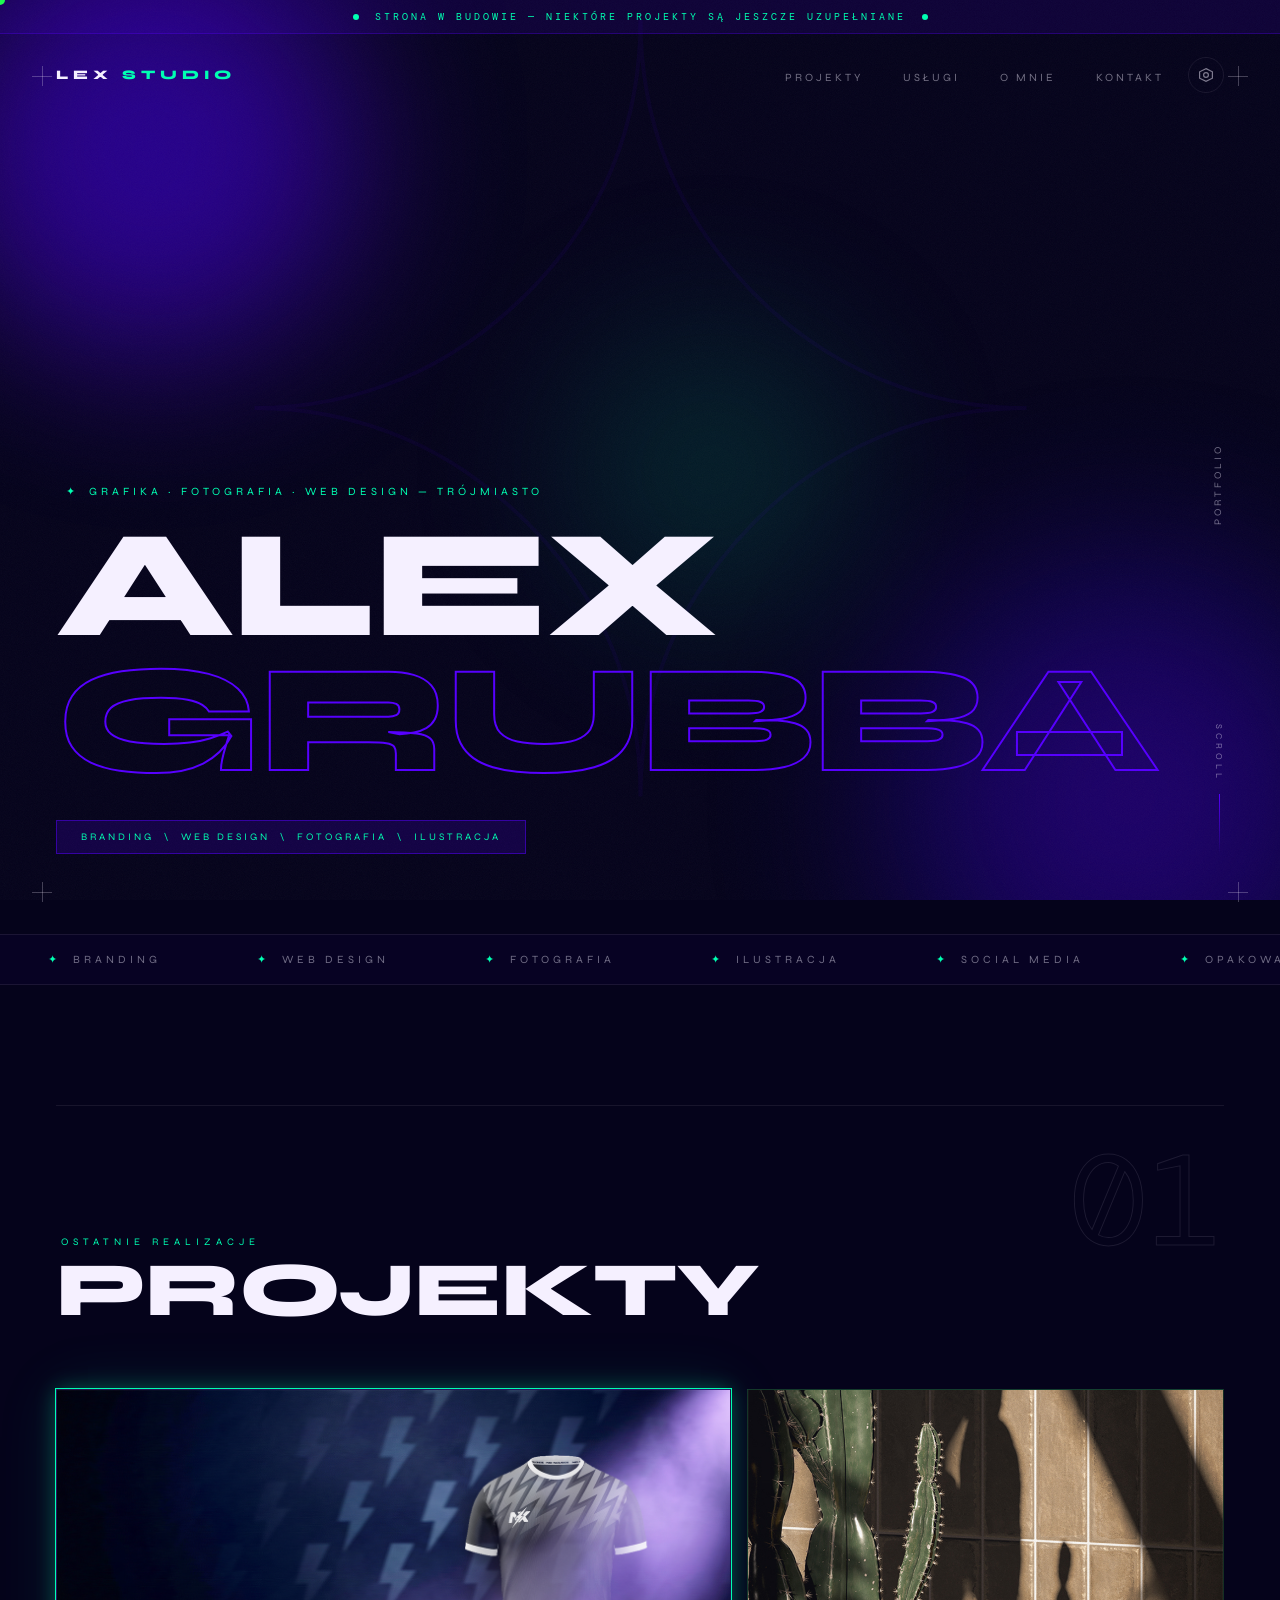
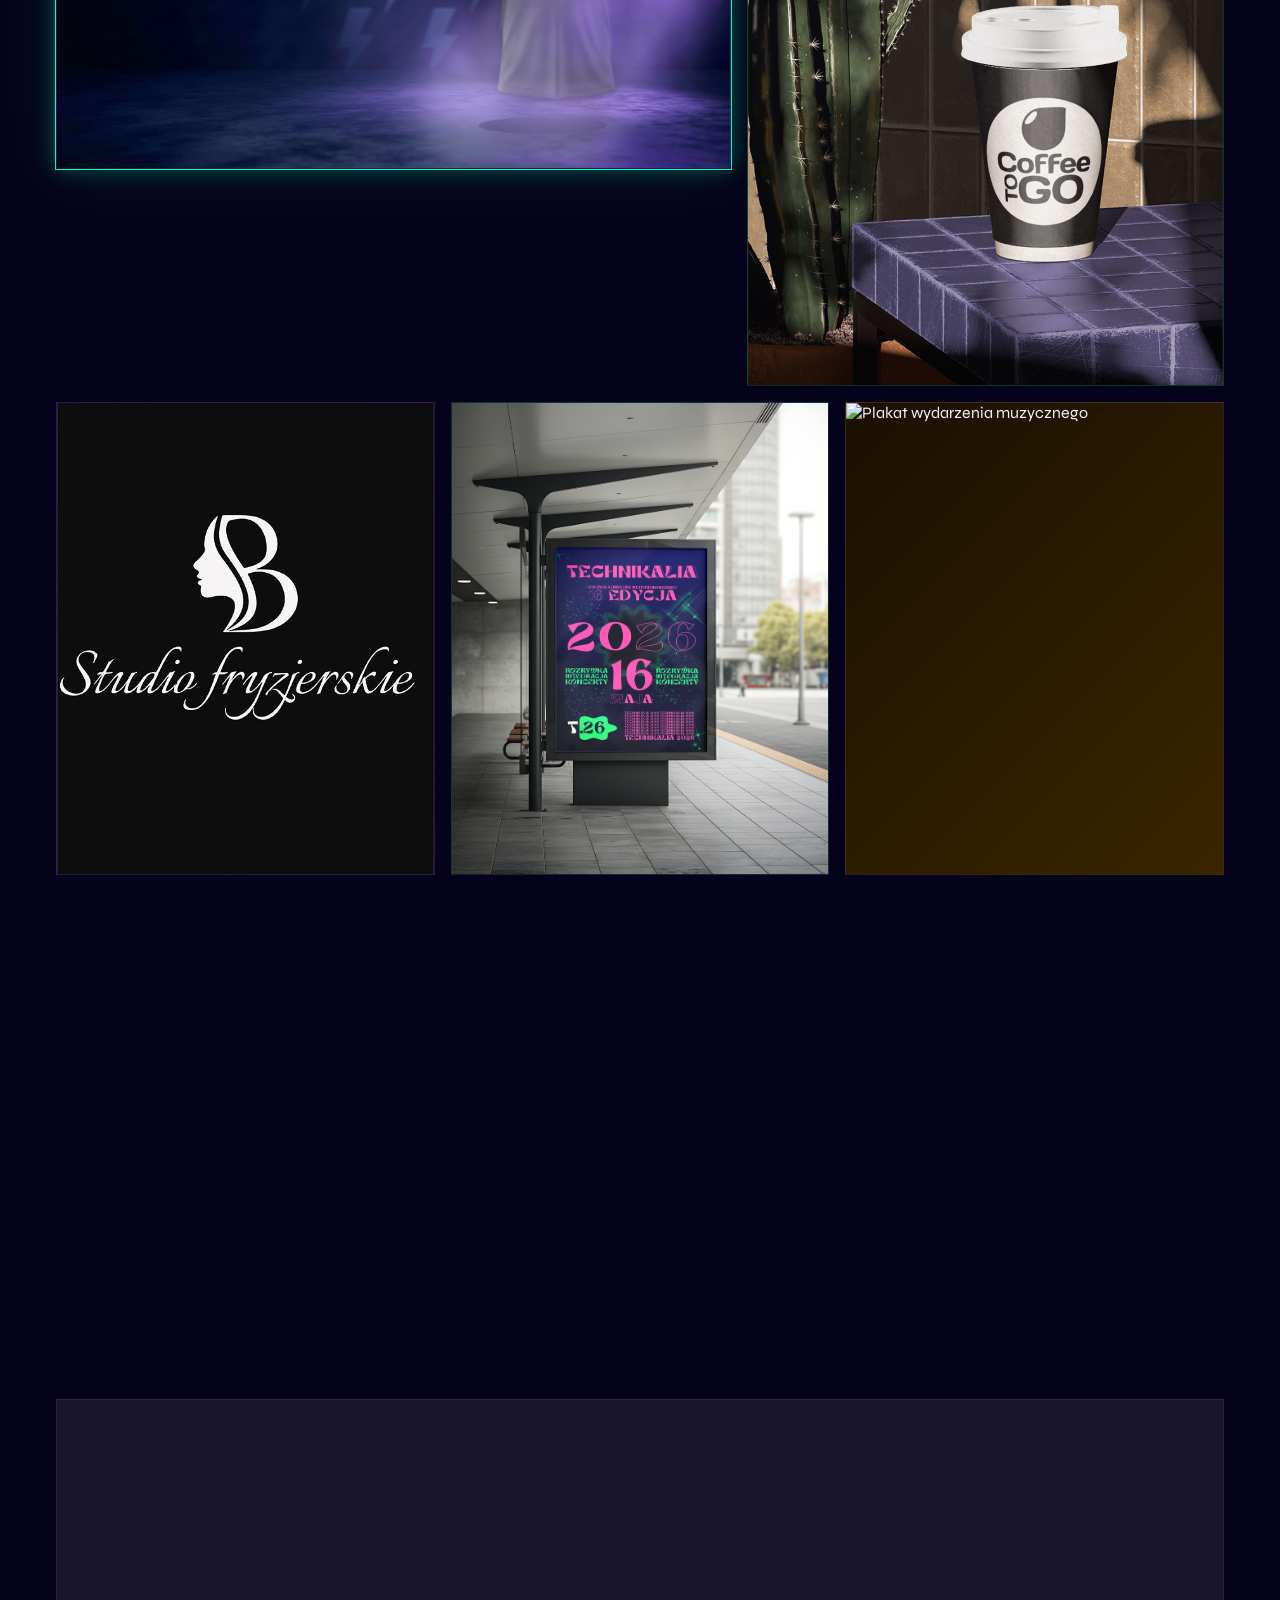
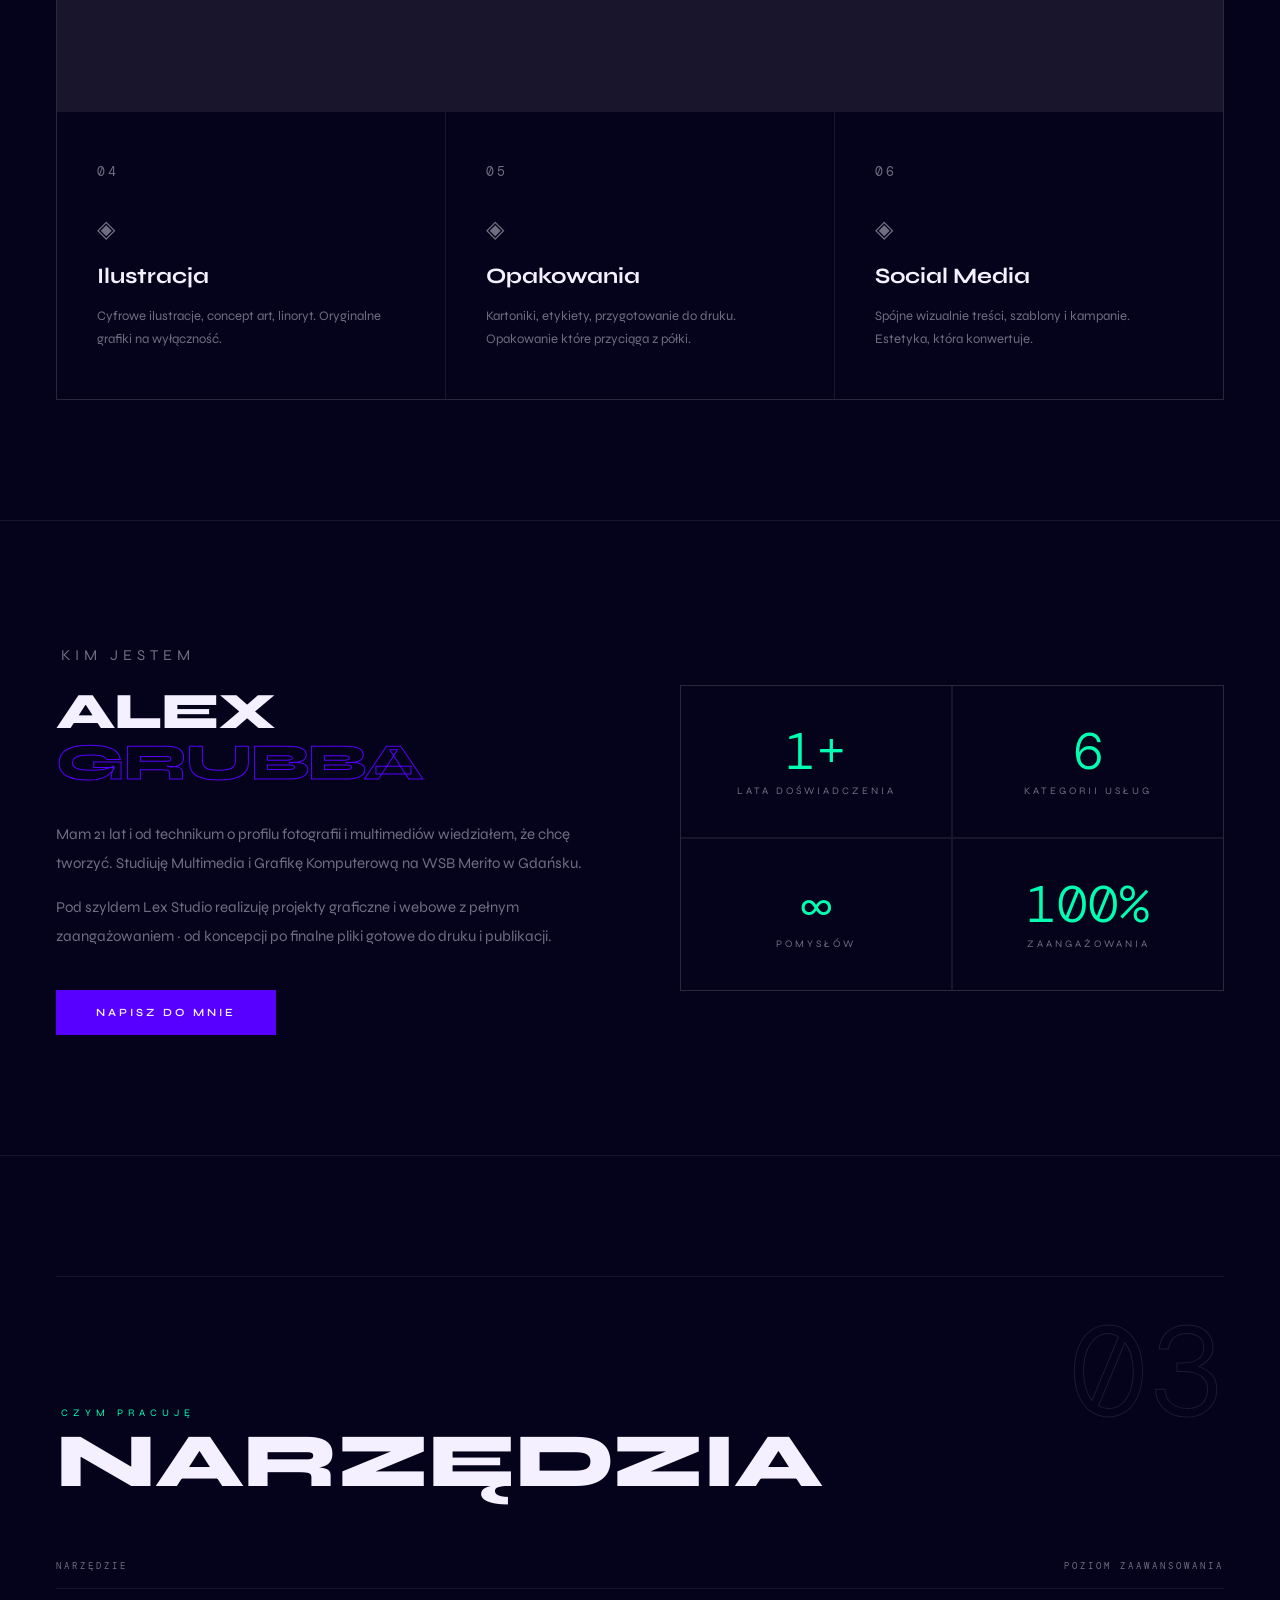
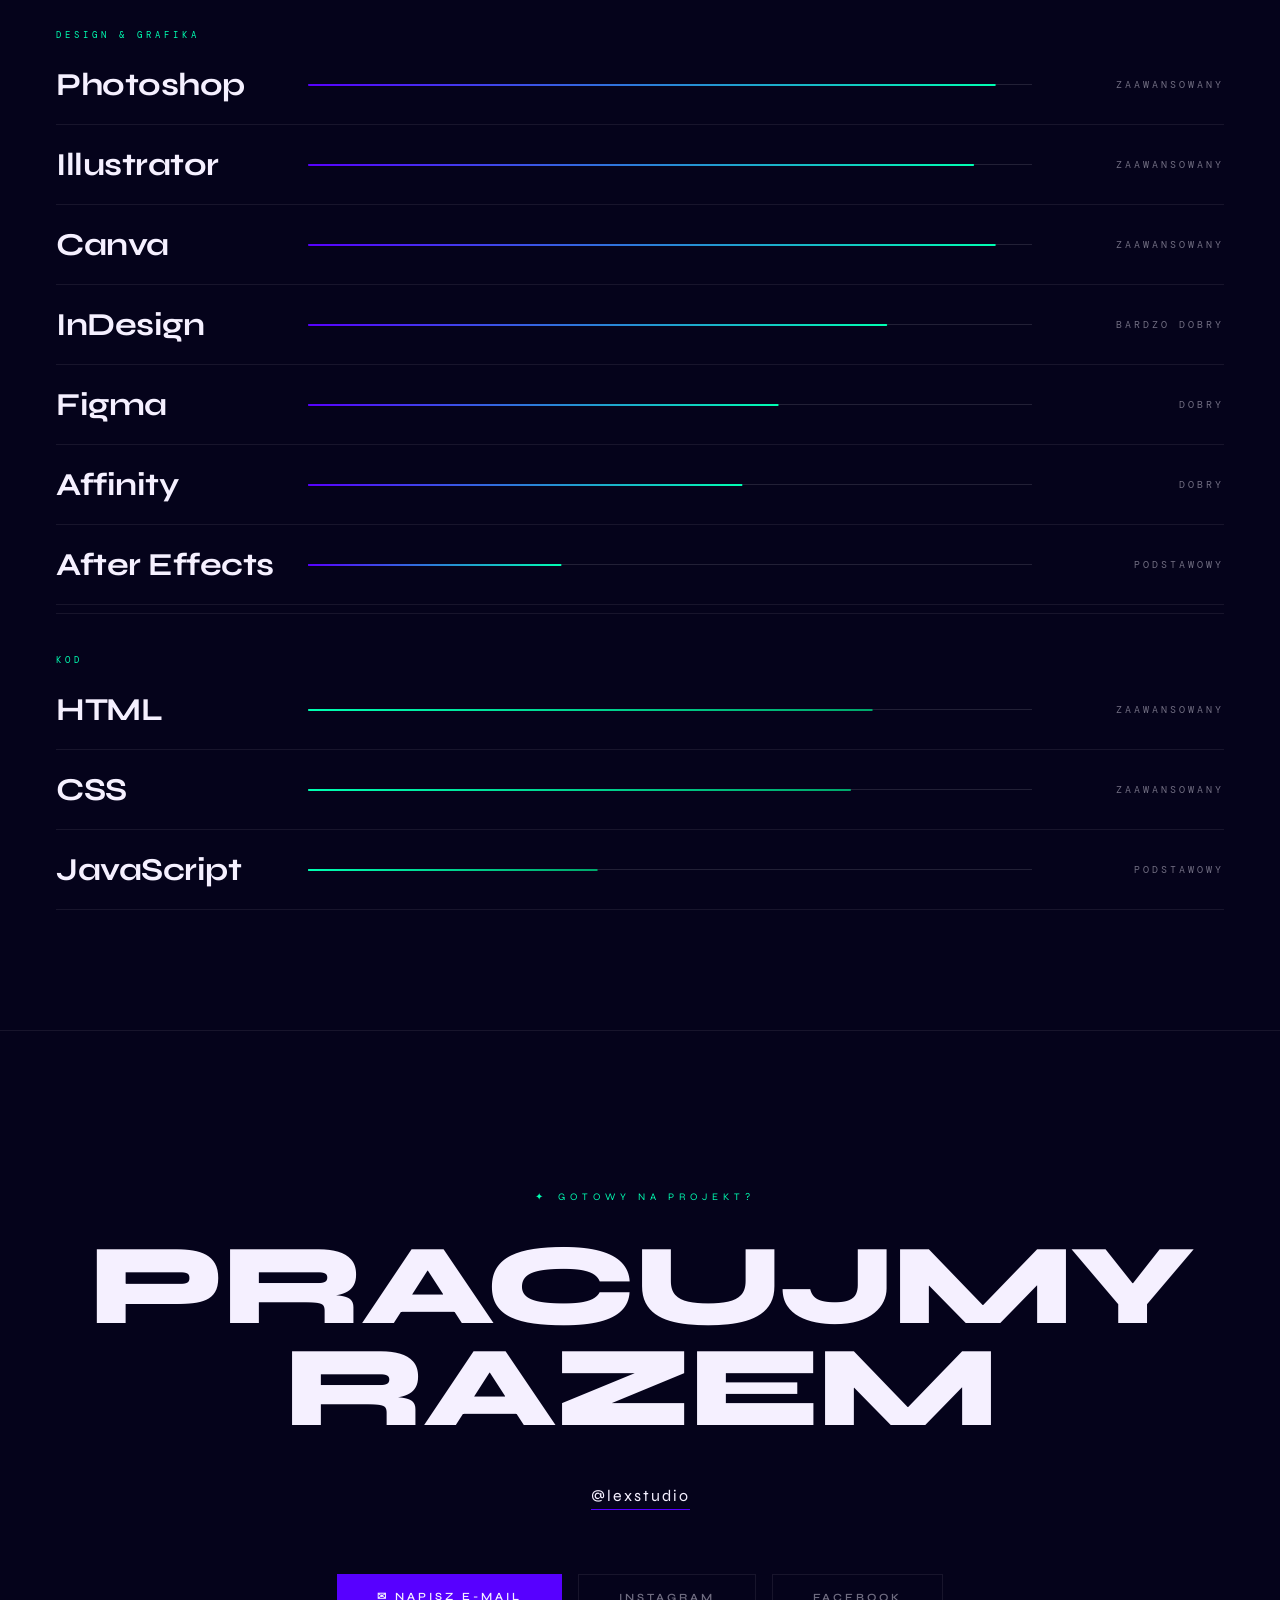
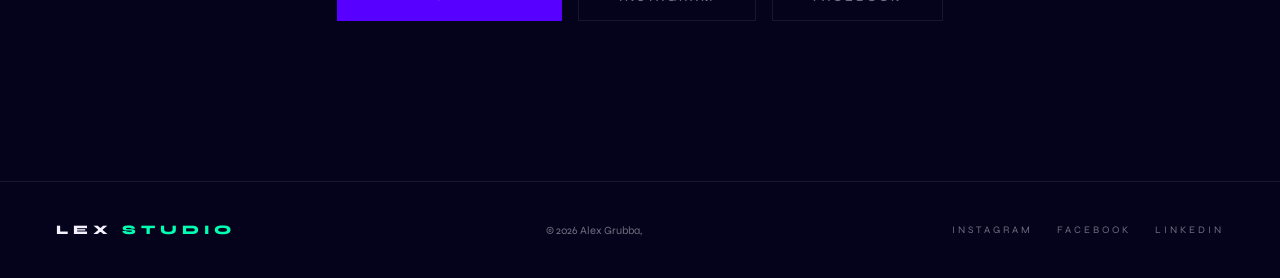
==== index.html @ 94905195 "Add files via upload" ====
<!DOCTYPE html>
<html lang="pl">
<head>
  <meta charset="UTF-8">
  <meta name="viewport" content="width=device-width, initial-scale=1.0">
  <title>Lex Studio - Design ma znaczenie.</title>
  <link rel="icon" type="image/svg+xml" href="data:image/svg+xml,<svg xmlns='http://www.w3.org/2000/svg' viewBox='0 0 32 32'><text y='26' font-size='28' fill='%2300FFB2'>✦</text></svg>">
  <link href="https://fonts.googleapis.com/css2?family=Syne:wght@400;500;600;700;800&family=DM+Mono:wght@300;400&display=swap" rel="stylesheet">
  <link rel="stylesheet" href="styles.css">
</head>

<body>
<div class="wip-bar">
  <span class="wip-dot"></span>
  Strona w budowie — niektóre projekty są jeszcze uzupełniane
  <span class="wip-dot"></span>
</div>
<div id="cursor"></div>
<div class="blob-container">
  <div class="blob blob-1"></div>
  <div class="blob blob-2"></div>
  <div class="blob blob-3"></div>
</div>
<div class="star-bg">✦</div>

<!-- NAV -->
<nav>
  <a href="#" class="nav-logo">LEX <span>STUDIO</span></a>
  <ul class="nav-links">
    <li><a href="#projekty">Projekty</a></li>
    <li><a href="#uslugi">Usługi</a></li>
    <li><a href="#o-mnie">O mnie</a></li>
    <li><a href="#kontakt">Kontakt</a></li>
  </ul>
  <div class="nav-icon">
    <svg width="16" height="16" viewBox="0 0 20 20" fill="none" stroke="rgba(245,240,255,0.5)" stroke-width="1.5">
      <polygon points="10,2 18,6 18,14 10,18 2,14 2,6"/><circle cx="10" cy="10" r="3"/>
    </svg>
  </div>
</nav>

<!-- HERO -->
<section class="hero" id="hero">
  <div class="ch tl"></div><div class="ch tr"></div><div class="ch bl"></div><div class="ch br"></div>
  <div class="vertical-text">PORTFOLIO</div>
  <div>
    <p class="hero-tag"><span class="asterisk">&#10022;</span>Grafika &middot; Fotografia &middot; Web Design &#8212; Trójmiasto</p>
    <h1 class="hero-name">ALEX<br><span class="outline">GRUBBA</span></h1>
    <div class="hero-sub">
      <span class="hero-sub-bar">BRANDING &nbsp;\&nbsp; WEB DESIGN &nbsp;\&nbsp; FOTOGRAFIA &nbsp;\&nbsp; ILUSTRACJA</span>
    </div>
  </div>
  <div class="hero-scroll"><span>Scroll</span><div class="scroll-line"></div></div>
</section>

<!-- TICKER -->
<div class="ticker-wrap">
  <div class="ticker-track">
    <span class="ticker-item"><span class="dot">&#10022;</span>Branding</span>
    <span class="ticker-item"><span class="dot">&#10022;</span>Web Design</span>
    <span class="ticker-item"><span class="dot">&#10022;</span>Fotografia</span>
    <span class="ticker-item"><span class="dot">&#10022;</span>Ilustracja</span>
    <span class="ticker-item"><span class="dot">&#10022;</span>Social Media</span>
    <span class="ticker-item"><span class="dot">&#10022;</span>Opakowania</span>
    <span class="ticker-item"><span class="dot">&#10022;</span>Identyfikacja wizualna</span>
    <span class="ticker-item"><span class="dot">&#10022;</span>Branding</span>
    <span class="ticker-item"><span class="dot">&#10022;</span>Web Design</span>
    <span class="ticker-item"><span class="dot">&#10022;</span>Fotografia</span>
    <span class="ticker-item"><span class="dot">&#10022;</span>Ilustracja</span>
    <span class="ticker-item"><span class="dot">&#10022;</span>Social Media</span>
    <span class="ticker-item"><span class="dot">&#10022;</span>Opakowania</span>
    <span class="ticker-item"><span class="dot">&#10022;</span>Identyfikacja wizualna</span>
  </div>
</div>

<!-- PROJEKTY -->
<section id="projekty">
  <div class="section-header reveal">
    <div><p class="section-label">Ostatnie realizacje</p><h2 class="section-title">Projekty</h2></div>
    <div class="section-num">01</div>
  </div>

  <div class="projekty-grid">

  <!-- projekt 1 - ze zdjęciem -->
<a href="noxcuses.html" class="projekt reveal">
  <img src="/img10.jpg" alt="No Excuses - Projekt Case Study">  <!-- warstwa 1: zdjęcie -->
  <div class="projekt-overlay"></div>      <!-- warstwa 2: gradient ZAWSZE widoczny -->
  <div class="projekt-inner">              <!-- warstwa 3: tekst pojawia się na hover -->
    <p class="projekt-num">01 / 05</p>
    <h3 class="projekt-tytul">No Excuses - czytaj więcej</h3>
    <p class="projekt-kat">Branding · Logo · Typografia</p>
  </div>
</a>
<!-- projekt 2 - bez zdjęcia (samo tło CSS) -->
<div class="projekt reveal d1">
  <img src="/img7.jpg" alt="Kawa na wynos">
  <div class="projekt-overlay"></div>
  <div class="projekt-inner">
    <p class="projekt-num">02 / 05</p>
    <h3 class="projekt-tytul">Coffetogo - Packaging</h3>
    <p class="projekt-kat">Opakowania · Etykiety · Druk</p>
  </div>
</div>

    <div class="projekt reveal d1">
      <img src="/img8.jpg" alt="Logo studia fryzjerskiego">
      <div class="projekt-inner">
        <p class="projekt-num">03 / 05</p>
        <h3 class="projekt-tytul">Projekt wdrożeniowy</h3>
        <p class="projekt-kat">Logo · Identyfikacja · Rebranding</p>
      </div>
    </div>

    <div class="projekt reveal d2">
      <img src="/img6.jpg" alt="Okładka książki z ilustracją chłopca">
      <div class="projekt-inner">
        <p class="projekt-num">04 / 05</p>
        <h3 class="projekt-tytul">Technikalia - Poster Design</h3>
        <p class="projekt-kat">Social Media · Event Poster Design</p>
      </div>
    </div>

    <div class="projekt reveal d3">
      <img src="/img9.png" alt="Plakat wydarzenia muzycznego">
      <div class="projekt-inner">
        <p class="projekt-num">05 / 05</p>
        <h3 class="projekt-tytul">Portfolio</h3>
        <p class="projekt-kat">Web Design · UI/UX</p>
      </div>
    </div>

  </div>
</section>

<!-- USLUGI -->
<section id="uslugi">
  <div class="section-header reveal">
    <div><p class="section-label">Zakres Usług</p><h2 class="section-title">Co robię</h2></div>
    <div class="section-num">02</div>
  </div>
  <div class="uslugi-grid">
    <div class="usluga reveal"><p class="usluga-num">01</p><div class="usluga-ikona">&#9672;</div><h3>Grafika &amp; Branding</h3><p>Logo, identyfikacja wizualna, systemy brandingowe &#8212; od koncepcji po wdrożenie na każdym no&#347;niku.</p><div class="usluga-arrow"><svg viewBox="0 0 12 12" fill="none" stroke-width="1.5" stroke-linecap="round"><path d="M2 10 L10 2 M4 2 h6 v6"/></svg></div></div>
    <div class="usluga reveal d1"><p class="usluga-num">02</p><div class="usluga-ikona">&#9672;</div><h3>Fotografia</h3><p>Street, portret, fotomontaż. Fotografia która buduje nastrój i opowiada historię.</p><div class="usluga-arrow"><svg viewBox="0 0 12 12" fill="none" stroke-width="1.5" stroke-linecap="round"><path d="M2 10 L10 2 M4 2 h6 v6"/></svg></div></div>
    <div class="usluga reveal d2"><p class="usluga-num">03</p><div class="usluga-ikona">&#9672;</div><h3>Web Design</h3><p>Strony które zapamiętują odwiedzający. Responsywne, zoptymalizowane, wyróżniające się estetyką.</p><div class="usluga-arrow"><svg viewBox="0 0 12 12" fill="none" stroke-width="1.5" stroke-linecap="round"><path d="M2 10 L10 2 M4 2 h6 v6"/></svg></div></div>
    <div class="usluga reveal"><p class="usluga-num">04</p><div class="usluga-ikona">&#9672;</div><h3>Ilustracja</h3><p>Cyfrowe ilustracje, concept art, linoryt. Oryginalne grafiki na wyłączno&#347;&#263;.</p><div class="usluga-arrow"><svg viewBox="0 0 12 12" fill="none" stroke-width="1.5" stroke-linecap="round"><path d="M2 10 L10 2 M4 2 h6 v6"/></svg></div></div>
    <div class="usluga reveal d1"><p class="usluga-num">05</p><div class="usluga-ikona">&#9672;</div><h3>Opakowania</h3><p>Kartoniki, etykiety, przygotowanie do druku. Opakowanie które przyciąga z półki.</p><div class="usluga-arrow"><svg viewBox="0 0 12 12" fill="none" stroke-width="1.5" stroke-linecap="round"><path d="M2 10 L10 2 M4 2 h6 v6"/></svg></div></div>
    <div class="usluga reveal d2"><p class="usluga-num">06</p><div class="usluga-ikona">&#9672;</div><h3>Social Media</h3><p>Spójne wizualnie tre&#347;ci, szablony i kampanie. Estetyka, która konwertuje.</p><div class="usluga-arrow"><svg viewBox="0 0 12 12" fill="none" stroke-width="3" stroke-linecap="round"><path d="M2 10 L10 2 M4 2 h6 v6"/></svg></div></div>
  </div>
</section>

<!-- O MNIE -->
<section id="o-mnie">
  <div class="o-mnie-tekst reveal">
    <p class="section-label">Kim jestem</p>
    <h2>ALEX<br><span class="outline">GRUBBA</span></h2>
    <p>Mam 21 lat i od technikum o profilu fotografii i multimediów wiedziałem, że chcę tworzy&#263;. Studiuję Multimedia i Grafikę Komputerową na WSB Merito w Gda&#324;sku.</p>
    <p>Pod szyldem Lex Studio realizuję projekty graficzne i webowe z pełnym zaangażowaniem &middot; od koncepcji po finalne pliki gotowe do druku i publikacji.</p>
    <div style="margin-top:40px"><a href="#kontakt" class="btn btn-filled">Napisz do mnie</a></div>
  </div>
  <div class="stats-grid reveal d2">
    <div class="stat"><div class="stat-num">1+</div><div class="stat-label">Lata do&#347;wiadczenia</div></div>
    <div class="stat"><div class="stat-num">6</div><div class="stat-label">Kategorii usług</div></div>
    <div class="stat"><div class="stat-num">&infin;</div><div class="stat-label">Pomysłów</div></div>
    <div class="stat"><div class="stat-num">100%</div><div class="stat-label">Zaangażowania</div></div>
  </div>
</section>

<!-- NARZĘDZIA -->
<section id="narzedzia">
  <div class="section-header reveal">
    <div>
      <p class="section-label">Czym pracuję</p>
      <h2 class="section-title">Narzędzia</h2>
    </div>
    <div class="section-num">03</div>
  </div>

  <!-- legenda - żeby było jasne co oznaczają kolumny -->
  <div class="tools-legend">
    <span>Narzędzie</span>
    <span>Poziom zaawansowania</span>
  </div>

  <!-- kategoria 1 -->
  <div class="tools-category reveal">
    <p class="tools-cat-label">Design & Grafika</p>

    <div class="tool-row" data-level="95">
      <span class="tool-row-name">Photoshop</span>
      <div class="tool-row-bar">
        <div class="tool-row-fill"></div>
      </div>
      <span class="tool-row-level">Zaawansowany</span>
    </div>

    <div class="tool-row" data-level="92">
      <span class="tool-row-name">Illustrator</span>
      <div class="tool-row-bar">
        <div class="tool-row-fill"></div>
      </div>
      <span class="tool-row-level">Zaawansowany</span>
    </div>

    <div class="tool-row" data-level="95">
      <span class="tool-row-name">Canva</span>
      <div class="tool-row-bar">
        <div class="tool-row-fill"></div>
      </div>
      <span class="tool-row-level">Zaawansowany</span>
    </div>  

    <div class="tool-row" data-level="80">
      <span class="tool-row-name">InDesign</span>
      <div class="tool-row-bar">
        <div class="tool-row-fill"></div>
      </div>
      <span class="tool-row-level">Bardzo dobry</span>
    </div>

    <div class="tool-row" data-level="65">
      <span class="tool-row-name">Figma</span>
      <div class="tool-row-bar">
        <div class="tool-row-fill"></div>
      </div>
      <span class="tool-row-level">Dobry</span>
    </div>

    <div class="tool-row" data-level="60">
      <span class="tool-row-name">Affinity</span>
      <div class="tool-row-bar">
        <div class="tool-row-fill"></div>
      </div>
      <span class="tool-row-level">Dobry</span>
    </div>

    <div class="tool-row" data-level="35">
      <span class="tool-row-name">After Effects</span>
      <div class="tool-row-bar">
        <div class="tool-row-fill"></div>
      </div>
      <span class="tool-row-level">Podstawowy</span>
    </div>
  </div>

  <!-- separator między kategoriami -->
  <div class="tools-separator reveal"></div>

  <!-- kategoria 2 -->
  <div class="tools-category reveal">
    <p class="tools-cat-label">Kod</p>

    <div class="tool-row tool-row--code" data-level="78">
      <span class="tool-row-name">HTML</span>
      <div class="tool-row-bar">
        <div class="tool-row-fill"></div>
      </div>
      <span class="tool-row-level">Zaawansowany</span>
    </div>

    <div class="tool-row tool-row--code" data-level="75">
      <span class="tool-row-name">CSS</span>
      <div class="tool-row-bar">
        <div class="tool-row-fill"></div>
      </div>
      <span class="tool-row-level">Zaawansowany</span>
    </div>

    <div class="tool-row tool-row--code" data-level="40">
      <span class="tool-row-name">JavaScript</span>
      <div class="tool-row-bar">
        <div class="tool-row-fill"></div>
      </div>
      <span class="tool-row-level">Podstawowy</span>
    </div>
  </div>
</section>

<!-- KONTAKT -->
<section id="kontakt">
  <div class="reveal">
    <span class="kontakt-tag"><span class="asterisk">&#10022;</span>Gotowy na projekt?</span>
    <h2 class="kontakt-heading">pracujmy<br> razem</span></h2>
    <a href="mailto:alex.grubba63@gmail.com" class="kontakt-email">@lexstudio</a>
  </div>
  <div class="kontakt-buttons reveal d1">
    <a href="mailto:alex.grubba63@gmail.com" class="btn btn-filled">&#9993; Napisz e-mail</a>
    <a href="https://instagram.com/alex_grubba/" target="_blank" class="btn btn-outline">Instagram</a>
    <a href="https://facebook.com/alex.grubba/" target="_blank" class="btn btn-outline">Facebook</a>
  </div>
</section>

<!-- FOOTER -->
<footer>
  <a href="#" class="footer-logo">LEX <span>STUDIO</span></a>
  <p>&copy; 2026 Alex Grubba,</p>
  <div class="footer-socials">
    <a href="#">Instagram</a><a href="#">Facebook</a><a href="#">LinkedIn</a>
  </div>
</footer>
<script src="main.js"></script>
</body>
</html>
---- styles.css ----
/* =============================================
   LEX STUDIO - style.css
   Paleta: #05031b / #5700FF / #F5F0FF / #00FFB2
   Fonty:  Syne (UI) / DM Mono (numery/kody)
   ============================================= */

/* ─── ZMIENNE ─────────────────────────────── */
:root {
  --bg:        #05031b;
  --accent:    #5700FF;
  --accent-hi: #6e1aff;
  --light:     #F5F0FF;
  --mint:      #00FFB2;
  --muted:     rgba(245, 240, 255, 0.45);
  --border:    rgba(245, 240, 255, 0.08);
  --border-hi: rgba(87, 0, 255, 0.5);

  --font-ui:   'Syne', sans-serif;
  --font-mono: 'DM Mono', monospace;

  --pad-x: 56px;
  --pad-section: 120px;
}

/* ─── RESET ────────────────────────────────── */
*, *::before, *::after {
  margin: 0; padding: 0;
  box-sizing: border-box;
}
html { scroll-behavior: smooth; }
body {
  background: var(--bg);
  color: var(--light);
  font-family: var(--font-ui);
  font-weight: 400;
  overflow-x: hidden;
  cursor: none;
}

/* ─── SCROLLBAR ────────────────────────────── */
::-webkit-scrollbar { width: 3px; }
::-webkit-scrollbar-track { background: var(--bg); }
::-webkit-scrollbar-thumb { background: var(--accent); border-radius: 0; }

/* ─── CUSTOM CURSOR ────────────────────────── */
#cursor {
  width: 10px; height: 10px;
  background: var(--mint);
  border-radius: 50%;
  position: fixed;
  top: 0; left: 0;
  pointer-events: none;
  z-index: 9999;
  mix-blend-mode: difference;
  transform: translate(-50%, -50%);
  transition: width .3s ease, height .3s ease;
}
#cursor.grow { width: 40px; height: 40px; }

/* ─── NOISE OVERLAY ────────────────────────── */
body::after {
  content: '';
  position: fixed; inset: 0;
  pointer-events: none; z-index: 1;
  opacity: .04;
  background-image: url("data:image/svg+xml,%3Csvg viewBox='0 0 256 256' xmlns='http://www.w3.org/2000/svg'%3E%3Cfilter id='n'%3E%3CfeTurbulence type='fractalNoise' baseFrequency='0.9' numOctaves='4' stitchTiles='stitch'/%3E%3C/filter%3E%3Crect width='100%25' height='100%25' filter='url(%23n)'/%3E%3C/svg%3E");
  background-size: 200px 200px;
}

/* ─── GRADIENT BLOBS ───────────────────────── */
.blob-container {
  position: fixed; inset: 0;
  pointer-events: none; z-index: 0; overflow: hidden;
}
.blob {
  position: absolute;
  border-radius: 50%;
  filter: blur(80px);
}
.blob-1 {
  width: 500px; height: 500px;
  background: radial-gradient(circle, #1a00a8 0%, #5700FF 40%, transparent 70%);
  top: -100px; left: -100px;
  opacity: .6;
  animation: bF1 12s ease-in-out infinite;
}
.blob-2 {
  width: 400px; height: 400px;
  background: radial-gradient(circle, #00FFB2 0%, #00a86b 40%, transparent 70%);
  top: 30%; left: 40%;
  opacity: .15;
  animation: bF2 16s ease-in-out infinite;
}
.blob-3 {
  width: 600px; height: 600px;
  background: radial-gradient(circle, #5700FF 0%, #2200aa 50%, transparent 70%);
  bottom: -200px; right: -150px;
  opacity: .4;
  animation: bF3 14s ease-in-out infinite;
}
@keyframes bF1 {
  0%,100% { transform: translate(0, 0) scale(1); }
  33%      { transform: translate(60px, 40px) scale(1.05); }
  66%      { transform: translate(-30px, 80px) scale(.95); }
}
@keyframes bF2 {
  0%,100% { transform: translate(0, 0) scale(1); }
  50%      { transform: translate(-80px, -60px) scale(1.1); }
}
@keyframes bF3 {
  0%,100% { transform: translate(0, 0) scale(1); }
  33%      { transform: translate(-50px, 30px) scale(1.08); }
  66%      { transform: translate(40px, -40px) scale(.92); }
}

/* ─── CROSSHAIRS ───────────────────────────── */
.ch {
  position: absolute;
  width: 20px; height: 20px;
  z-index: 10;
}
.ch::before, .ch::after {
  content: '';
  position: absolute;
  background: rgba(245, 240, 255, .25);
}
.ch::before { width: 1px; height: 100%; left: 50%; top: 0; }
.ch::after  { width: 100%; height: 1px; top: 50%; left: 0; }
.ch.tl { top: 32px; left: 32px; }
.ch.tr { top: 32px; right: 32px; }
.ch.bl { bottom: 32px; left: 32px; }
.ch.br { bottom: 32px; right: 32px; }

/* ─── ANIMACJE GLOBALNE ────────────────────── */
.asterisk {
  display: inline-block;
  color: var(--mint);
  animation: spin 8s linear infinite;
  margin: 0 10px;
}
@keyframes spin  { to { transform: rotate(360deg); } }
@keyframes fadeUp { to { opacity: 1; transform: translateY(0); } }
@keyframes fadeIn { to { opacity: 1; } }
@keyframes scrollPulse {
  0%, 100% { opacity: .4; }
  50%       { opacity: 1;  }
}

/* ─── REVEAL ON SCROLL ─────────────────────── */
.reveal {
  opacity: 0;
  transform: translateY(40px);
  transition: opacity .8s ease, transform .8s ease;
}
.reveal.visible { opacity: 1; transform: translateY(0); }
.reveal.d1 { transition-delay: .15s; }
.reveal.d2 { transition-delay: .30s; }
.reveal.d3 { transition-delay: .45s; }
.reveal.d4 { transition-delay: .60s; }

/* ─── NAV ──────────────────────────────────── */

.nav-logo {
  font-weight: 800;
  font-size: 13px;
  letter-spacing: 5px;
  text-transform: uppercase;
  text-decoration: none;
  color: var(--light);
}
.nav-logo span { color: var(--mint); }

.nav-icon {
  width: 36px; height: 36px;
  border: 1px solid var(--border);
  border-radius: 50%;
  display: grid;
  place-items: center;
  transition: border-color .3s;
}
.nav-icon:hover { border-color: var(--mint); }

.nav-links {
  list-style: none;
  display: flex;
  gap: 40px;
  margin-left: auto;
  margin-right: 24px;
}
.nav-links a {
  font-size: 11px;
  letter-spacing: 3px;
  text-transform: uppercase;
  color: var(--muted);
  text-decoration: none;
  transition: color .3s;
}
.nav-links a:hover { color: var(--mint); }

/* ─── HERO ─────────────────────────────────── */
.hero {
  position: relative;
  height: 100vh;
  min-height: 700px;
  display: flex;
  flex-direction: column;
  justify-content: flex-end;
  padding: 0 var(--pad-x) 80px;
  z-index: 2;
}

.vertical-text {
  position: absolute;
  right: var(--pad-x);
  top: 50%;
  writing-mode: vertical-rl;
  transform: translateY(-50%) rotate(180deg);
  font-size: 10px;
  letter-spacing: 3px;
  text-transform: uppercase;
  color: var(--muted);
  white-space: nowrap;
}

.hero-tag {
  font-size: 11px;
  letter-spacing: 4px;
  text-transform: uppercase;
  color: var(--mint);
  margin-bottom: 20px;
  opacity: 0;
  transform: translateY(24px);
  animation: fadeUp .8s .3s forwards;
}

.hero-name {
  font-weight: 800;
  font-size: clamp(72px, 12vw, 190px);
  line-height: .88;
  letter-spacing: -3px;
  text-transform: uppercase;
  color: var(--light);
  opacity: 0;
  transform: translateY(24px);
  animation: fadeUp .9s .5s forwards;
}
.hero-name .outline {
  display: block;
  -webkit-text-stroke: 2px var(--accent);
  color: transparent;
}

.hero-sub {
  margin-top: 32px;
  opacity: 0;
  transform: translateY(24px);
  animation: fadeUp .8s .7s forwards;
}
.hero-sub-bar {
  display: inline-block;
  background: rgba(87, 0, 255, .18);
  border: 1px solid rgba(87, 0, 255, .5);
  padding: 10px 24px;
  font-size: 10px;
  letter-spacing: 3px;
  text-transform: uppercase;
  color: var(--mint);
  backdrop-filter: blur(8px);
}

.hero-scroll {
  position: absolute;
  bottom: 80px;
  right: var(--pad-x);
  display: flex;
  flex-direction: column;
  align-items: center;
  gap: 12px;
  opacity: 0;
  animation: fadeIn 1s 1.4s forwards;
}
.hero-scroll span {
  font-size: 9px;
  letter-spacing: 4px;
  text-transform: uppercase;
  color: var(--muted);
  writing-mode: vertical-rl;
}
.scroll-line {
  width: 1px;
  height: 60px;
  background: linear-gradient(to bottom, var(--accent), transparent);
  animation: scrollPulse 2s ease-in-out infinite;
}

/* ─── TICKER ───────────────────────────────── */
.ticker-wrap {
  position: relative;
  z-index: 2;
  overflow: hidden;
  border-top: 1px solid var(--border);
  border-bottom: 1px solid var(--border);
  padding: 18px 0;
  background: rgba(87, 0, 255, .04);
}
.ticker-track {
  display: flex;
  white-space: nowrap;
  animation: ticker 22s linear infinite;
}
.ticker-item {
  font-size: 11px;
  letter-spacing: 4px;
  text-transform: uppercase;
  color: var(--muted);
  padding: 0 48px;
}
.ticker-item .dot {
  color: var(--mint);
  margin-right: 12px;
}
@keyframes ticker {
  from { transform: translateX(0); }
  to   { transform: translateX(-50%); }
}

/* ─── SEKCJE - wspólne ─────────────────────── */
.section-header {
  display: flex;
  align-items: baseline;
  justify-content: space-between;
  margin-bottom: 64px;
  border-top: 1px solid var(--border);
  padding-top: 32px;
}
.section-label {
  font-size: 10px;
  letter-spacing: 5px;
  text-transform: uppercase;
  color: var(--mint);
  padding-left: 5px;
}
.section-title {
  font-weight: 800;
  font-size: clamp(40px, 6vw, 88px);
  line-height: .9;
  letter-spacing: -1px;
  text-transform: uppercase;
  margin-top: 8px;
}
.section-num {
  font-family: var(--font-mono);
  font-size: clamp(80px, 10vw, 160px);
  font-weight: 300;
  line-height: 1;
  -webkit-text-stroke: 1px rgba(245, 240, 255, .1);
  color: transparent;
  user-select: none;
}

/* ─── PROJEKTY ─────────────────────────────── */
#projekty {
  position: relative;
  z-index: 2;
  padding: var(--pad-section) var(--pad-x);
}

a.projekt {
  display: block;
  aspect-ratio: 16/9;
  text-decoration: none;
  color: inherit;
  position: relative;
  overflow: hidden;
  border: 1px solid var(--border);
  cursor: none;
  transition: border-color .4s;
}

a.projekt:hover {
  border-color: var(--border-hi);
  cursor: pointer;
}

/* GLOW na pierwszym kafelku — Case Study */
.projekt:nth-child(1) {
  box-shadow: 0 0 0 1px var(--mint),
              0 0 20px rgba(0, 255, 178, 0.3),
              0 0 60px rgba(0, 255, 178, 0.1);
  animation: csGlow 2.5s ease-in-out infinite;
}

@keyframes csGlow {
  0%, 100% {
    box-shadow: 0 0 0 1px var(--mint),
                0 0 20px rgba(0, 255, 178, 0.3),
                0 0 60px rgba(0, 255, 178, 0.1);
  }
  50% {
    box-shadow: 0 0 0 1px var(--mint),
                0 0 40px rgba(0, 255, 178, 0.6),
                0 0 100px rgba(0, 255, 178, 0.2);
  }
}

.projekt:nth-child(1) .projekt-inner::after {
  content: 'ZOBACZ →';
  position: absolute;
  top: 16px;
  right: 16px;
  font-family: var(--font-mono);
  font-size: 8px;
  letter-spacing: 3px;
  color: var(--mint);
  border: 1px solid var(--mint);
  padding: 5px 10px;
}

.projekt:nth-child(2) img {
  width: 100%; height: 100%;
  position: absolute;
  inset: 0;
  object-fit: cover;
  transition: transform .6s ease;
}
.projekt:nth-child(2):hover img { transform: scale(1.04); }

.projekty-grid {
  display: grid;
  grid-template-columns: repeat(12, 1fr);
  gap: 16px;
}

.projekt {
  position: relative;
  overflow: hidden;
  border: 1px solid var(--border);
  cursor: none;
  transition: border-color .4s;
}
.projekt:hover { border-color: var(--border-hi); }

/* layout siatki */
.projekt:nth-child(1) { grid-column: 1 / 8;  grid-row: 1; aspect-ratio: 16/9; }
.projekt:nth-child(2) { grid-column: 8 / 13; grid-row: 1; aspect-ratio: 4/5; }
.projekt:nth-child(3) { grid-column: 1 / 5;  grid-row: 2; aspect-ratio: 4/5; }
.projekt:nth-child(4) { grid-column: 5 / 9;  grid-row: 2; aspect-ratio: 4/5; }
.projekt:nth-child(5) { grid-column: 9 / 13; grid-row: 2; aspect-ratio: 4/5; }

/* placeholder backgrounds - zastąp img gdy będziesz miał zdjęcia */
.projekt:nth-child(1) { background: linear-gradient(135deg, #0d0030, #1a005a); }
.projekt:nth-child(2) { background: linear-gradient(135deg, #001a0d, #003320); }
.projekt:nth-child(3) { background: linear-gradient(135deg, #1a0030, #30005a); }
.projekt:nth-child(4) { background: linear-gradient(135deg, #00101a, #00253a); }
.projekt:nth-child(5) { background: linear-gradient(135deg, #1a1000, #3a2500); }

/* ================================================
   POPRAWKA 1 - img w projekcie musi byc absolute
   żeby nie wypychał kontenera gdy go brak/jest
   ================================================ */
.projekt img {
  position: absolute;   /* wychodzi z flow - nie psuje aspect-ratio */
  inset: 0;
  width: 100%;
  height: 100%;
  object-fit: cover;
  z-index: 1;           /* pod gradientem i tekstem */
  transition: transform .6s ease;
}
.projekt:hover img { transform: scale(1.04); }

.projekt-overlay {
  position: absolute;
  inset: 0;
  z-index: 2;
  /* zawsze widoczny - nie chowamy */
}

/* WARSTWA 3 - tekst, schowany domyślnie, pojawia się na hover */
.projekt-inner {
  position: absolute;
  inset: 0;
  z-index: 3;                /* nad gradientem */
  display: flex;
  flex-direction: column;
  justify-content: flex-end;
  padding: 32px;

  background: linear-gradient(
    to top,
    rgba(5, 3, 27, 0.95) 0%,    /* przy tekście prawie czarne */
    rgba(5, 3, 27, 0.60) 30%,   /* środek */
    transparent 65%              /* góra przezroczysta */
  );

  opacity: 0;
  transform: translateY(12px);
  transition: opacity .4s ease, transform .4s ease;
}
/* małe kafelki mają zawsze widoczny opis */
.projekt:hover .projekt-inner {
  opacity: 1;
  transform: translateY(0);
}
.projekt-num {
  font-family: var(--font-mono);
  font-size: 11px;
  letter-spacing: 3px;
  color: var(--mint);
  margin-bottom: 8px;
}
.projekt-tytul {
  font-weight: 700;
  font-size: clamp(16px, 2vw, 26px);
  line-height: 1.1;
  margin-bottom: 8px;
}
.projekt-kat {
  font-size: 10px;
  letter-spacing: 3px;
  text-transform: uppercase;
  color: #F5F0FF;
}

/* ─── USŁUGI ───────────────────────────────── */
#uslugi {
  position: relative;
  z-index: 2;
  padding: var(--pad-section) var(--pad-x);
}

.uslugi-grid {
  display: grid;
  grid-template-columns: repeat(3, 1fr);
  gap: 1px;
  background: var(--border);
  border: 1px solid var(--border);
  margin-top: 64px;
}

.usluga {
  background: var(--bg);
  padding: 48px 40px;
  position: relative;
  overflow: hidden;
  cursor: none;
}
.usluga::before {
  content: '';
  position: absolute; inset: 0;
  background: linear-gradient(135deg, rgba(115, 0, 255, 0.126), transparent 70%);
  opacity: 0;
  transition: opacity .4s;
}
.usluga:hover::before { opacity: 1; }

.usluga-num {
  font-family: var(--font-mono);
  font-size: 11px;
  letter-spacing: 3px;
  color: var(--mint);
  margin-bottom: 32px;
}
.usluga-ikona {
  font-size: 24px;
  margin-bottom: 20px;
  color: var(--muted);
}
.usluga h3 {
  font-weight: 700;
  font-size: 22px;
  line-height: 1.1;
  margin-bottom: 16px;
}
.usluga p {
  font-size: 13px;
  line-height: 1.8;
  color: var(--muted);
}
.usluga-arrow {
  position: absolute;
  bottom: 40px; right: 40px;
  width: 32px; height: 32px;
  border: 1px solid var(--border);
  border-radius: 50%;
  display: grid;
  place-items: center;
  opacity: 0;
  transform: translateX(-8px);
  transition: opacity .3s, transform .3s, border-color .3s;
}
.usluga:hover .usluga-arrow {
  opacity: 1;
  transform: translateX(0);
  border-color: var(--accent);
}
.usluga-arrow svg { width: 12px; height: 12px; stroke: var(--mint); }

/* ─── O MNIE ───────────────────────────────── */
#o-mnie {
  position: relative;
  z-index: 2;
  padding: var(--pad-section) var(--pad-x);
  display: grid;
  grid-template-columns: 1fr 1fr;
  gap: 80px;
  align-items: center;
  border-top: 1px solid var(--border);
}

.o-mnie-tekst h2 {
  font-weight: 800;
  font-size: clamp(36px, 4vw, 64px);
  line-height: 1;
  letter-spacing: -1px;
  text-transform: uppercase;
  margin: 16px 0 32px;
}
.o-mnie-tekst h2 .outline {
  -webkit-text-stroke: 1px var(--accent);
  color: transparent;
}
.o-mnie-tekst p {
  font-size: 15px;
  line-height: 1.9;
  color: var(--muted);
  margin-bottom: 16px;
}

.stats-grid {
  display: grid;
  grid-template-columns: 1fr 1fr;
  gap: 2px;
  background: var(--border);
  border: 1px solid var(--border);
}
.stat {
  background: var(--bg);
  padding: 40px 32px;
  text-align: center;
}
.stat-num {
  font-family: var(--font-mono);
  font-size: clamp(40px, 4vw, 64px);
  font-weight: 300;
  color: var(--mint);
  line-height: 1;
  margin-bottom: 8px;
}
.stat-label {
  font-size: 10px;
  letter-spacing: 3px;
  text-transform: uppercase;
  color: var(--muted);
}

/* ─── KONTAKT ──────────────────────────────── */
#kontakt {
  position: relative;
  z-index: 2;
  padding: 160px var(--pad-x);
  text-align: center;
  border-top: 1px solid var(--border);
}

.kontakt-tag {
  display: block;
  font-size: 10px;
  letter-spacing: 5px;
  text-transform: uppercase;
  color: var(--mint);
  margin-bottom: 32px;
}
.kontakt-heading {
  font-weight: 800;
  font-size: clamp(56px, 9vw, 148px);
  line-height: .88;
  letter-spacing: -3px;
  text-transform: uppercase;
  margin-bottom: 48px;
}
.kontakt-heading .outline {
  -webkit-text-stroke: 2px var(--light);
  color: transparent;
}
.kontakt-email {
  display: inline-block;
  font-size: 16px;
  letter-spacing: 2px;
  color: var(--light);
  text-decoration: none;
  border-bottom: 1px solid var(--accent);
  padding-bottom: 4px;
  margin-bottom: 64px;
  transition: color .3s, border-color .3s;
}
.kontakt-email:hover { color: var(--mint); border-color: var(--mint); }

.kontakt-buttons {
  display: flex;
  justify-content: center;
  gap: 16px;
  flex-wrap: wrap;
}

/* ─── PRZYCISKI ────────────────────────────── */
.btn {
  display: inline-block;
  padding: 16px 40px;
  font-family: var(--font-ui);
  font-size: 11px;
  font-weight: 600;
  letter-spacing: 3px;
  text-transform: uppercase;
  text-decoration: none;
  cursor: none;
  transition: background .3s, color .3s, border-color .3s, transform .3s;
}
.btn-filled {
  background: var(--accent);
  color: var(--light);
}
.btn-filled:hover {
  background: var(--accent-hi);
  transform: translateY(-3px);
}
.btn-outline {
  background: transparent;
  color: var(--muted);
  border: 1px solid var(--border);
}
.btn-outline:hover {
  border-color: var(--mint);
  color: var(--mint);
  transform: translateY(-3px);
}

/* ─── FOOTER ───────────────────────────────── */
footer {
  position: relative;
  z-index: 2;
  padding: 40px var(--pad-x);
  display: flex;
  justify-content: space-between;
  align-items: center;
  border-top: 1px solid var(--border);
}
.footer-logo {
  font-weight: 800;
  font-size: 13px;
  letter-spacing: 5px;
  text-transform: uppercase;
  text-decoration: none;
  color: var(--light);
}
.footer-logo span { color: var(--mint); }
footer p { font-size: 11px; color: var(--muted); }
.footer-socials { display: flex; gap: 24px; }
.footer-socials a {
  font-size: 10px;
  letter-spacing: 3px;
  text-transform: uppercase;
  color: var(--muted);
  text-decoration: none;
  transition: color .3s;
}
.footer-socials a:hover { color: var(--mint); }

.wip-bar {
  position: relative;
  z-index: 600;
  background: rgba(87, 0, 255, 0.12);
  border-bottom: 1px solid rgba(87, 0, 255, 0.3);
  padding: 10px var(--pad-x);
  text-align: center;
  font-family: var(--font-mono);
  font-size: 10px;
  letter-spacing: 3px;
  text-transform: uppercase;
  color: var(--mint);
  display: flex;
  align-items: center;
  justify-content: center;
  gap: 16px;
}

.wip-dot {
  width: 6px;
  height: 6px;
  background: var(--mint);
  border-radius: 50%;
  display: inline-block;
  animation: wipPulse 1.5s ease-in-out infinite;
}
nav {
  position: fixed;
  top: 37px;
  left: 0;
  right: 0;
  width: 100%;
  z-index: 500;
  padding: 20px var(--pad-x);
  display: flex;
  flex-direction: row;
  justify-content: space-between;
  align-items: center;
  transition: transform 0.3s ease;
}
nav.hidden {
  transform: translateY(-120%);
}
.nav-links {
  list-style: none;
  display: flex;
  flex-direction: row;
  gap: 40px;
  margin-left: auto;
  margin-right: 24px;
}
@keyframes wipPulse {
  0%, 100% { opacity: 0.3; transform: scale(1); }
  50%       { opacity: 1;   transform: scale(1.4); }
}

/* ─── RESPONSIVE ───────────────────────────── */
@media (max-width: 1024px) {
  :root { --pad-x: 40px; }

  .projekty-grid {
    grid-template-columns: 1fr 1fr;
  }
  .projekt:nth-child(1) { grid-column: 1 / 3; grid-row: 1; aspect-ratio: 16/9; }
  .projekt:nth-child(2) { grid-column: 1 / 2; grid-row: 2; aspect-ratio: 1; }
  .projekt:nth-child(3) { grid-column: 2 / 3; grid-row: 2; aspect-ratio: 1; }
  .projekt:nth-child(4) { grid-column: 1 / 2; grid-row: 3; aspect-ratio: 1; }
  .projekt:nth-child(5) { grid-column: 2 / 3; grid-row: 3; aspect-ratio: 1; }
  .projekt:nth-child(n) .projekt-inner { opacity: 1; transform: translateY(0); }

  .uslugi-grid { grid-template-columns: repeat(2, 1fr); }

  #o-mnie { grid-template-columns: 1fr; gap: 48px; }
  /* tablet - trochę węższe kolumny */
.tool-row {
  grid-template-columns: 160px 1fr 130px;
  gap: 20px;
}
}

@media (max-width: 768px) {
  :root { --pad-x: 20px; --pad-section: 64px; }

  html, body, .page-wrap {
    overflow-x: hidden;
    max-width: 100%;
  }
.wip-bar {
  font-size: 8px;
  letter-spacing: 1.5px;
  padding: 8px 16px;
  gap: 10px;
  line-height: 1.5;
  position: fixed;
  top: 0;
  left: 0;
  right: 0;
  z-index: 600;
}

.wip-dot { width: 5px; height: 5px; }
  /* CURSOR */
  #cursor { display: none; }

  /* NAV */
  nav {  
    position: absolute;
  }
  .nav-links { display: none; }

  /* HERO */
  .hero {
    padding: 0 var(--pad-x) 80px;
    height: 100svh;
    min-height: unset;
  }
  .vertical-text { display: none; }
  .hero-scroll { display: none; }
  .hero-tag { font-size: 9px; letter-spacing: 2px; }
  .hero-name {
    font-size: clamp(38px, 14vw, 64px);
    letter-spacing: -1px;
    line-height: 1;
    overflow: hidden;
    max-width: 100%;
  }
  .hero-name .outline {
    -webkit-text-stroke: 1px var(--accent);
  }
  .hero-sub { margin-top: 20px; }
  .hero-sub-bar {
    font-size: 8px;
    padding: 8px 12px;
    letter-spacing: 2px;
    white-space: normal;
    word-break: break-word;
    max-width: 100%;
  }

  /* TICKER */
  .ticker-wrap { max-width: 100vw; overflow: hidden; }
  .ticker-item { font-size: 9px; padding: 0 24px; }

  /* PROJEKTY */
  .projekty-grid { grid-template-columns: 1fr; gap: 10px; }
  .projekt:nth-child(n) {
    grid-column: 1 / 2;
    grid-row: auto;
    aspect-ratio: 16/9;
    max-width: 100%;
  }
  .projekt-inner {
    opacity: 1;
    transform: translateY(0);
    padding: 16px 20px;
    align-items: flex-start;
    text-align: left;
  }
  .projekt-num { text-align: left; }
  .projekt-tytul { text-align: left; font-size: clamp(14px, 4vw, 20px); }
  .projekt-kat { text-align: left; }

  /* SEKCJE */
  .section-header { margin-bottom: 32px; }
  .section-title { font-size: clamp(28px, 9vw, 48px); white-space: normal; }
  .section-num { display: none; }
  .section-label { font-size: 9px; }

  /* USŁUGI */
  .uslugi-grid { grid-template-columns: 1fr; }
  .usluga { padding: 32px 24px; }
  .usluga-arrow { display: none; }

  /* O MNIE */
  #o-mnie {
    grid-template-columns: 1fr;
    gap: 40px;
    padding: var(--pad-section) var(--pad-x);
  }
  .o-mnie-tekst h2 { font-size: clamp(28px, 9vw, 48px); }
  .stats-grid { grid-template-columns: 1fr 1fr; }
  .stat { padding: 24px 16px; }
  .stat-num { font-size: clamp(28px, 8vw, 48px); }

  /* NARZĘDZIA */
.tool-row {
  grid-template-columns: 1fr 72px;
  grid-template-rows: auto auto;
  gap: 6px 8px;
  padding: 14px 0;
}
.tool-row-level {
  font-size: 7px;
  letter-spacing: 1px;
  text-align: right;
  white-space: normal;
  word-break: break-word;
  width: 72px;
  line-height: 1.3;
}

  .tools-legend { display: none; }
  .tools-cat-label { margin-top: 24px; }

  .tool-row:hover {
    margin: 0;
    padding: 14px 0;
  }
  .tool-row-bar { grid-column: 1 / 3; grid-row: 2; }
  .tool-row-name { font-size: clamp(16px, 5vw, 24px); white-space: normal; }

  /* KONTAKT */
#kontakt { 
  padding: 80px var(--pad-x);
  box-sizing: border-box;
}
.kontakt-heading {
  font-size: clamp(14px, 9.5vw, 80px);
  letter-spacing: -1px;
  white-space: normal;
  overflow: visible;
  width: 100%;
}
  .kontakt-buttons { flex-direction: column; align-items: center; }

  /* FOOTER */
  footer { flex-direction: column; gap: 16px; text-align: center; }
  .footer-socials { justify-content: center; }
}

@media (max-width: 400px) {
  .hero-name { font-size: clamp(32px, 12vw, 52px); }
  .kontakt-heading { font-size: clamp(28px, 10vw, 48px); }
  .stat-num { font-size: clamp(24px, 7vw, 36px); }
}

.star-bg {
  position: fixed;
  top: 50%; left: 50%;
  transform: translate(-50%, -50%);
  font-size: 80vw;
  line-height: 1;
  color: transparent;
  -webkit-text-stroke: 4px rgba(87, 0, 255, 0.06);
  pointer-events: none;
  z-index: 0;
  user-select: none;
  animation: starRotate 60s linear infinite;

}
@keyframes starRotate {
  from { transform: translate(-50%, -50%) rotate(0deg); }
  to   { transform: translate(-50%, -50%) rotate(360deg); }
}

/* ─── NARZĘDZIA ────────────────────────────── */
#narzedzia {
  position: relative;
  z-index: 2;
  padding: var(--pad-section) var(--pad-x);
  border-top: 1px solid var(--border);
}

/* legenda na górze - tłumaczy co jest co */
.tools-legend {
  display: flex;
  justify-content: space-between;
  align-items: center;
  padding-bottom: 16px;
  margin-bottom: 8px;
  font-family: var(--font-mono);
  font-size: 9px;
  letter-spacing: 3px;
  text-transform: uppercase;
  color: var(--muted);
  border-bottom: 1px solid var(--border);
}

/* etykieta kategorii np. "Design & Grafika" */
.tools-cat-label {
  font-family: var(--font-mono);
  font-size: 9px;
  letter-spacing: 4px;
  text-transform: uppercase;
  color: var(--mint);
  margin-bottom: 4px;
  margin-top: 40px;
}

/* separator między kategoriami */
.tools-separator {
  height: 1px;
  background: var(--border);
  margin: 8px 0;
}

/* ── pojedynczy wiersz narzędzia ── */
.tool-row {
  display: grid;
  /* nazwa | pasek | poziom */
  grid-template-columns: 220px 1fr 160px;
  align-items: center;
  gap: 32px;
  padding: 20px 0;
  border-bottom: 1px solid var(--border);
  transition: background .3s;
  cursor: default;
}

/* hover - delikatne podświetlenie całego wiersza */
.tool-row:hover {
  background: rgba(87, 0, 255, 0.04);
  margin: 0 -24px;
  padding-left: 24px;
  padding-right: 24px;
}

/* nazwa narzędzia - lewa kolumna */
.tool-row-name {
  font-weight: 700;
  font-size: clamp(20px, 2.5vw, 32px);
  letter-spacing: -0.5px;
  color: var(--light);
  transition: color .3s;
  white-space: nowrap;
}
.tool-row:hover .tool-row-name {
  color: var(--mint);
}

/* pasek - środkowa kolumna */
.tool-row-bar {
  height: 1px;
  background: rgba(245, 240, 255, 0.12);
  position: relative;
  overflow: visible;
}

.tool-row-fill {
  position: absolute;
  left: 0; top: 50%;
  height: 2px;
  transform: translateY(-50%) scaleX(0);
  transform-origin: left;
  width: 100%;          /* scaleX kontroluje ile jest wypełnione */
  background: linear-gradient(to right, var(--accent), var(--mint));
  transition: transform 1.2s cubic-bezier(0.16, 1, 0.3, 1);
  border-radius: 1px;
}

/* kod - mint pasek zamiast accent→mint */
.tool-row--code .tool-row-fill {
  background: linear-gradient(to right, var(--mint), #00a86b);
}

/* gdy wiersz wchodzi w viewport - animuj pasek */
.tool-row.animate .tool-row-fill {
  /* scaleX ustawiane przez JS na podstawie data-level */
  transform: translateY(-50%) scaleX(var(--scale, 1));
}

/* poziom - prawa kolumna */
.tool-row-level {
  font-family: var(--font-mono);
  font-size: 10px;
  letter-spacing: 3px;
  text-transform: uppercase;
  color: var(--muted);
  text-align: right;
  transition: color .3s;
}
.tool-row:hover .tool-row-level {
  color: var(--light);
}
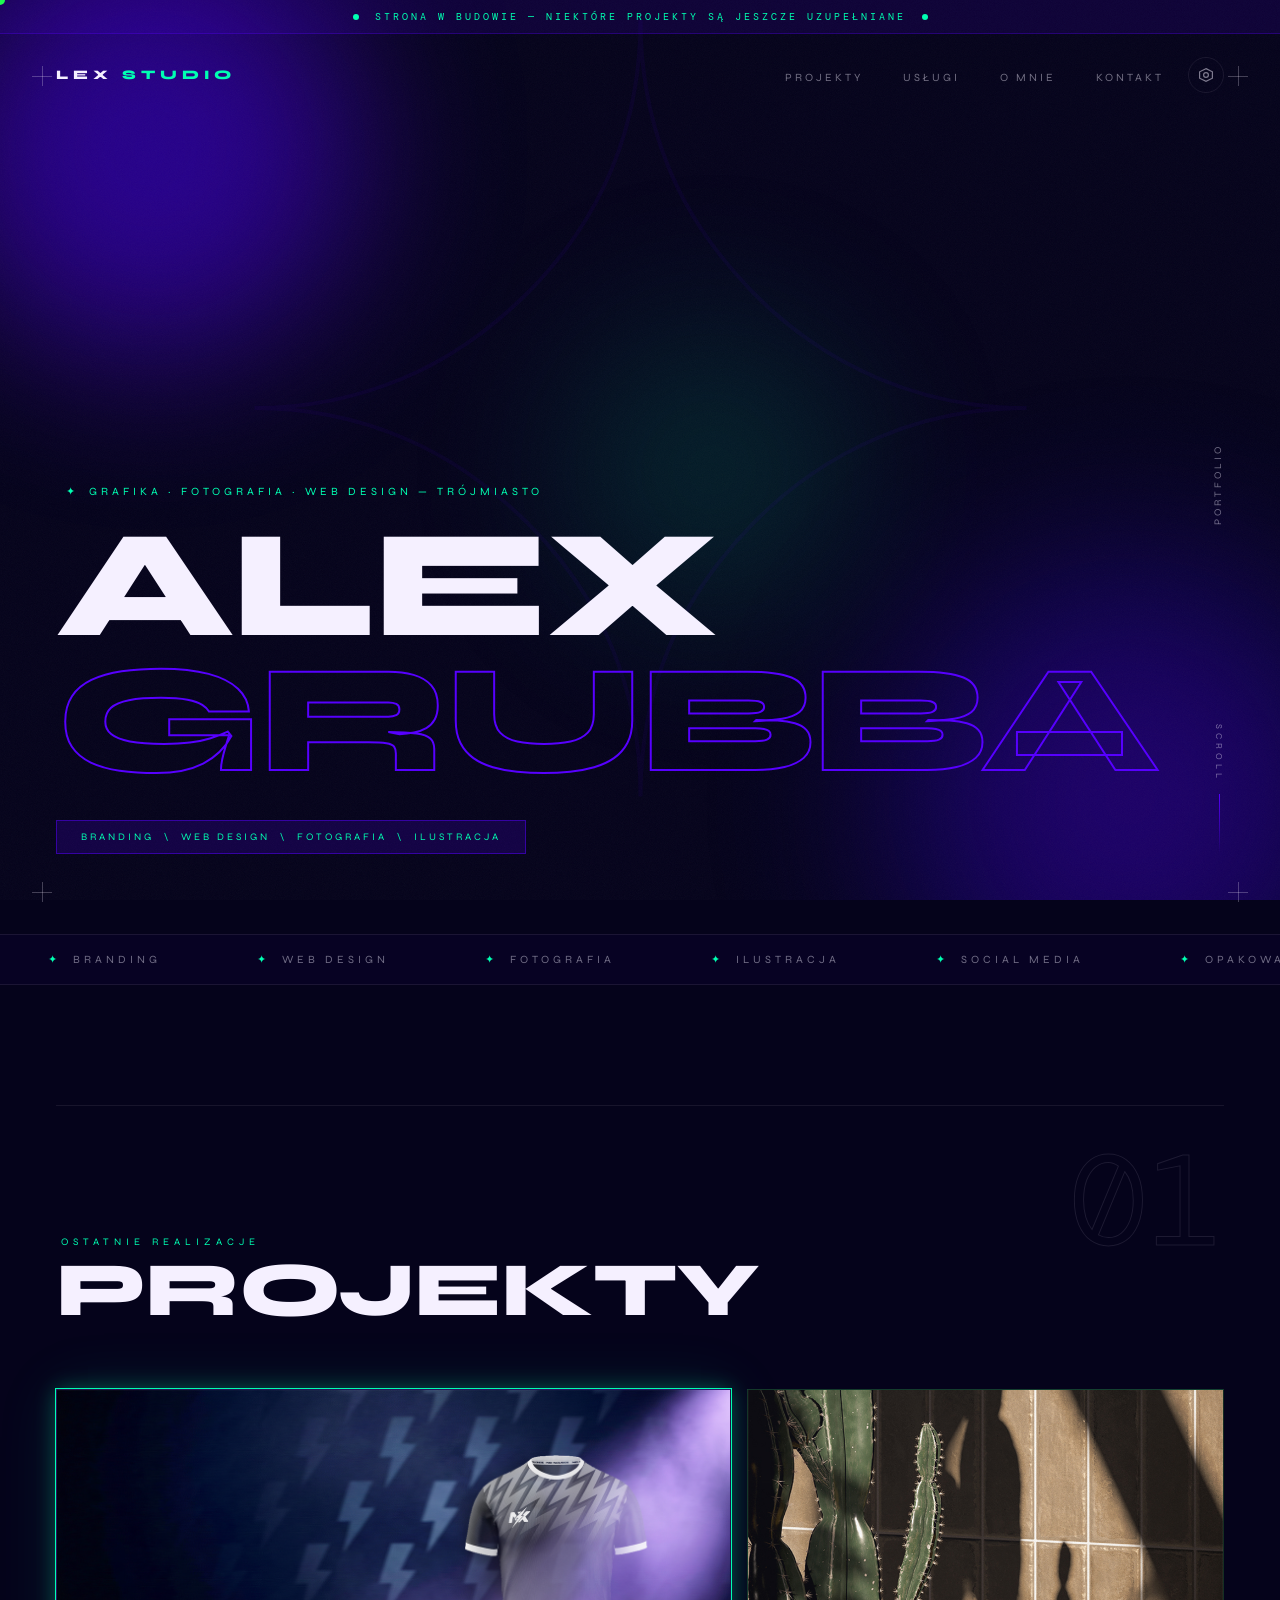
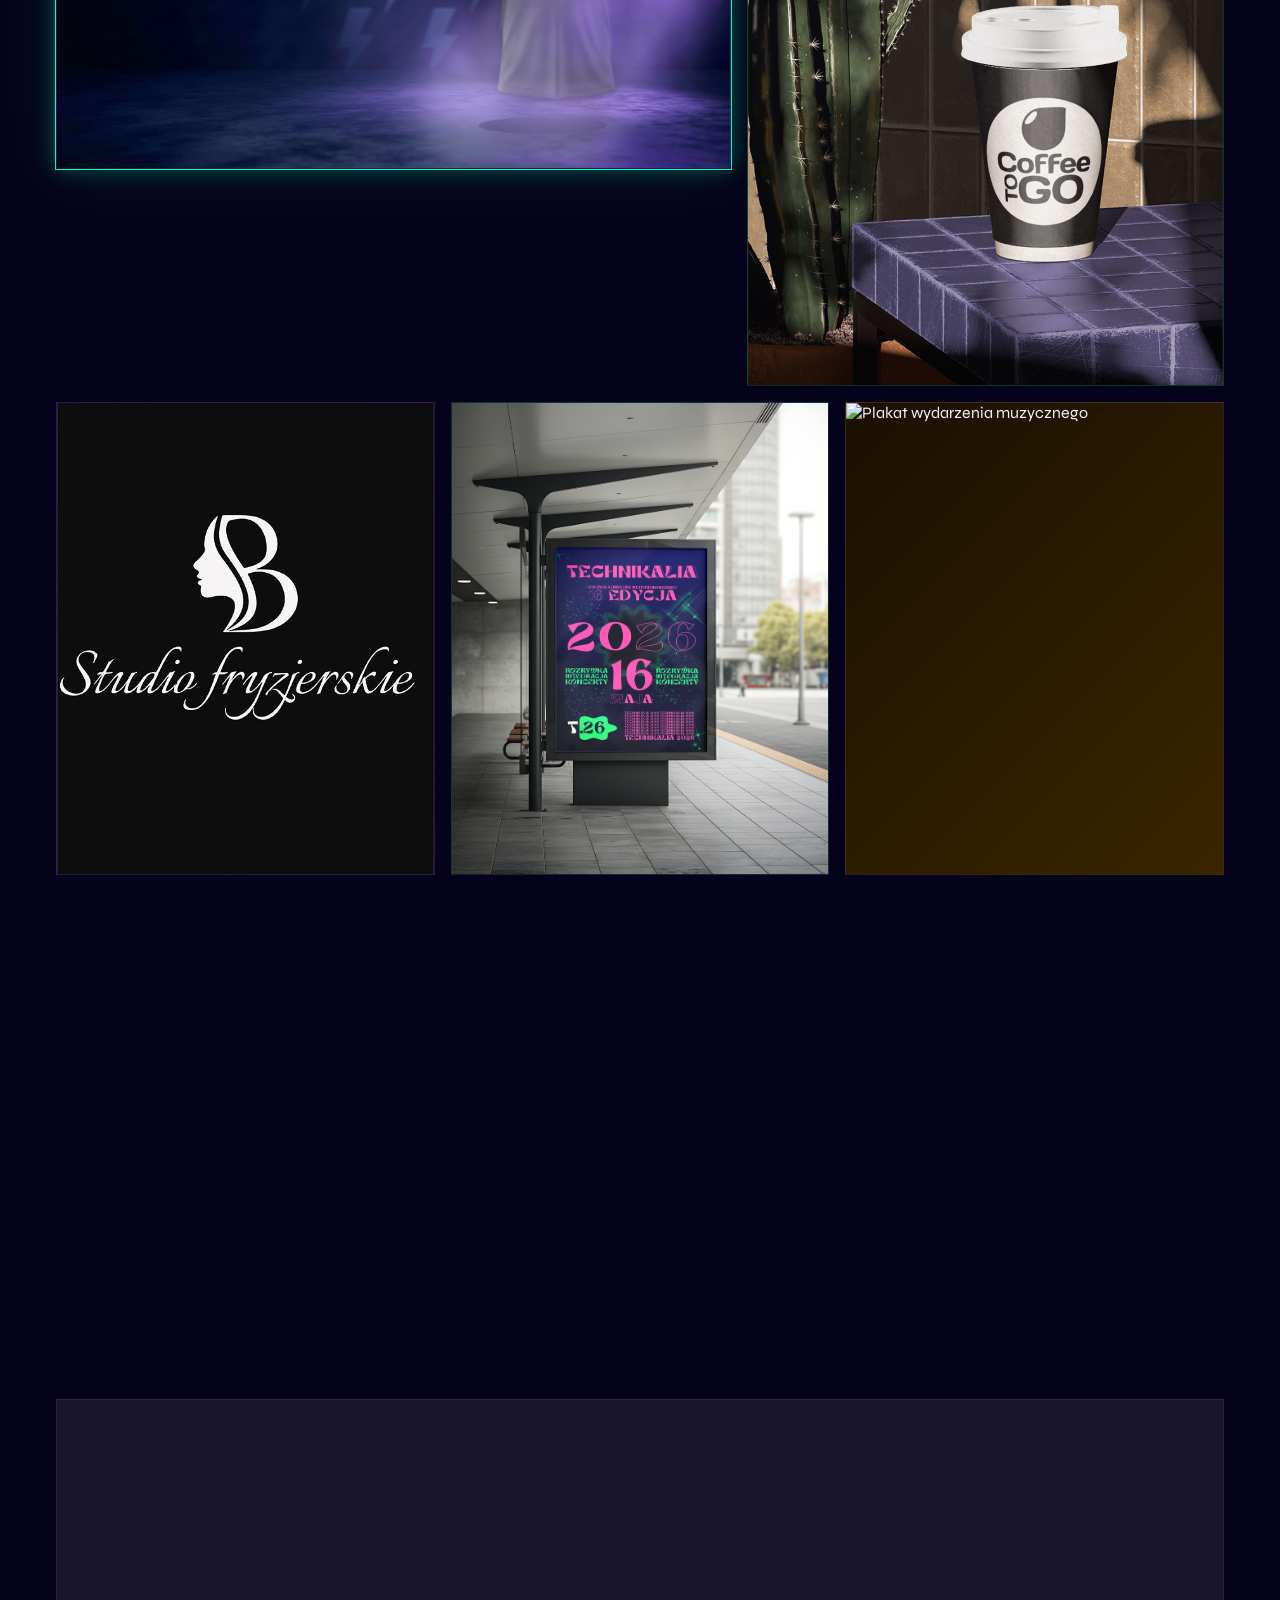
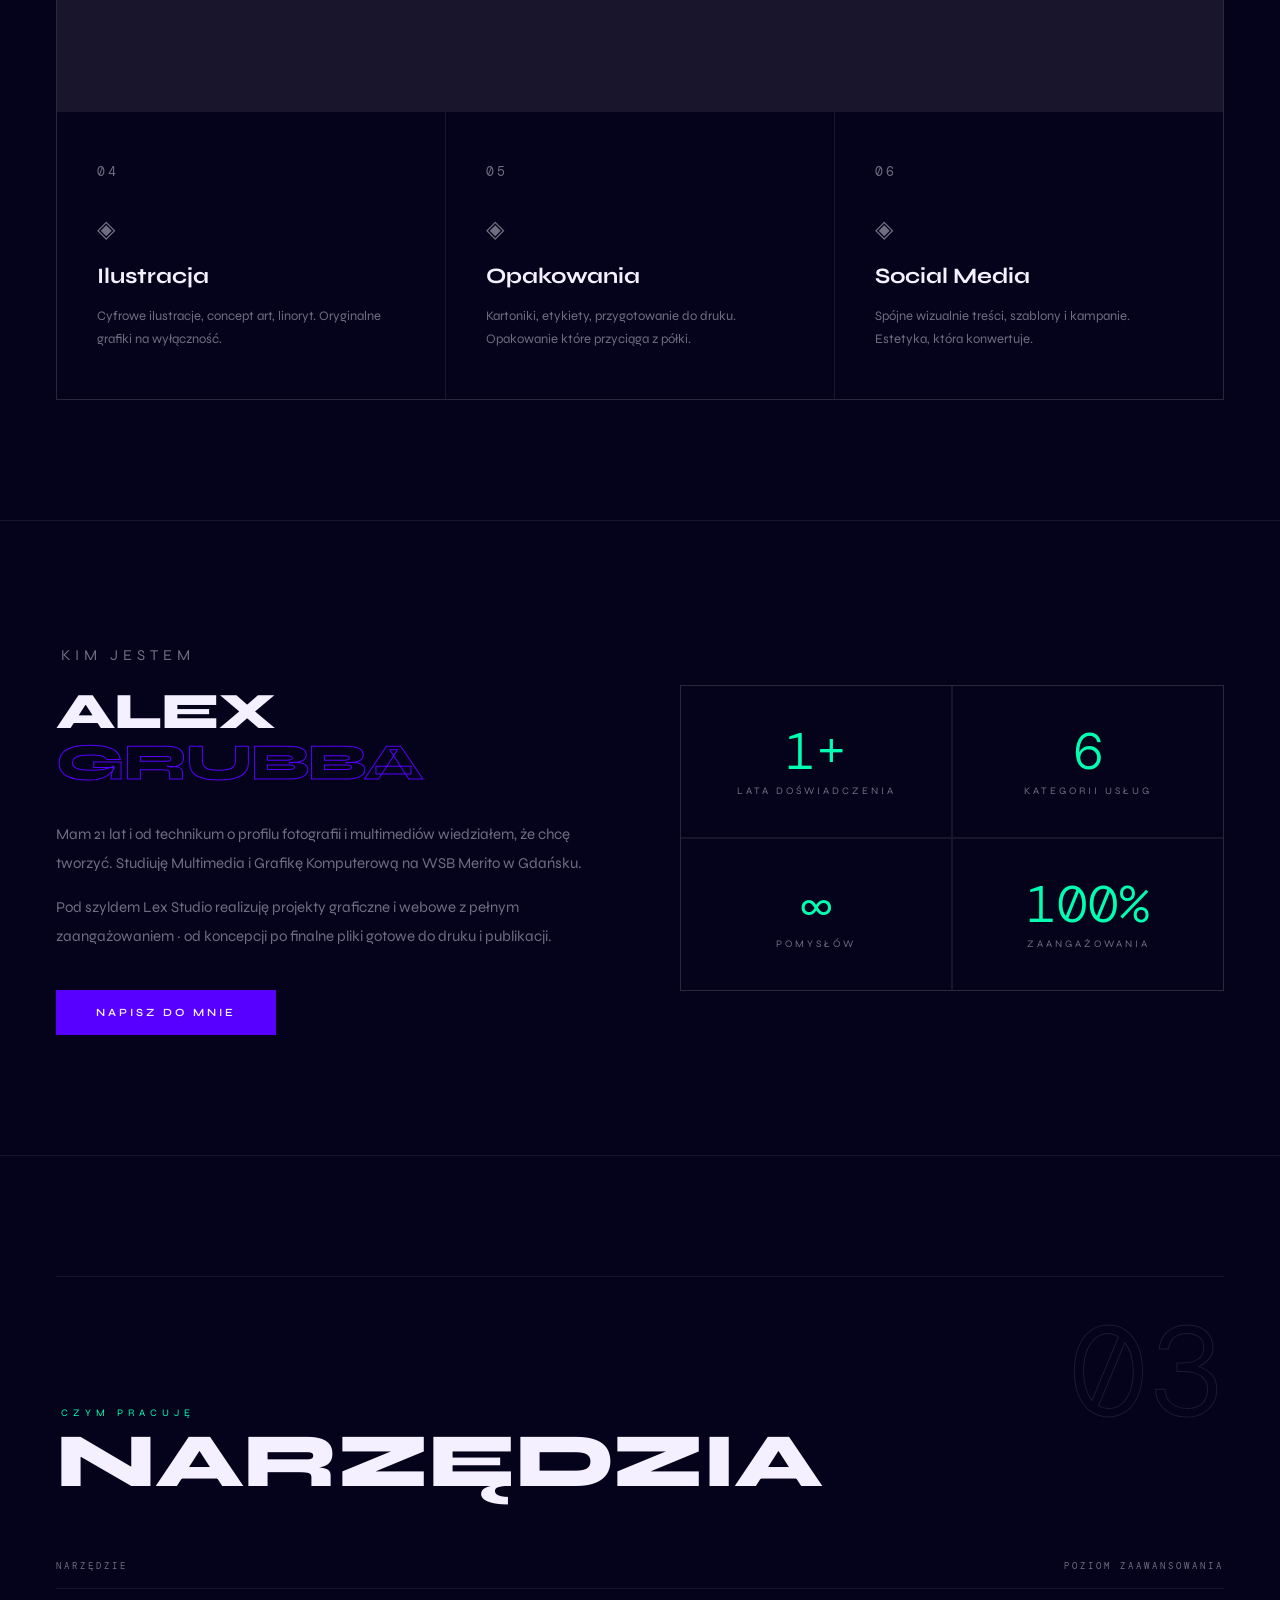
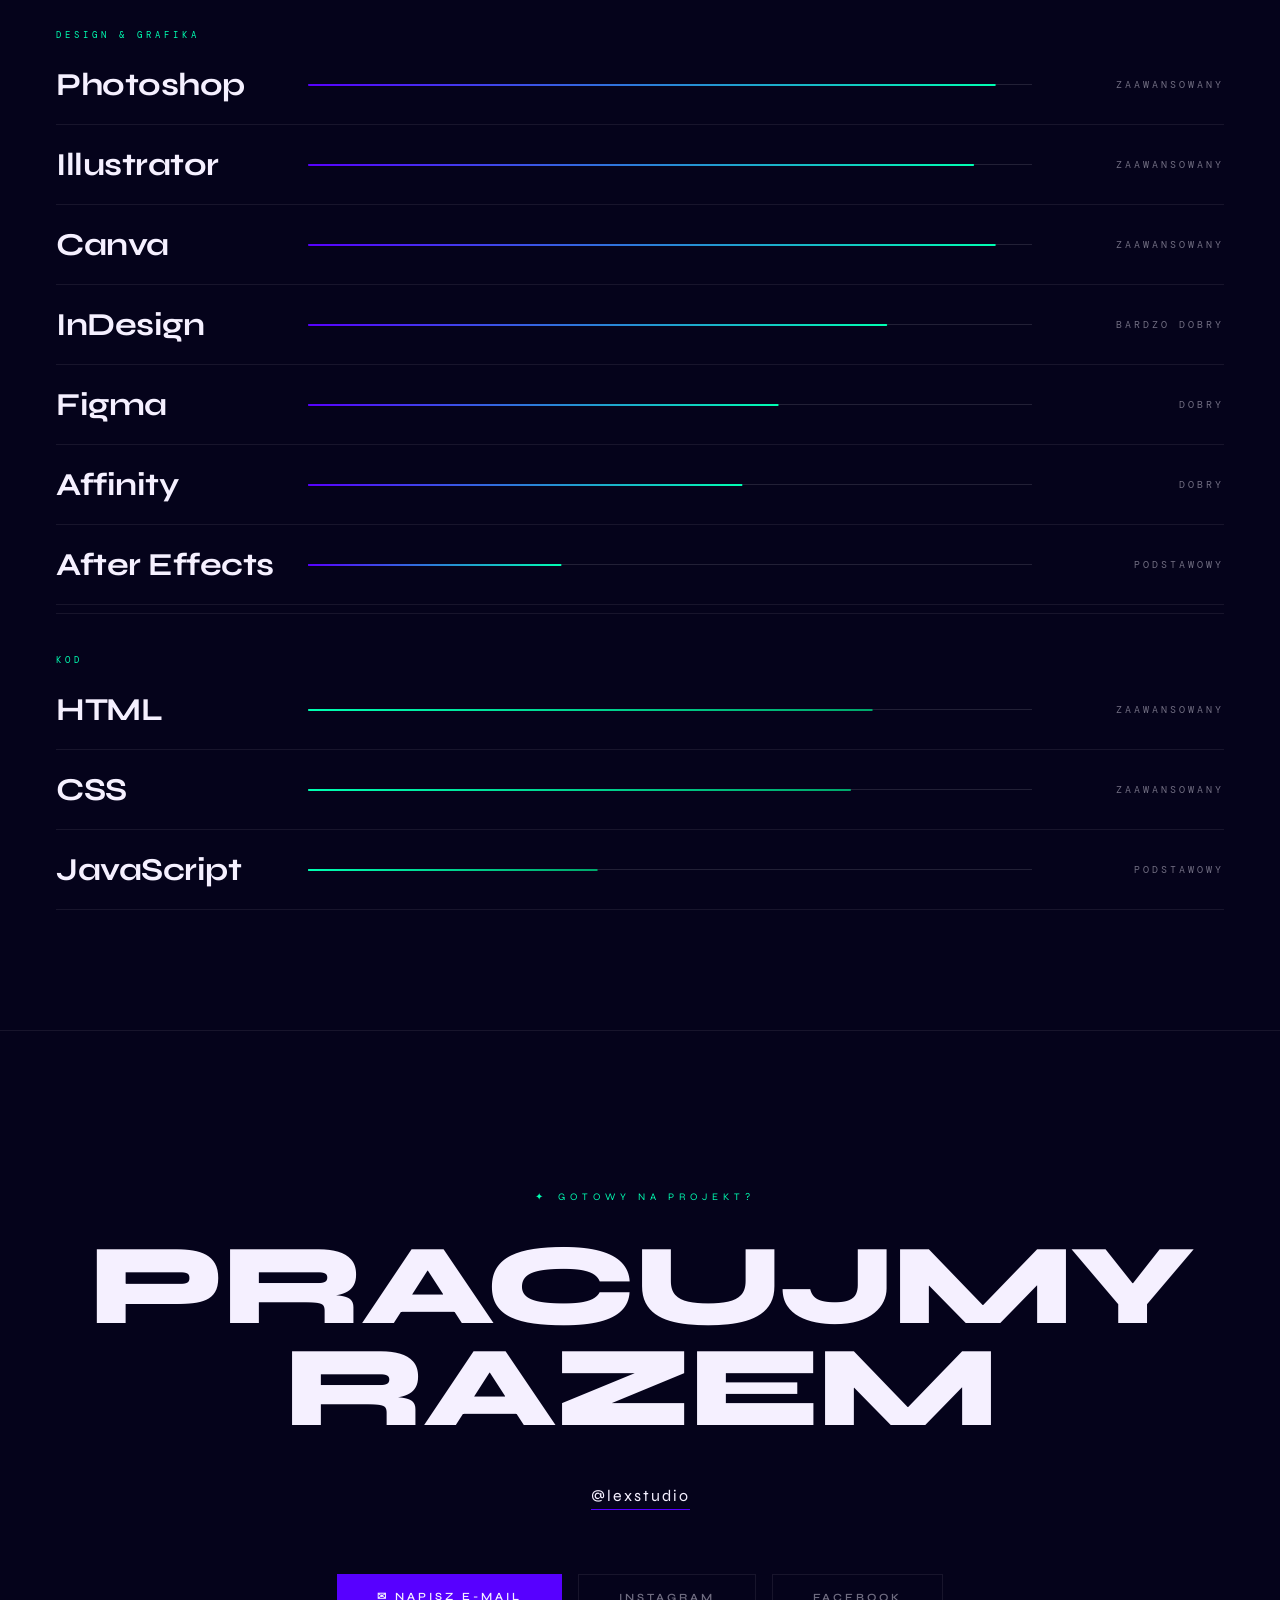
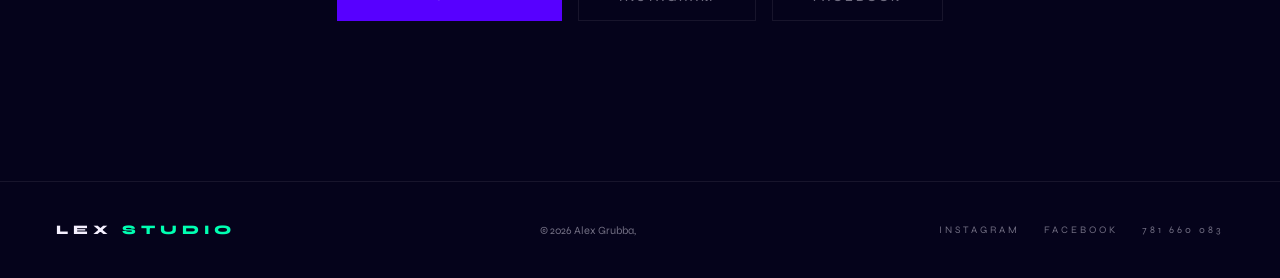
==== commit e22bf29f: "Change footer social links to include URLs Updated social media links in the footer." ====
--- a/index.html
+++ b/index.html
@@ -84,7 +84,7 @@
 
   <!-- projekt 1 - ze zdjęciem -->
 <a href="noxcuses.html" class="projekt reveal">
-  <img src="/img10.jpg" alt="No Excuses - Projekt Case Study">  <!-- warstwa 1: zdjęcie -->
+  <img src="img10.jpg" alt="No Excuses - Projekt Case Study">  <!-- warstwa 1: zdjęcie -->
   <div class="projekt-overlay"></div>      <!-- warstwa 2: gradient ZAWSZE widoczny -->
   <div class="projekt-inner">              <!-- warstwa 3: tekst pojawia się na hover -->
     <p class="projekt-num">01 / 05</p>
@@ -94,7 +94,7 @@
 </a>
 <!-- projekt 2 - bez zdjęcia (samo tło CSS) -->
 <div class="projekt reveal d1">
-  <img src="/img7.jpg" alt="Kawa na wynos">
+  <img src="img7.jpg" alt="Kawa na wynos">
   <div class="projekt-overlay"></div>
   <div class="projekt-inner">
     <p class="projekt-num">02 / 05</p>
@@ -104,7 +104,7 @@
 </div>
 
     <div class="projekt reveal d1">
-      <img src="/img8.jpg" alt="Logo studia fryzjerskiego">
+      <img src="img8.jpg" alt="Logo studia fryzjerskiego">
       <div class="projekt-inner">
         <p class="projekt-num">03 / 05</p>
         <h3 class="projekt-tytul">Projekt wdrożeniowy</h3>
@@ -113,7 +113,7 @@
     </div>
 
     <div class="projekt reveal d2">
-      <img src="/img6.jpg" alt="Okładka książki z ilustracją chłopca">
+      <img src="img6.jpg" alt="Okładka książki z ilustracją chłopca">
       <div class="projekt-inner">
         <p class="projekt-num">04 / 05</p>
         <h3 class="projekt-tytul">Technikalia - Poster Design</h3>
@@ -122,7 +122,7 @@
     </div>
 
     <div class="projekt reveal d3">
-      <img src="/img9.png" alt="Plakat wydarzenia muzycznego">
+      <img src="img9.png" alt="Plakat wydarzenia muzycznego">
       <div class="projekt-inner">
         <p class="projekt-num">05 / 05</p>
         <h3 class="projekt-tytul">Portfolio</h3>
@@ -295,9 +295,9 @@
   <a href="#" class="footer-logo">LEX <span>STUDIO</span></a>
   <p>&copy; 2026 Alex Grubba,</p>
   <div class="footer-socials">
-    <a href="#">Instagram</a><a href="#">Facebook</a><a href="#">LinkedIn</a>
+    <a href="https://instagram.com/alex_grubba/">Instagram</a><a href="https://facebook.com/alex.grubba/">Facebook</a><a>781 660 083</a>
   </div>
 </footer>
 <script src="main.js"></script>
 </body>
-</html>+</html>
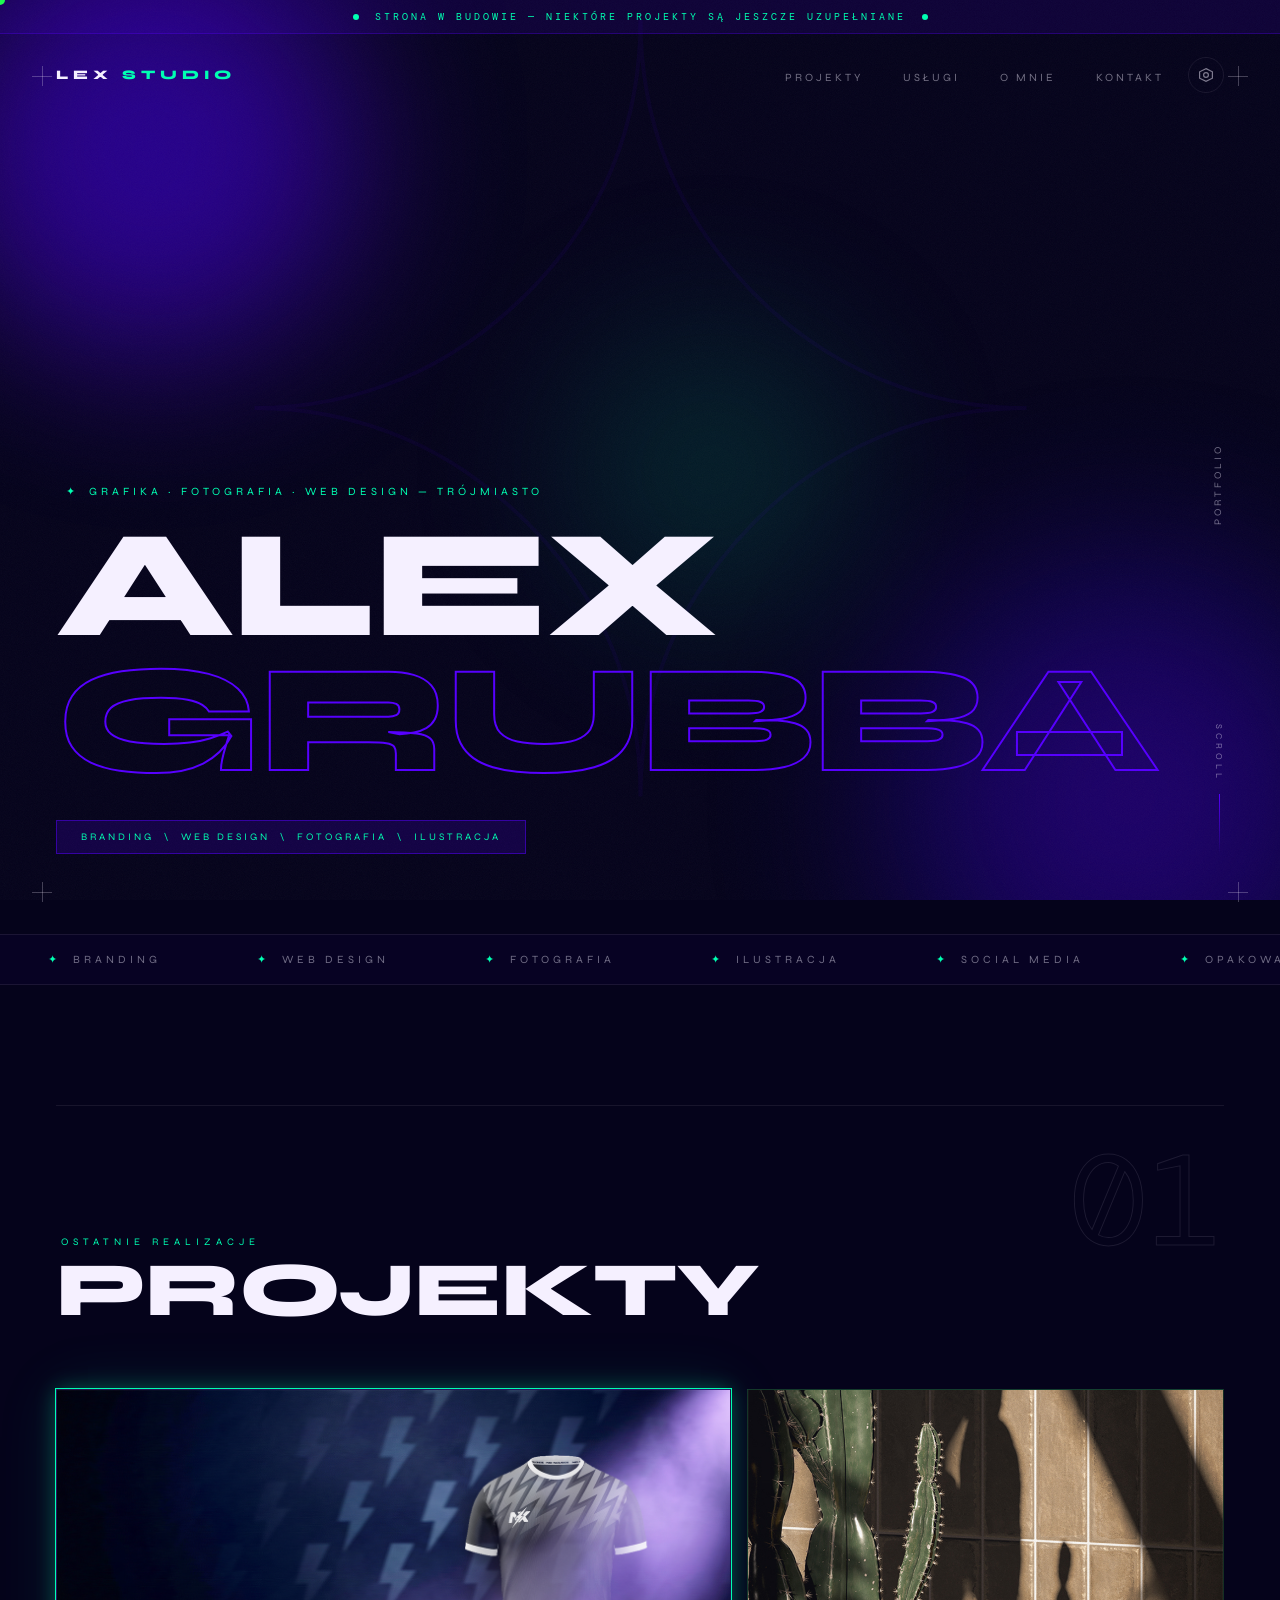
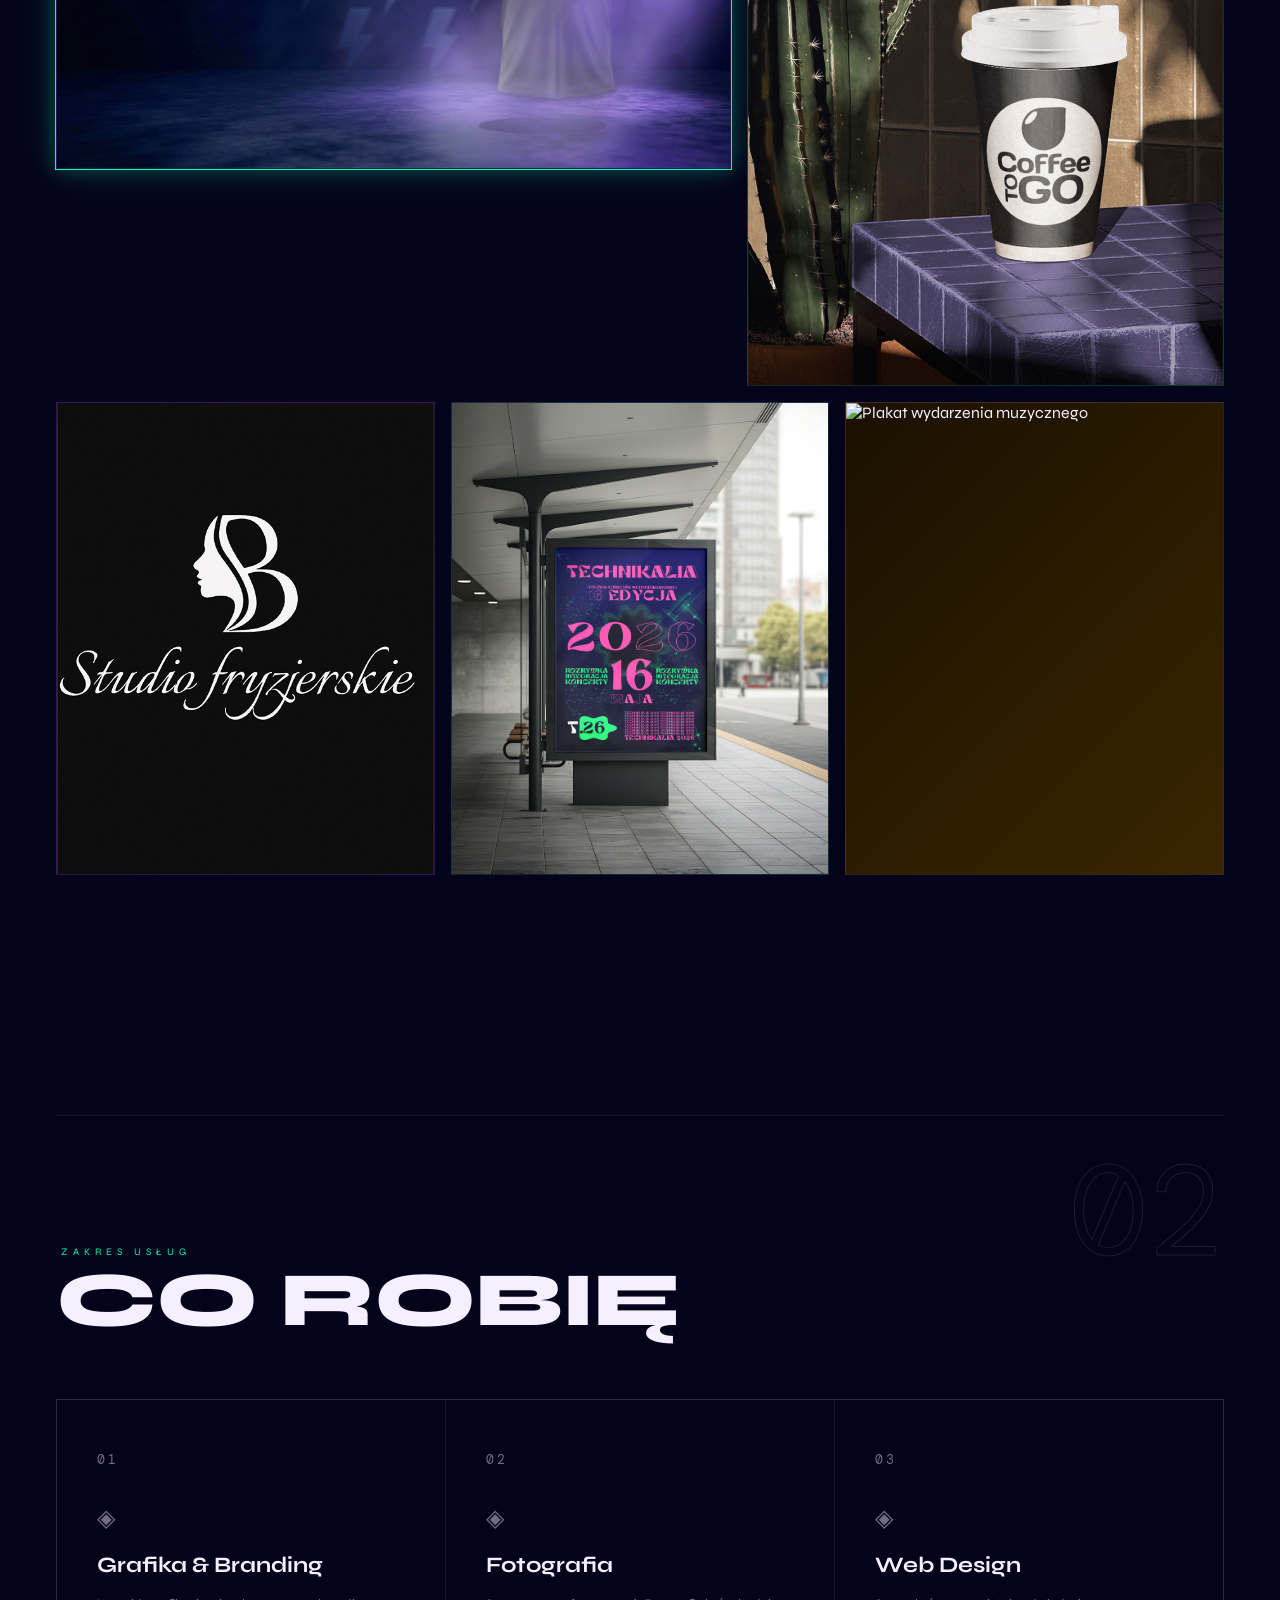
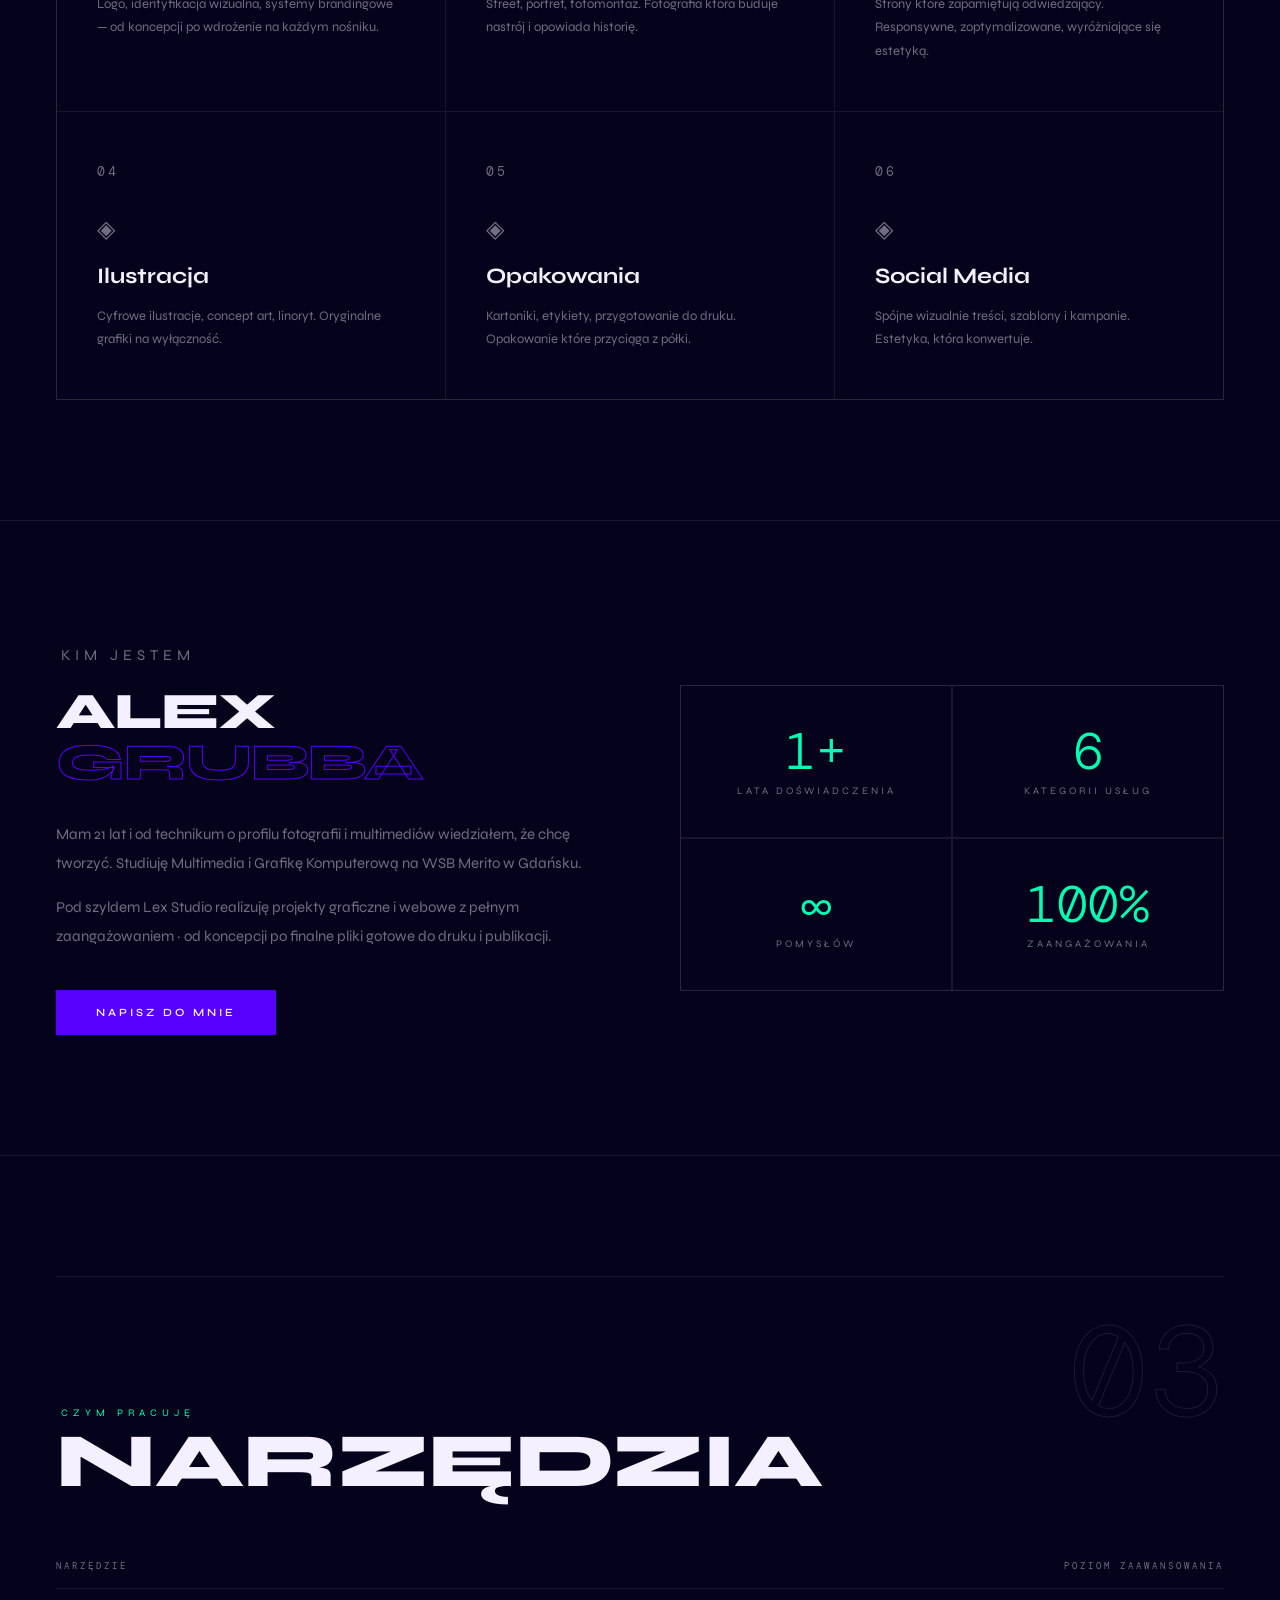
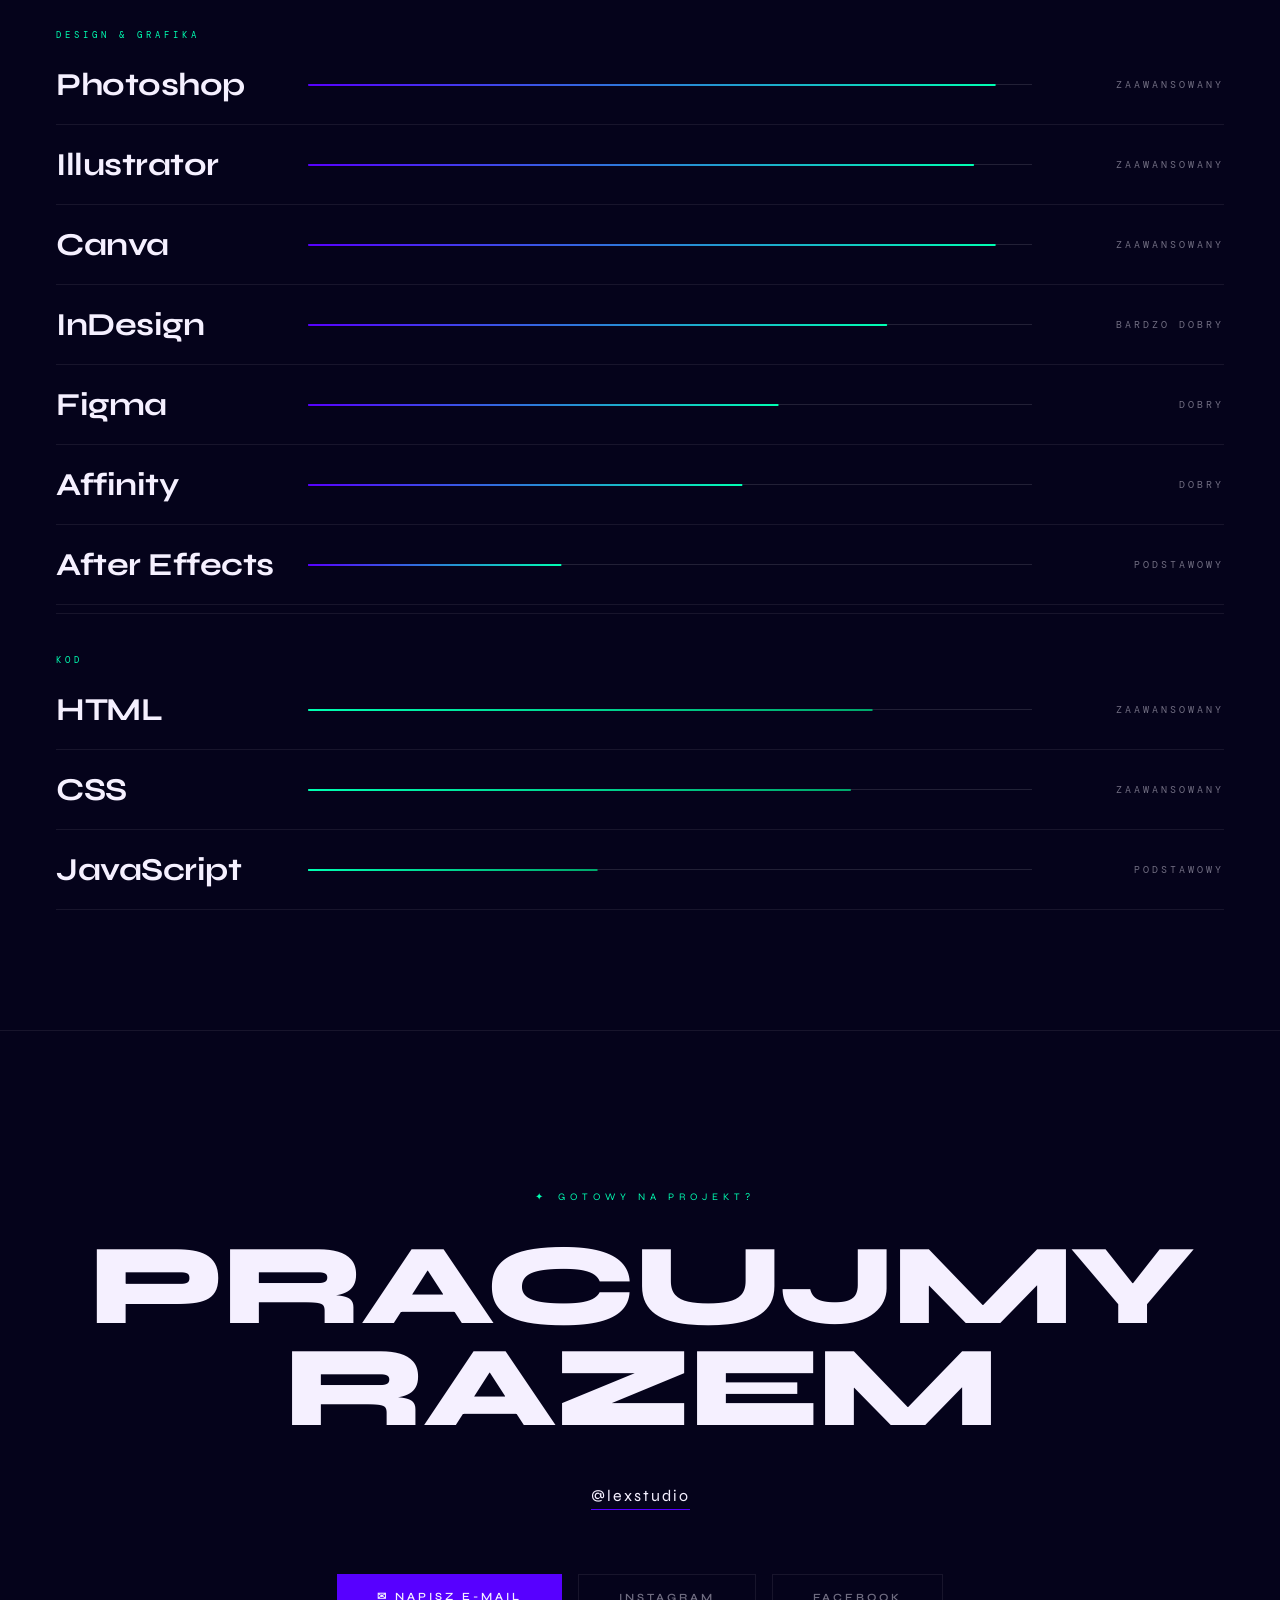
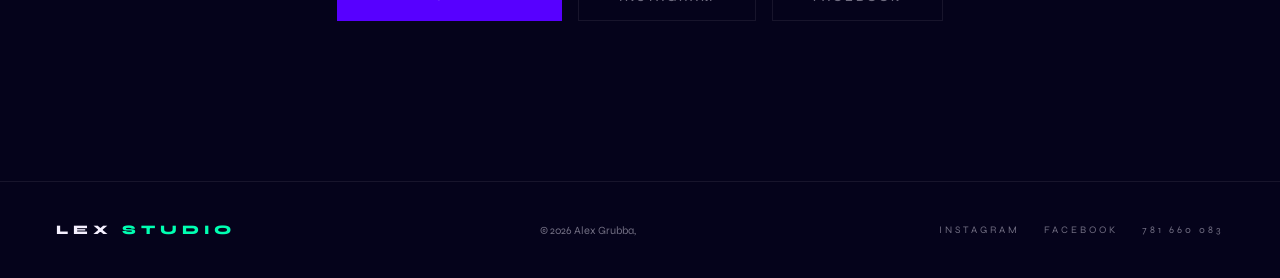
==== commit 65600cf5: "Update footer contact link to use tel protocol" ====
--- a/index.html
+++ b/index.html
@@ -295,7 +295,7 @@
   <a href="#" class="footer-logo">LEX <span>STUDIO</span></a>
   <p>&copy; 2026 Alex Grubba,</p>
   <div class="footer-socials">
-    <a href="https://instagram.com/alex_grubba/">Instagram</a><a href="https://facebook.com/alex.grubba/">Facebook</a><a>781 660 083</a>
+    <a href="https://instagram.com/alex_grubba/">Instagram</a><a href="https://facebook.com/alex.grubba/">Facebook</a><a href="tel:+48781660083">781 660 083</a>
   </div>
 </footer>
 <script src="main.js"></script>
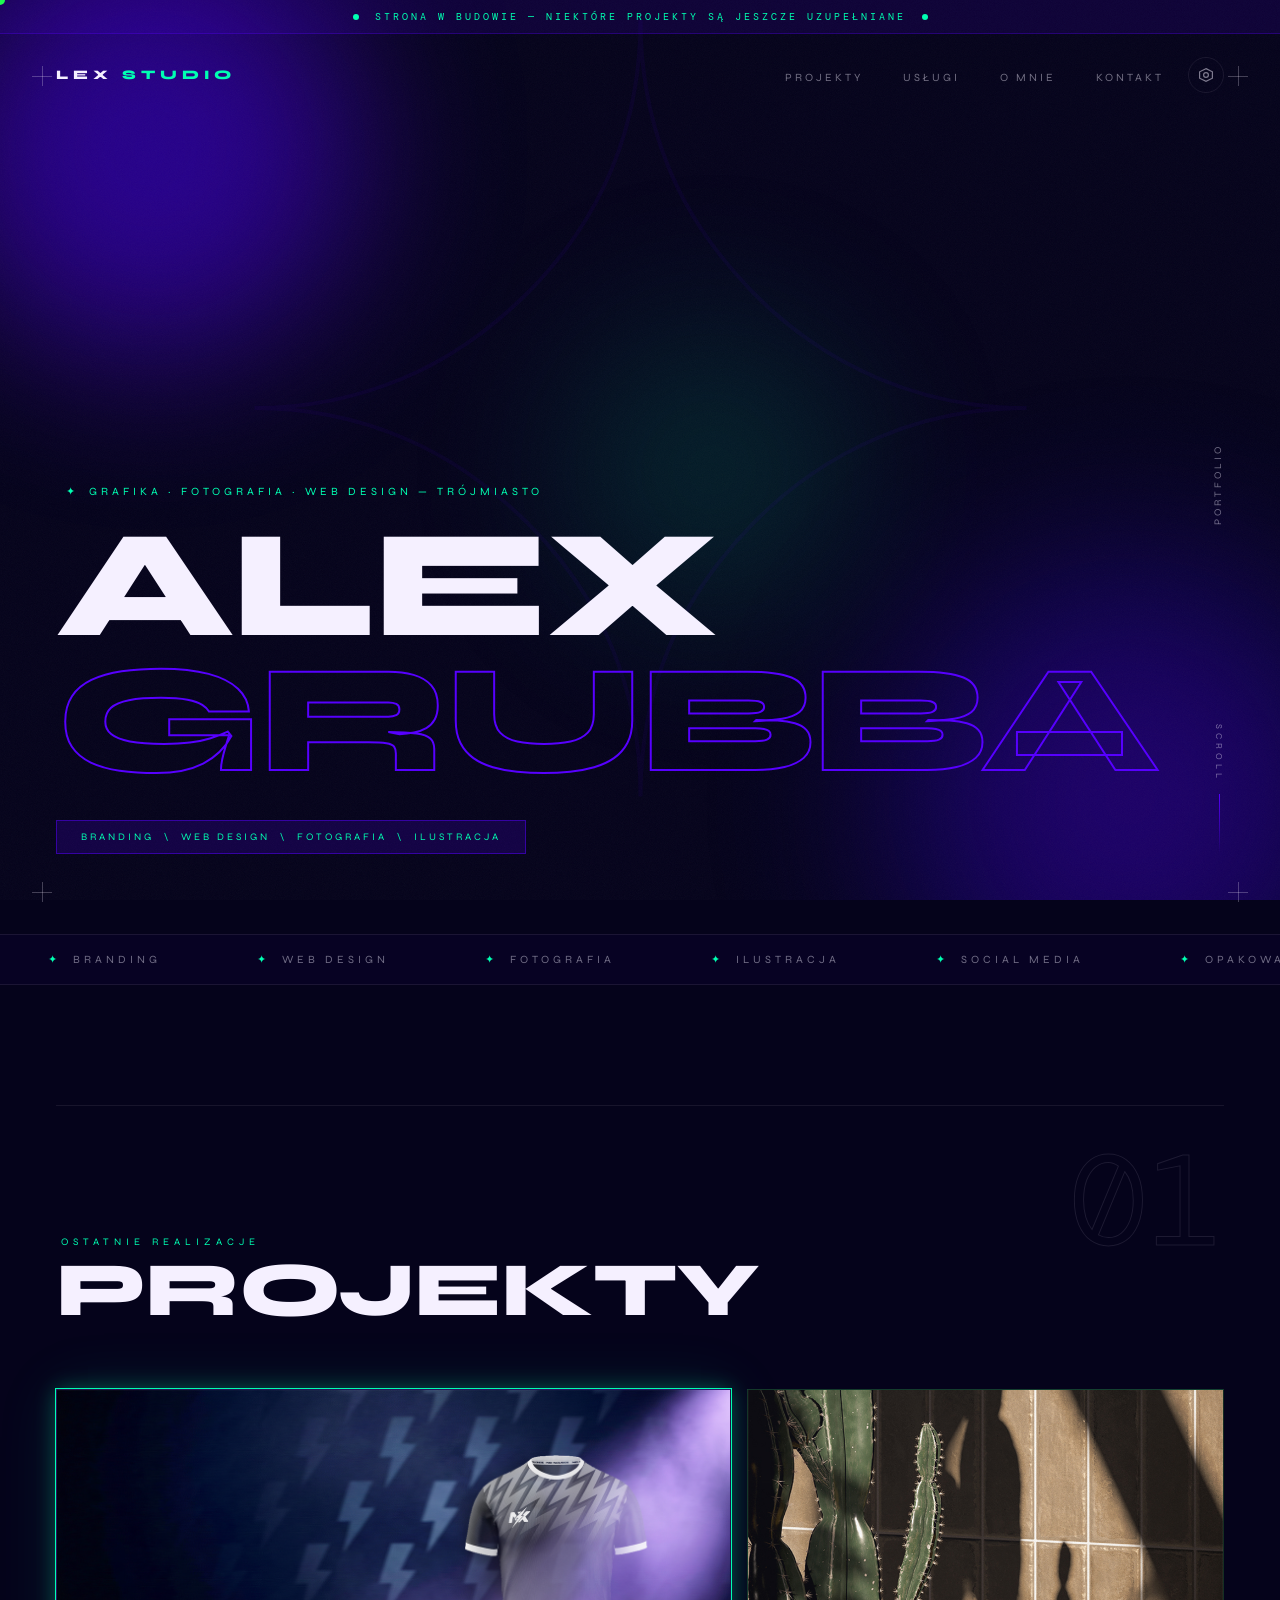
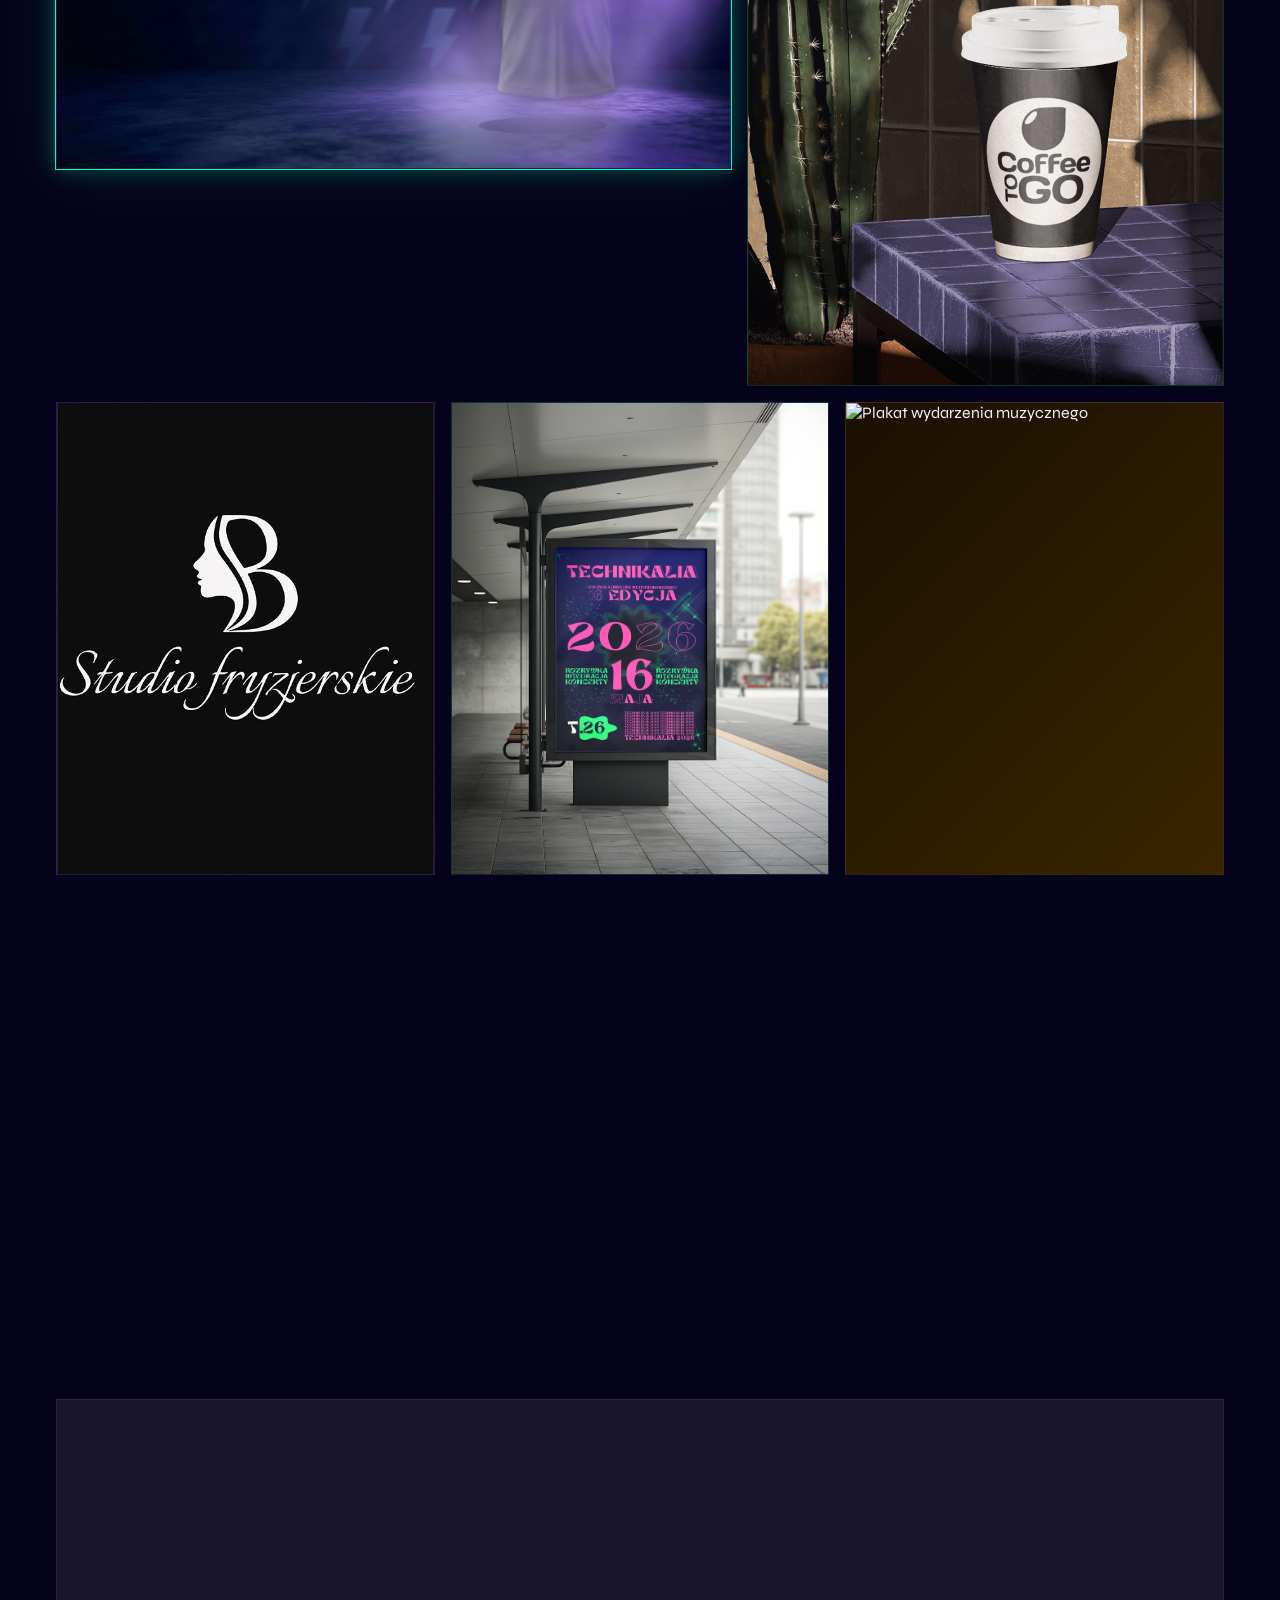
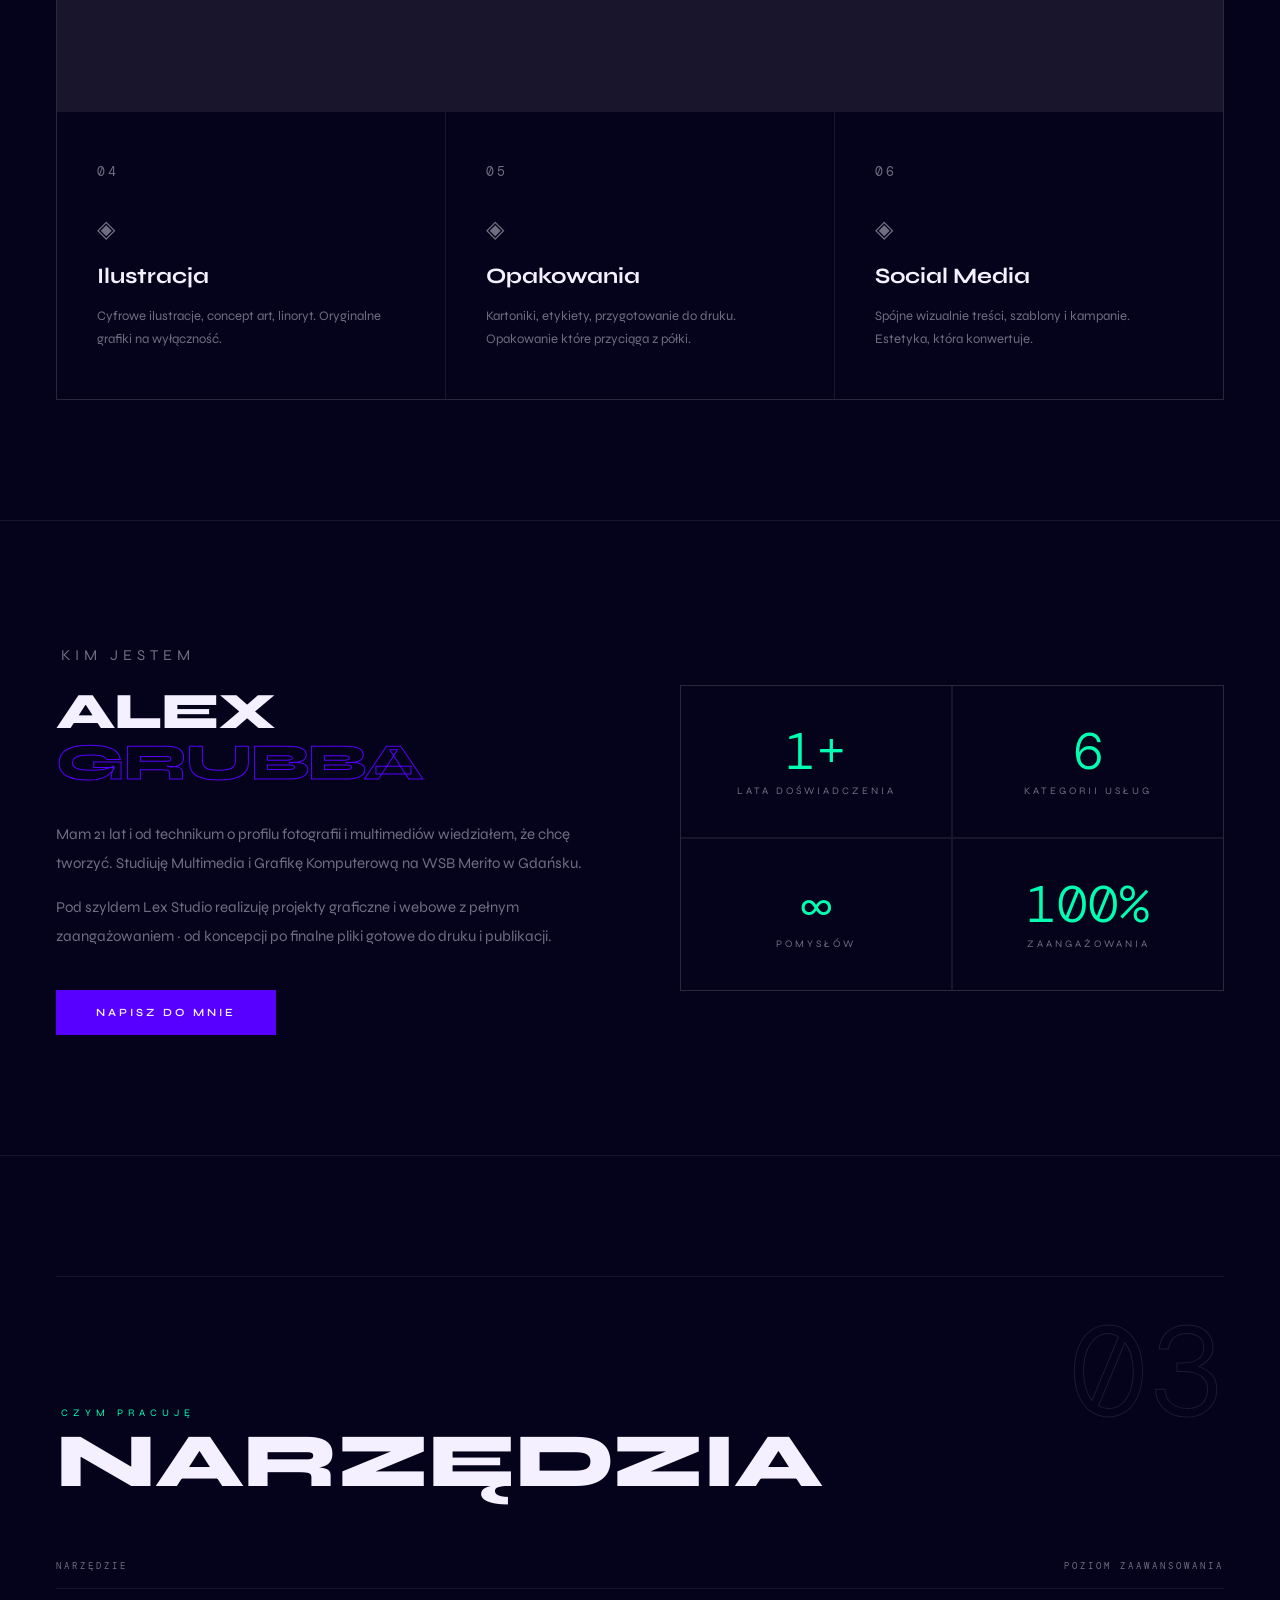
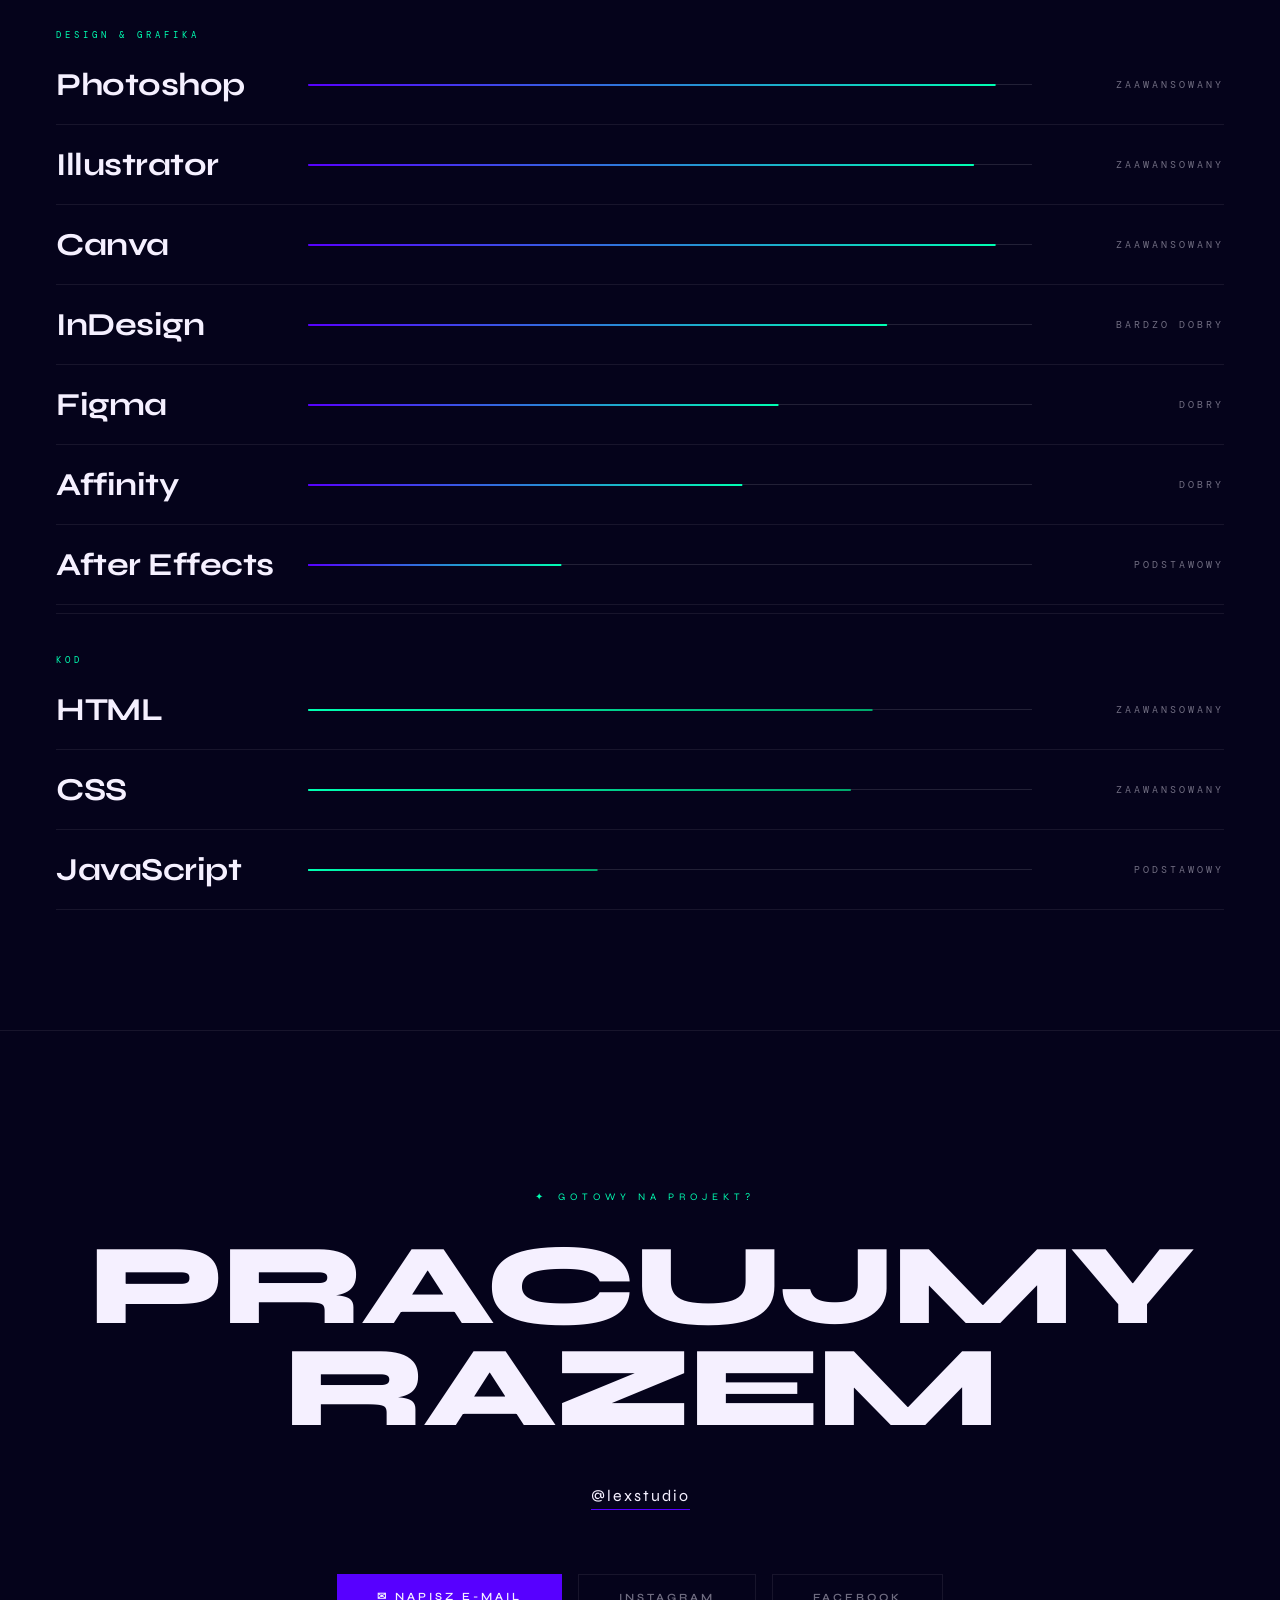
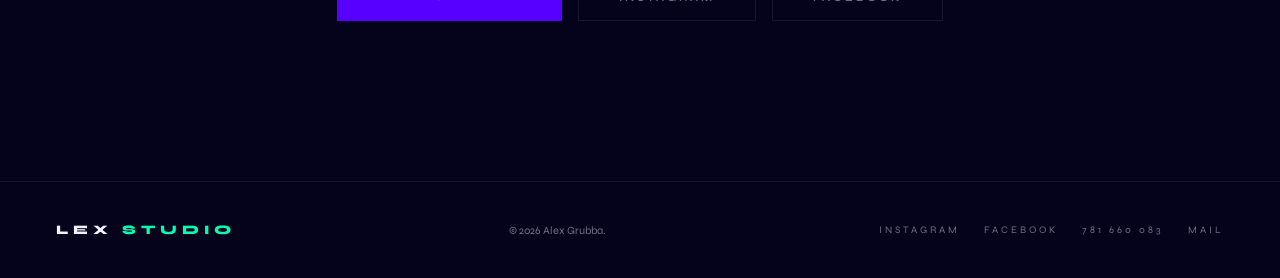
==== commit 3b227922: "Update footer structure and add email link" ====
--- a/index.html
+++ b/index.html
@@ -293,9 +293,9 @@
 <!-- FOOTER -->
 <footer>
   <a href="#" class="footer-logo">LEX <span>STUDIO</span></a>
-  <p>&copy; 2026 Alex Grubba,</p>
+  <div class="copy"><p>&copy; 2026 Alex Grubba.</p></div>
   <div class="footer-socials">
-    <a href="https://instagram.com/alex_grubba/">Instagram</a><a href="https://facebook.com/alex.grubba/">Facebook</a><a href="tel:+48781660083">781 660 083</a>
+    <a href="https://instagram.com/alex_grubba/" target="_blank">Instagram</a><a href="https://facebook.com/alex.grubba/" target="_blank">Facebook</a><a href="tel:+48781660083">781 660 083</a> <a href="mailto:alex.grubba63@gmail.com">Mail</a>
   </div>
 </footer>
 <script src="main.js"></script>
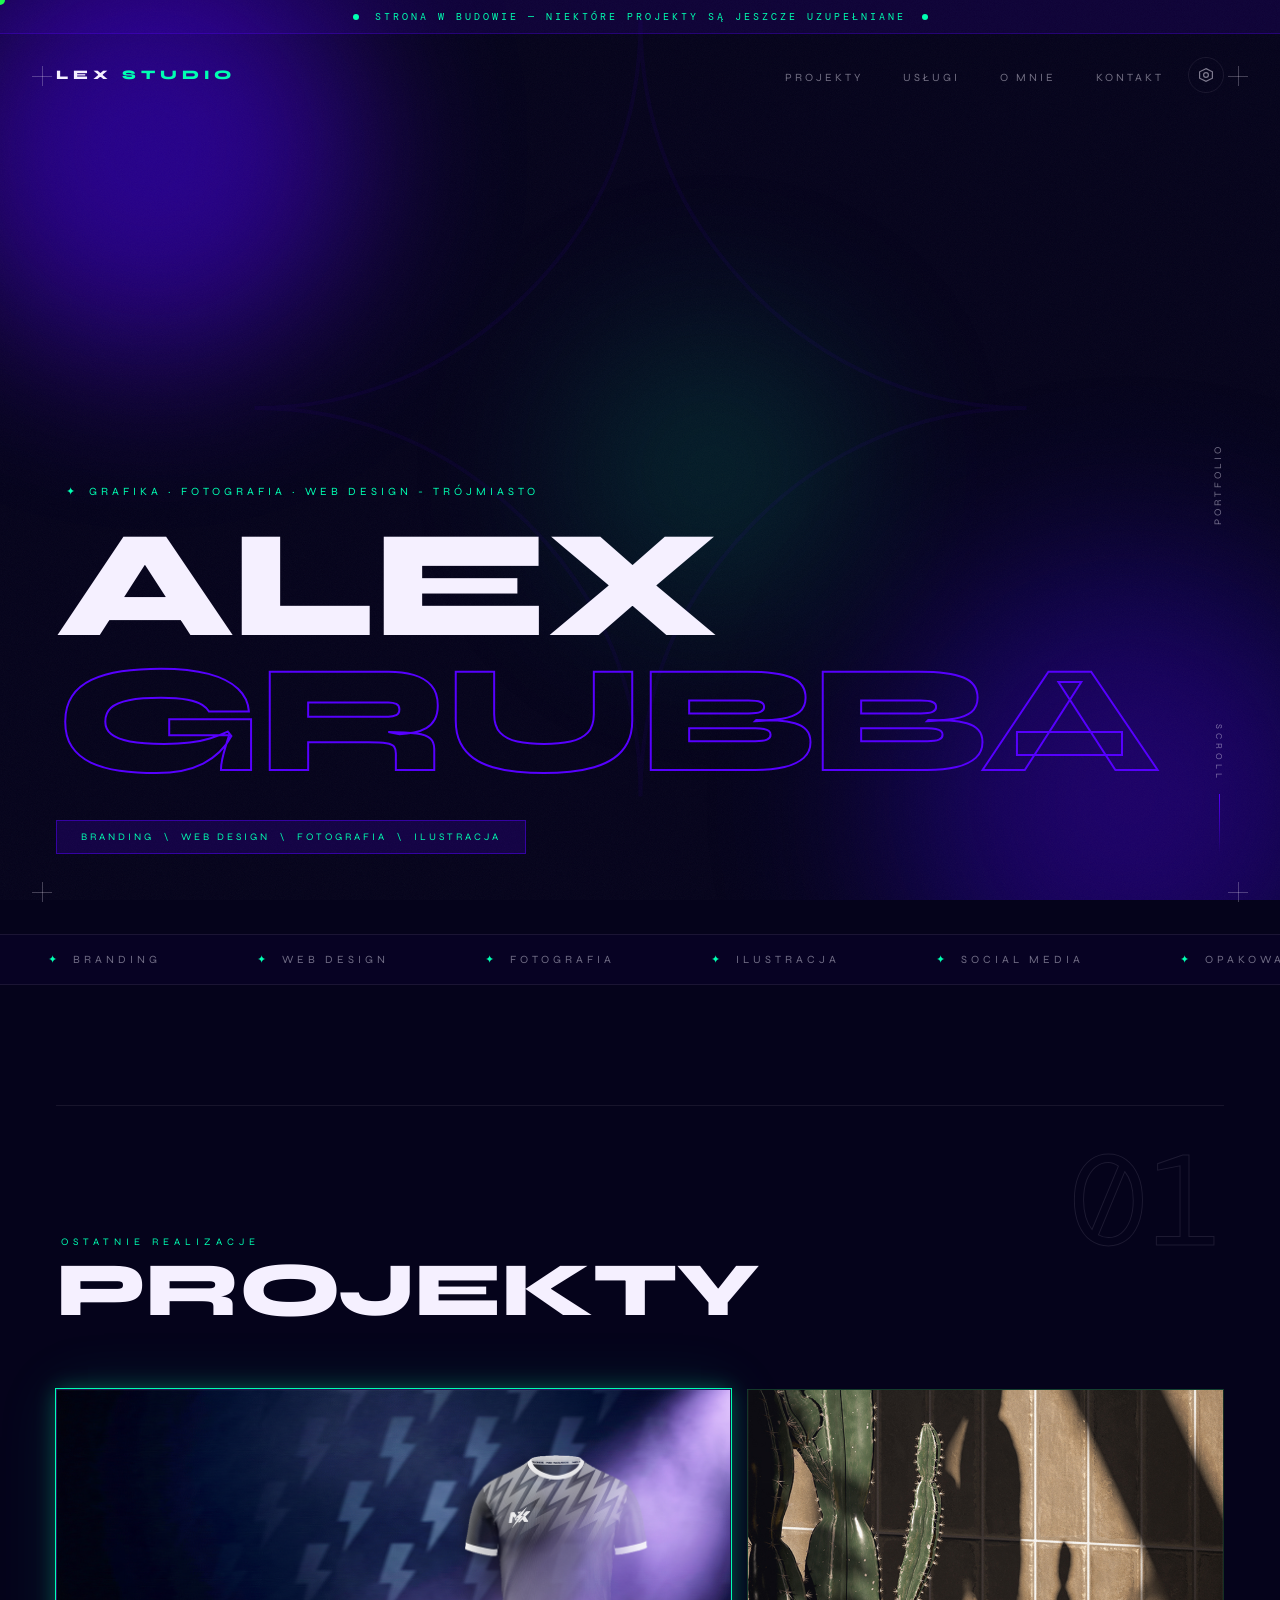
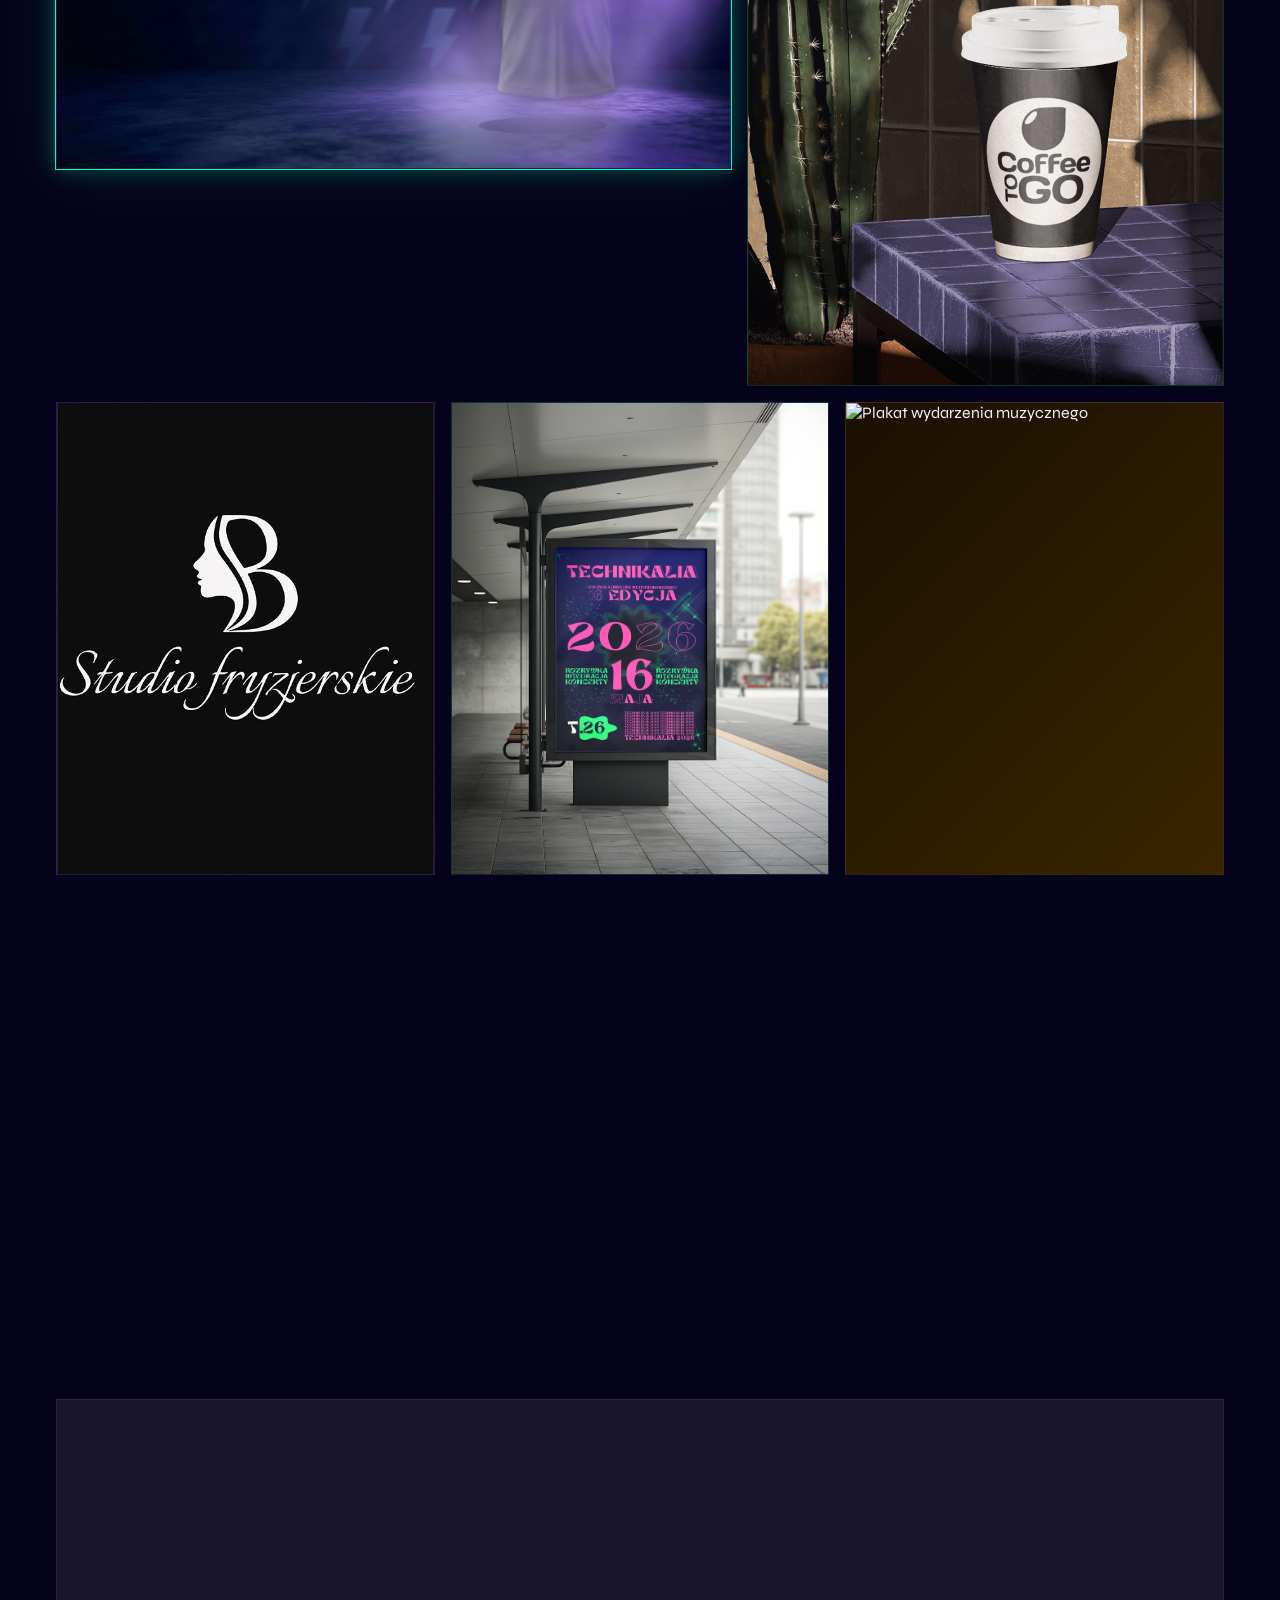
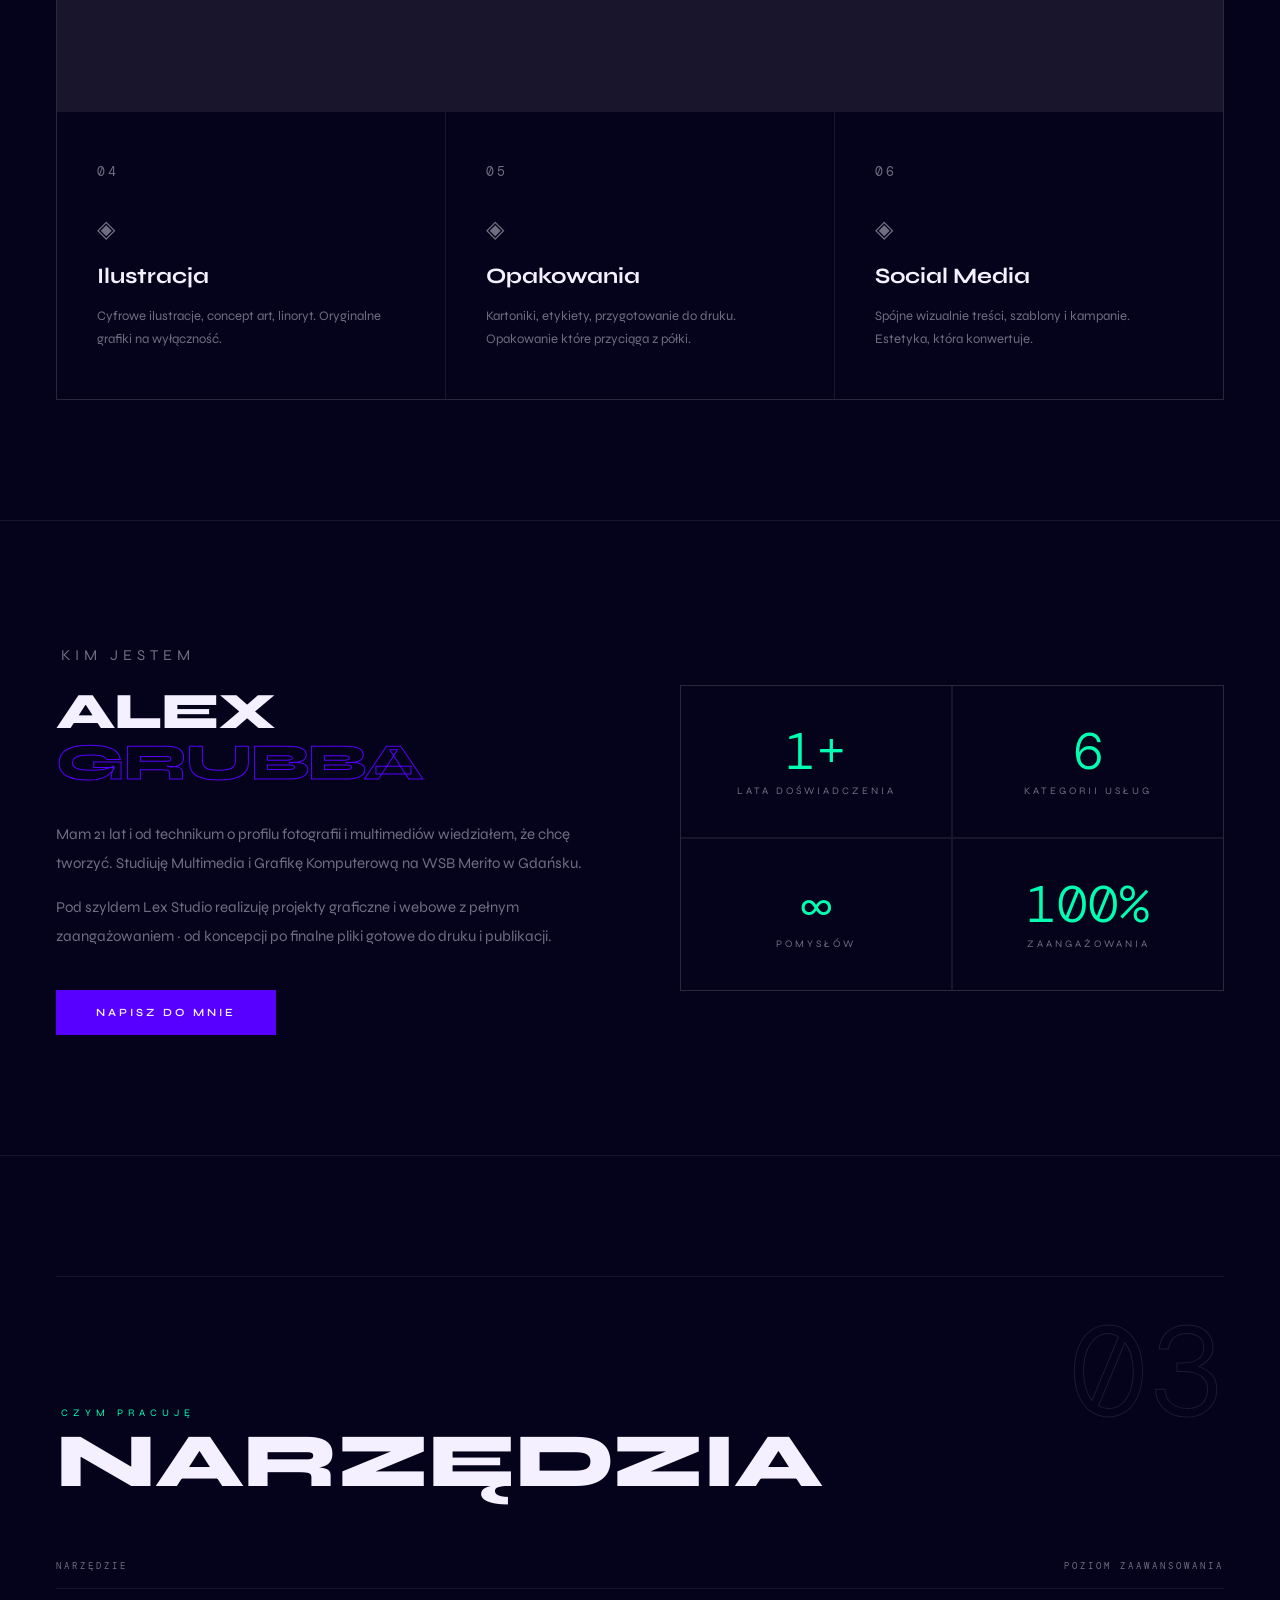
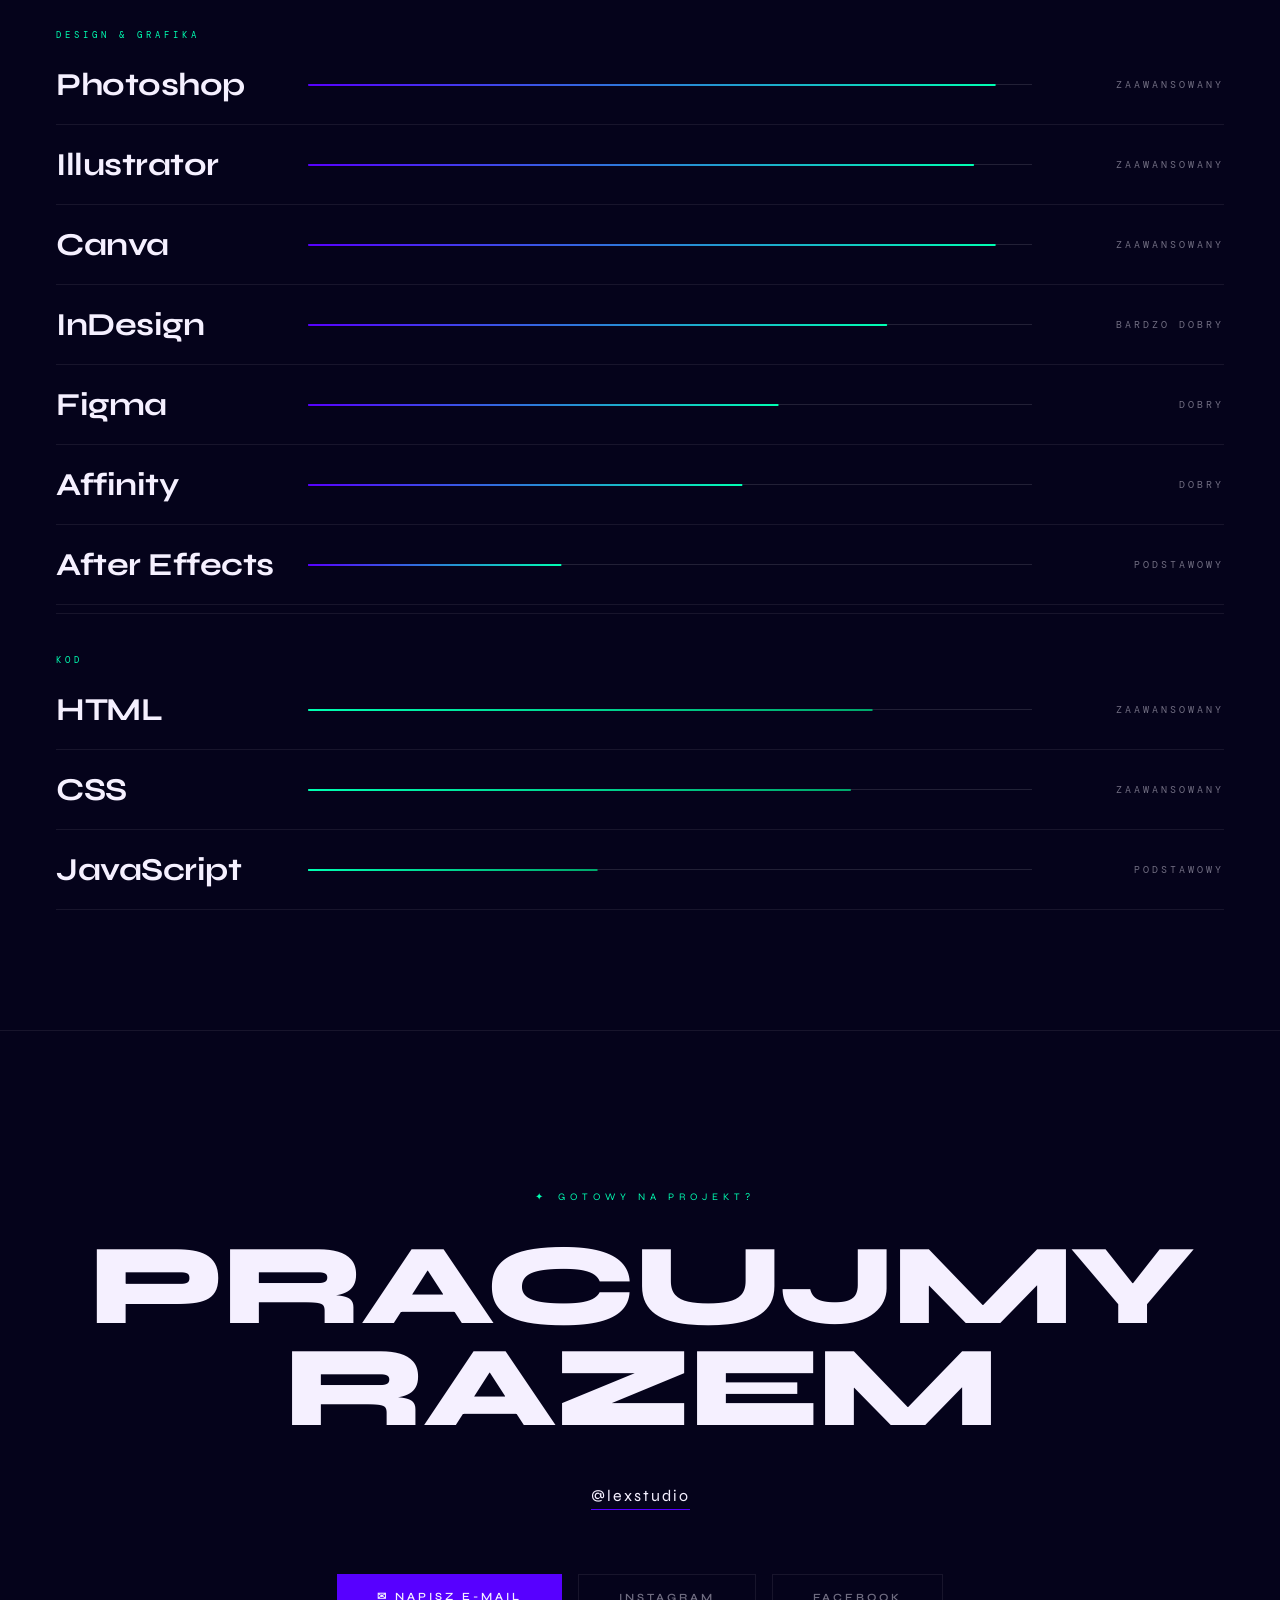
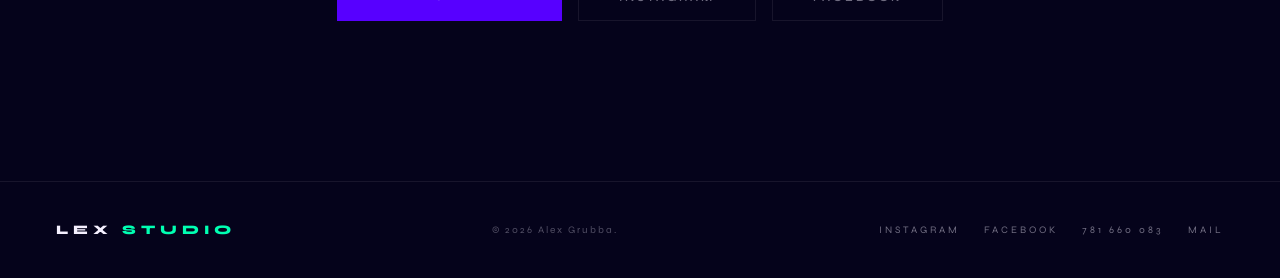
==== commit dadaca17: "Fix formatting in hero section and services list" ====
--- a/index.html
+++ b/index.html
@@ -44,7 +44,7 @@
   <div class="ch tl"></div><div class="ch tr"></div><div class="ch bl"></div><div class="ch br"></div>
   <div class="vertical-text">PORTFOLIO</div>
   <div>
-    <p class="hero-tag"><span class="asterisk">&#10022;</span>Grafika &middot; Fotografia &middot; Web Design &#8212; Trójmiasto</p>
+    <p class="hero-tag"><span class="asterisk">&#10022;</span>Grafika &middot; Fotografia &middot; Web Design - Trójmiasto</p>
     <h1 class="hero-name">ALEX<br><span class="outline">GRUBBA</span></h1>
     <div class="hero-sub">
       <span class="hero-sub-bar">BRANDING &nbsp;\&nbsp; WEB DESIGN &nbsp;\&nbsp; FOTOGRAFIA &nbsp;\&nbsp; ILUSTRACJA</span>
@@ -140,7 +140,7 @@
     <div class="section-num">02</div>
   </div>
   <div class="uslugi-grid">
-    <div class="usluga reveal"><p class="usluga-num">01</p><div class="usluga-ikona">&#9672;</div><h3>Grafika &amp; Branding</h3><p>Logo, identyfikacja wizualna, systemy brandingowe &#8212; od koncepcji po wdrożenie na każdym no&#347;niku.</p><div class="usluga-arrow"><svg viewBox="0 0 12 12" fill="none" stroke-width="1.5" stroke-linecap="round"><path d="M2 10 L10 2 M4 2 h6 v6"/></svg></div></div>
+    <div class="usluga reveal"><p class="usluga-num">01</p><div class="usluga-ikona">&#9672;</div><h3>Grafika &amp; Branding</h3><p>Logo, identyfikacja wizualna, systemy brandingowe - od koncepcji po wdrożenie na każdym no&#347;niku.</p><div class="usluga-arrow"><svg viewBox="0 0 12 12" fill="none" stroke-width="1.5" stroke-linecap="round"><path d="M2 10 L10 2 M4 2 h6 v6"/></svg></div></div>
     <div class="usluga reveal d1"><p class="usluga-num">02</p><div class="usluga-ikona">&#9672;</div><h3>Fotografia</h3><p>Street, portret, fotomontaż. Fotografia która buduje nastrój i opowiada historię.</p><div class="usluga-arrow"><svg viewBox="0 0 12 12" fill="none" stroke-width="1.5" stroke-linecap="round"><path d="M2 10 L10 2 M4 2 h6 v6"/></svg></div></div>
     <div class="usluga reveal d2"><p class="usluga-num">03</p><div class="usluga-ikona">&#9672;</div><h3>Web Design</h3><p>Strony które zapamiętują odwiedzający. Responsywne, zoptymalizowane, wyróżniające się estetyką.</p><div class="usluga-arrow"><svg viewBox="0 0 12 12" fill="none" stroke-width="1.5" stroke-linecap="round"><path d="M2 10 L10 2 M4 2 h6 v6"/></svg></div></div>
     <div class="usluga reveal"><p class="usluga-num">04</p><div class="usluga-ikona">&#9672;</div><h3>Ilustracja</h3><p>Cyfrowe ilustracje, concept art, linoryt. Oryginalne grafiki na wyłączno&#347;&#263;.</p><div class="usluga-arrow"><svg viewBox="0 0 12 12" fill="none" stroke-width="1.5" stroke-linecap="round"><path d="M2 10 L10 2 M4 2 h6 v6"/></svg></div></div>
--- a/styles.css
+++ b/styles.css
@@ -745,6 +745,15 @@
   align-items: center;
   border-top: 1px solid var(--border);
 }
+.copy {
+  transform: translateX(-50%);
+  margin-left: 120px;
+}
+.copy p {
+  font-size: 10px;
+  letter-spacing: 2px;
+  opacity: 0.7;
+}
 .footer-logo {
   font-weight: 800;
   font-size: 13px;
@@ -755,8 +764,13 @@
 }
 .footer-logo span { color: var(--mint); }
 footer p { font-size: 11px; color: var(--muted); }
-.footer-socials { display: flex; gap: 24px; }
+
+.footer-socials {
+  display: flex;
+  gap: 24px;
+}
 .footer-socials a {
+  position: relative;
   font-size: 10px;
   letter-spacing: 3px;
   text-transform: uppercase;
@@ -764,8 +778,26 @@
   text-decoration: none;
   transition: color .3s;
 }
-.footer-socials a:hover { color: var(--mint); }
-
+
+.footer-socials a::after {
+  content: "";
+  position: absolute;
+  left: 50%;
+  bottom: -4px;
+  width: 0;
+  height: 1px;
+  background: var(--mint);
+  transition: all .3s ease;
+  transform: translateX(-50%);
+}
+
+.footer-socials a:hover {
+  color: var(--mint);
+}
+
+.footer-socials a:hover::after {
+  width: 100%;
+}
 .wip-bar {
   position: relative;
   z-index: 600;
@@ -817,6 +849,7 @@
   margin-left: auto;
   margin-right: 24px;
 }
+
 @keyframes wipPulse {
   0%, 100% { opacity: 0.3; transform: scale(1); }
   50%       { opacity: 1;   transform: scale(1.4); }
@@ -994,6 +1027,7 @@
   /* FOOTER */
   footer { flex-direction: column; gap: 16px; text-align: center; }
   .footer-socials { justify-content: center; }
+
 }
 
 @media (max-width: 400px) {
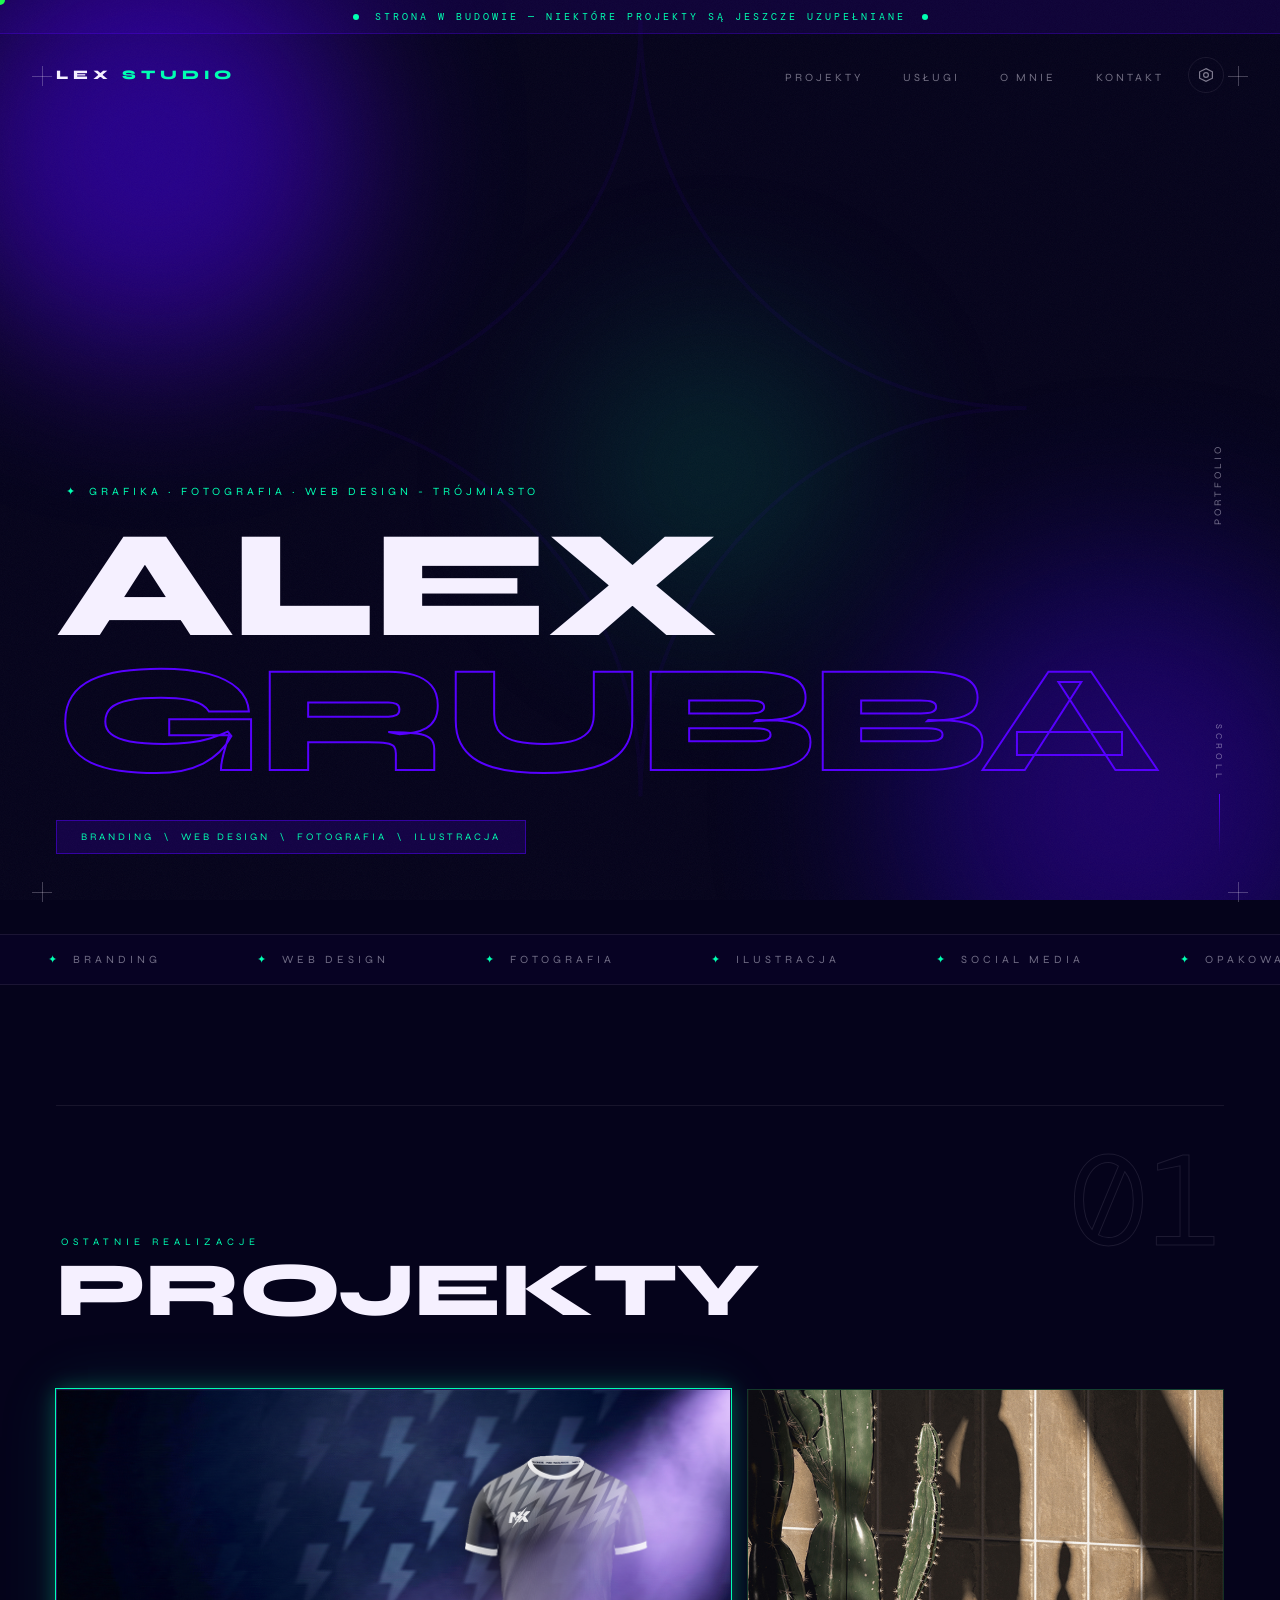
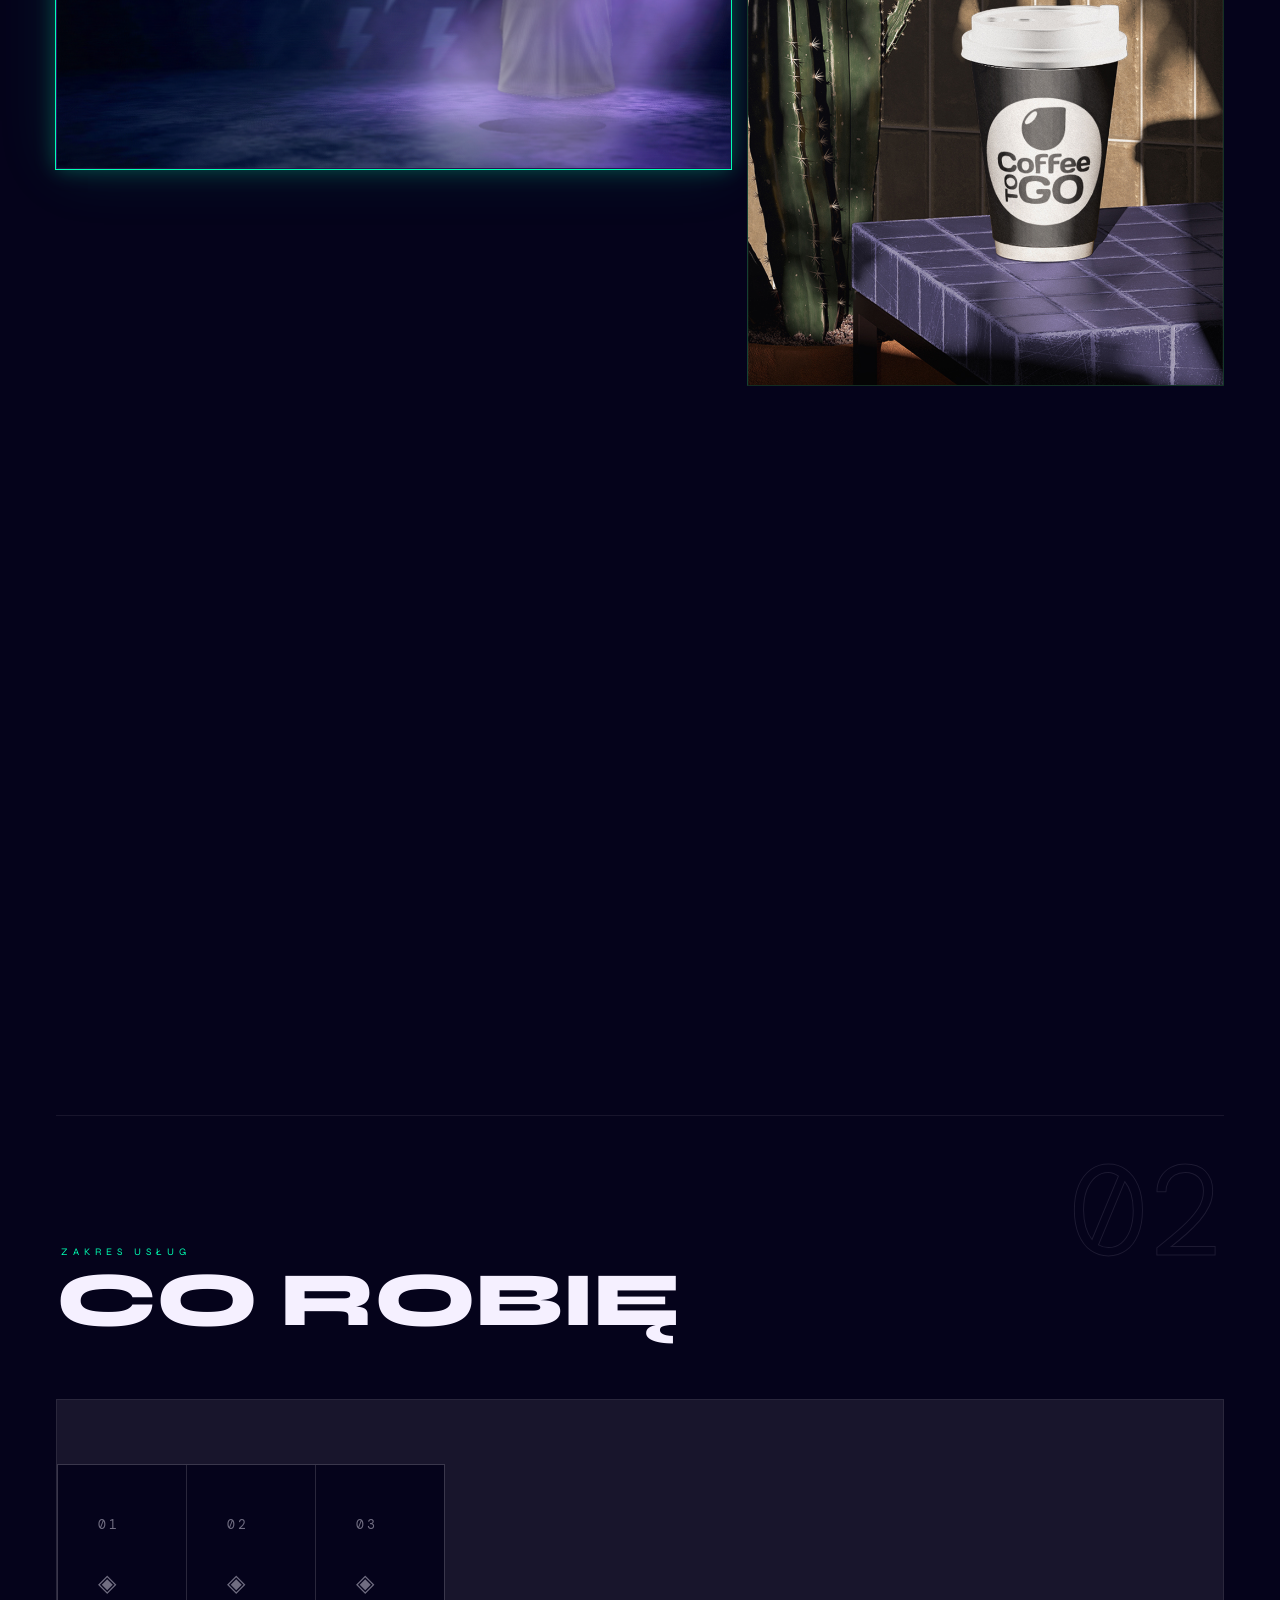
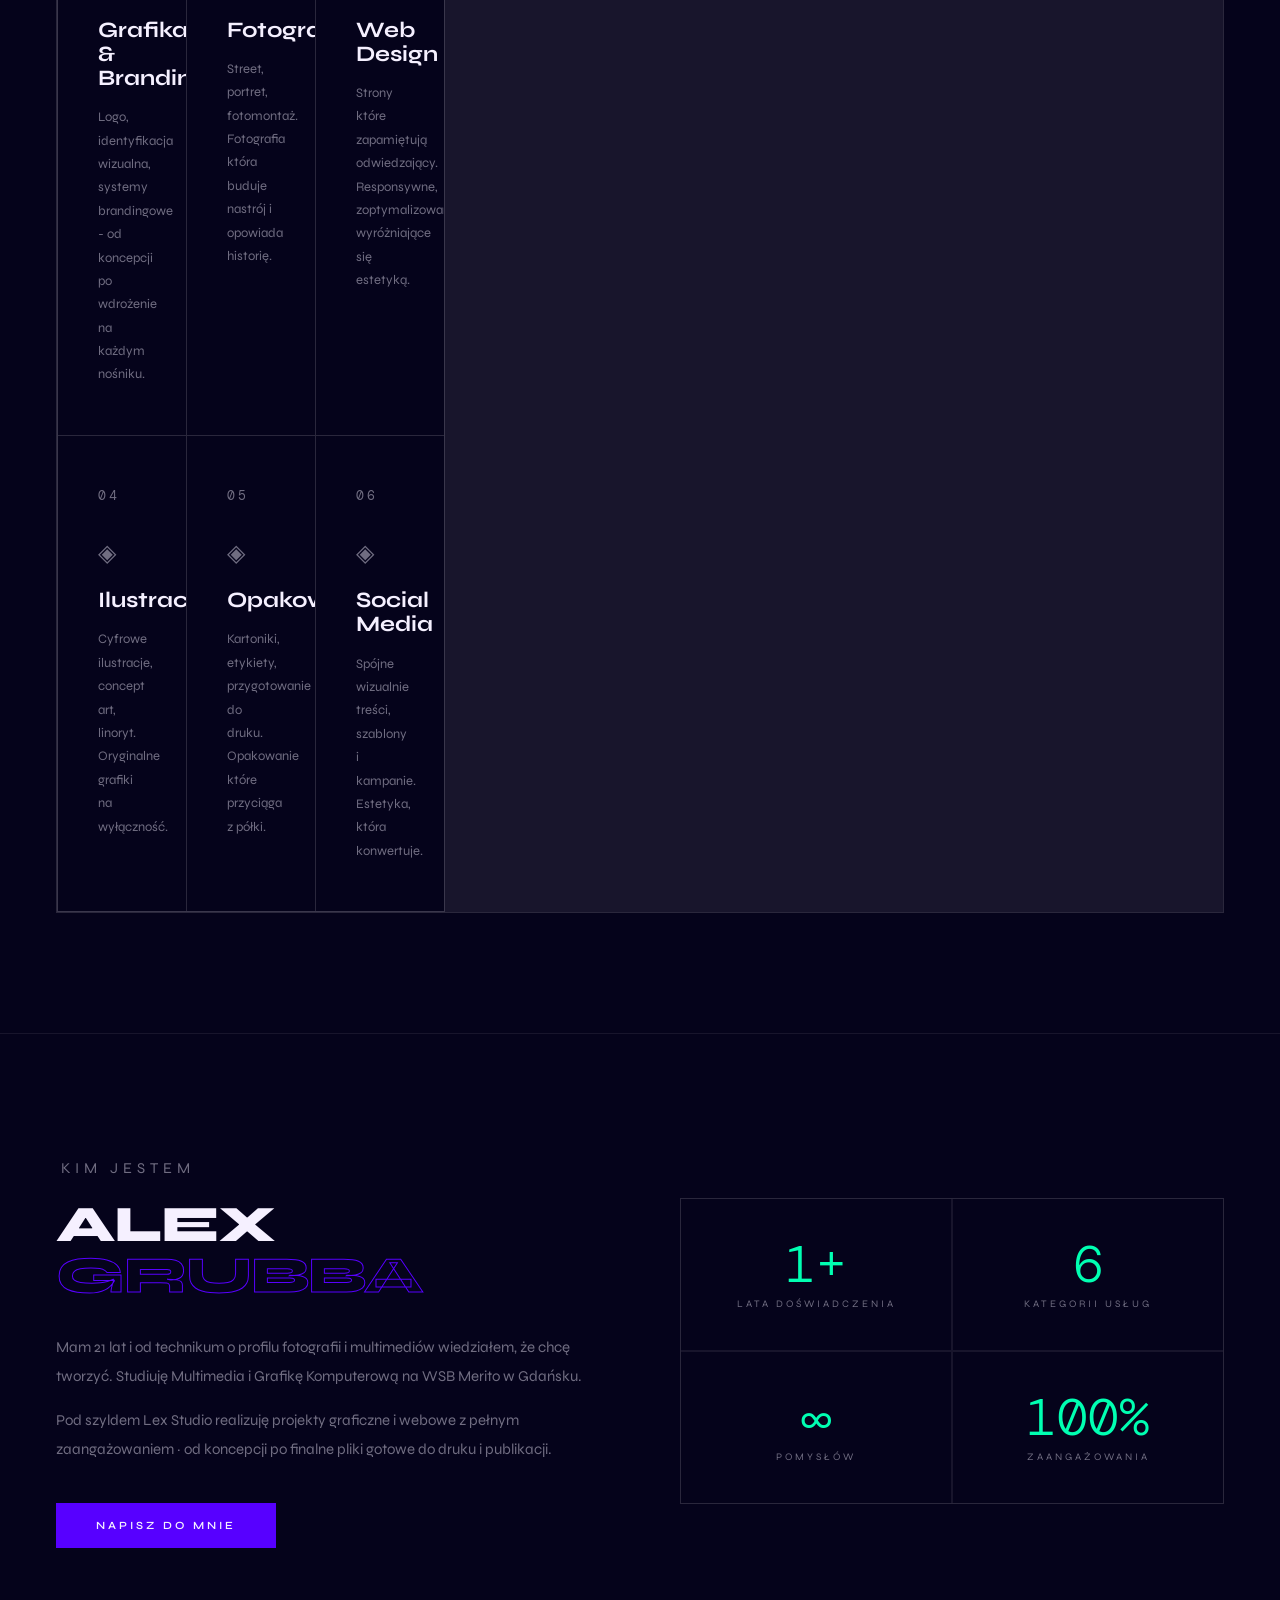
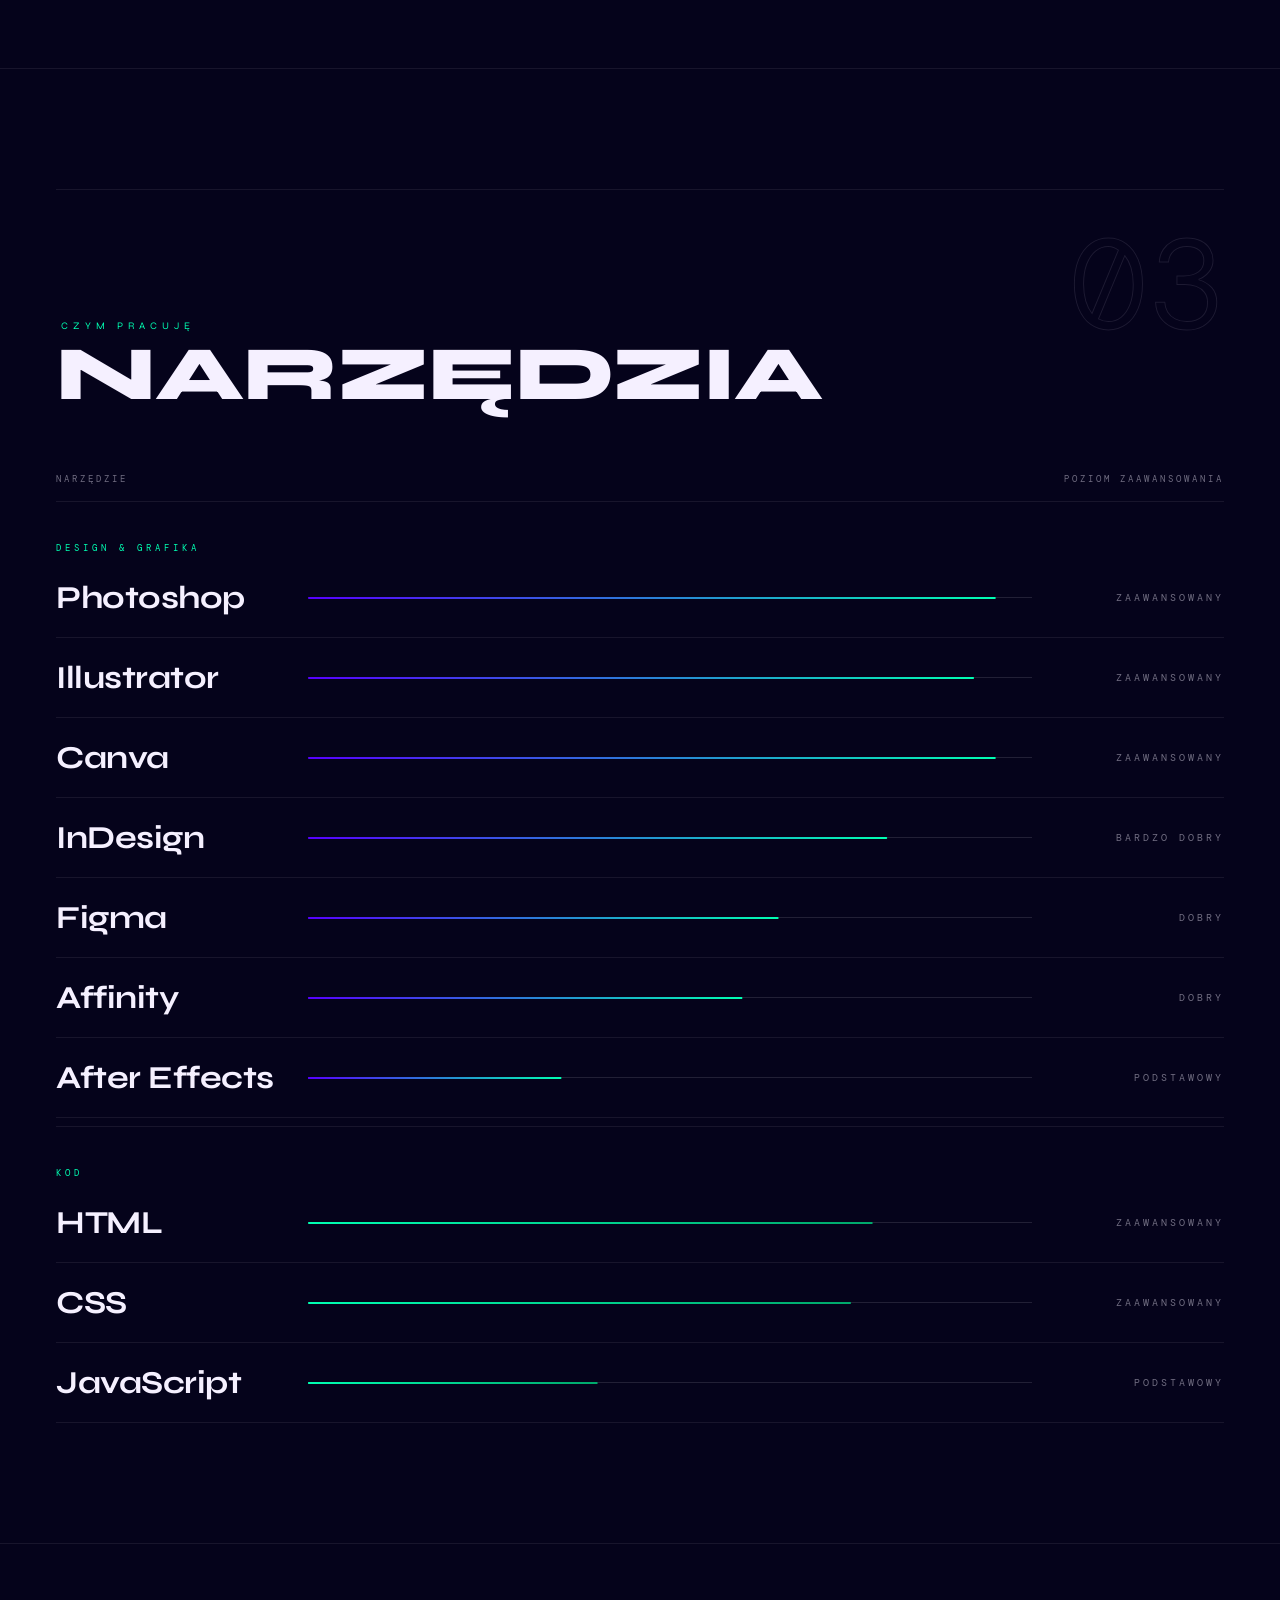
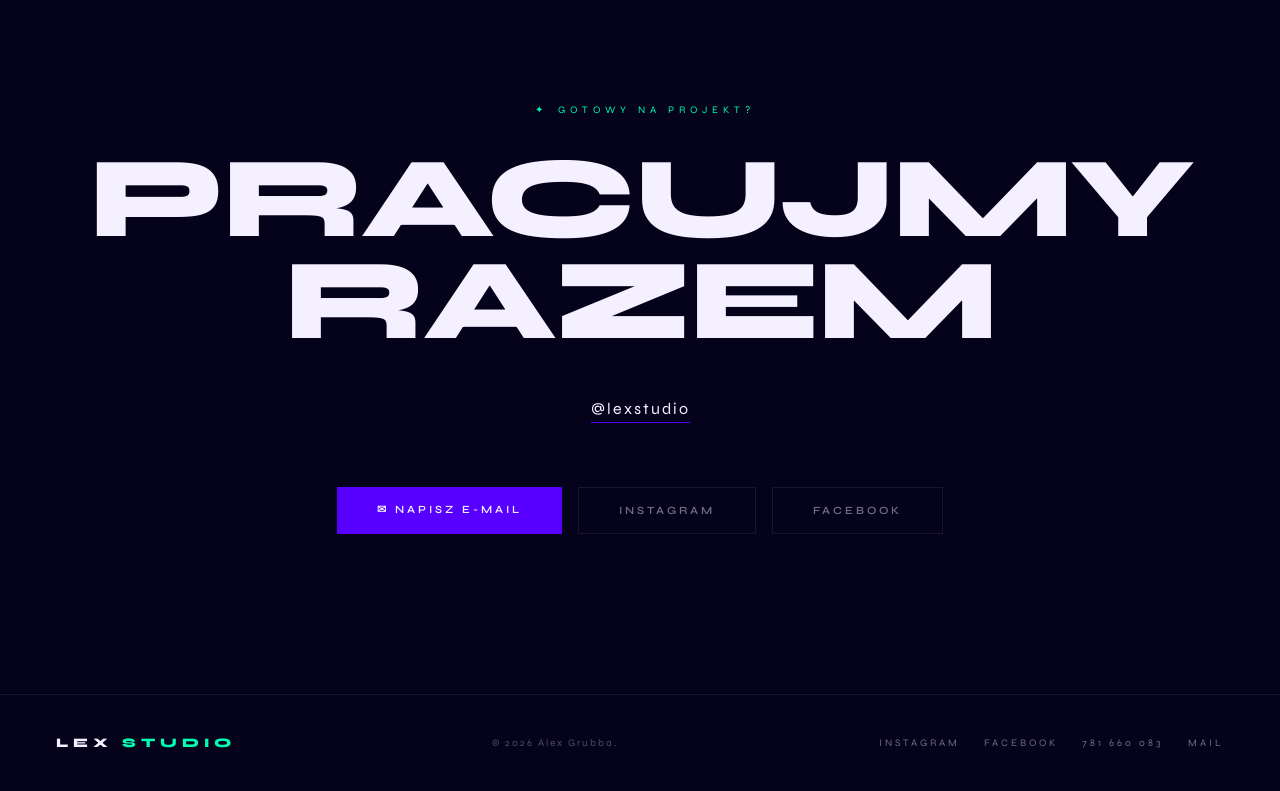
==== commit 31e7296b: "Fix typos and improve text clarity in index.html" ====
--- a/index.html
+++ b/index.html
@@ -140,12 +140,14 @@
     <div class="section-num">02</div>
   </div>
   <div class="uslugi-grid">
-    <div class="usluga reveal"><p class="usluga-num">01</p><div class="usluga-ikona">&#9672;</div><h3>Grafika &amp; Branding</h3><p>Logo, identyfikacja wizualna, systemy brandingowe - od koncepcji po wdrożenie na każdym no&#347;niku.</p><div class="usluga-arrow"><svg viewBox="0 0 12 12" fill="none" stroke-width="1.5" stroke-linecap="round"><path d="M2 10 L10 2 M4 2 h6 v6"/></svg></div></div>
-    <div class="usluga reveal d1"><p class="usluga-num">02</p><div class="usluga-ikona">&#9672;</div><h3>Fotografia</h3><p>Street, portret, fotomontaż. Fotografia która buduje nastrój i opowiada historię.</p><div class="usluga-arrow"><svg viewBox="0 0 12 12" fill="none" stroke-width="1.5" stroke-linecap="round"><path d="M2 10 L10 2 M4 2 h6 v6"/></svg></div></div>
-    <div class="usluga reveal d2"><p class="usluga-num">03</p><div class="usluga-ikona">&#9672;</div><h3>Web Design</h3><p>Strony które zapamiętują odwiedzający. Responsywne, zoptymalizowane, wyróżniające się estetyką.</p><div class="usluga-arrow"><svg viewBox="0 0 12 12" fill="none" stroke-width="1.5" stroke-linecap="round"><path d="M2 10 L10 2 M4 2 h6 v6"/></svg></div></div>
-    <div class="usluga reveal"><p class="usluga-num">04</p><div class="usluga-ikona">&#9672;</div><h3>Ilustracja</h3><p>Cyfrowe ilustracje, concept art, linoryt. Oryginalne grafiki na wyłączno&#347;&#263;.</p><div class="usluga-arrow"><svg viewBox="0 0 12 12" fill="none" stroke-width="1.5" stroke-linecap="round"><path d="M2 10 L10 2 M4 2 h6 v6"/></svg></div></div>
-    <div class="usluga reveal d1"><p class="usluga-num">05</p><div class="usluga-ikona">&#9672;</div><h3>Opakowania</h3><p>Kartoniki, etykiety, przygotowanie do druku. Opakowanie które przyciąga z półki.</p><div class="usluga-arrow"><svg viewBox="0 0 12 12" fill="none" stroke-width="1.5" stroke-linecap="round"><path d="M2 10 L10 2 M4 2 h6 v6"/></svg></div></div>
-    <div class="usluga reveal d2"><p class="usluga-num">06</p><div class="usluga-ikona">&#9672;</div><h3>Social Media</h3><p>Spójne wizualnie tre&#347;ci, szablony i kampanie. Estetyka, która konwertuje.</p><div class="usluga-arrow"><svg viewBox="0 0 12 12" fill="none" stroke-width="3" stroke-linecap="round"><path d="M2 10 L10 2 M4 2 h6 v6"/></svg></div></div>
+    <div class="uslugi-grid">
+    <div class="usluga reveal"><p class="usluga-num">01</p><div class="usluga-ikona">&#9672;</div><h3>Grafika &amp; Branding</h3><p>Logo, identyfikacja wizualna, systemy brandingowe - od koncepcji po wdrożenie na każdym nośniku.</p></div>
+    <div class="usluga reveal d1"><p class="usluga-num">02</p><div class="usluga-ikona">&#9672;</div><h3>Fotografia</h3><p>Street, portret, fotomontaż. Fotografia która buduje nastrój i opowiada historię.</p></div>
+    <div class="usluga reveal d2"><p class="usluga-num">03</p><div class="usluga-ikona">&#9672;</div><h3>Web Design</h3><p>Strony które zapamiętują odwiedzający. Responsywne, zoptymalizowane, wyróżniające się estetyką.</p></div>
+    <div class="usluga reveal"><p class="usluga-num">04</p><div class="usluga-ikona">&#9672;</div><h3>Ilustracja</h3><p>Cyfrowe ilustracje, concept art, linoryt. Oryginalne grafiki na wyłączność.</p></div>
+    <div class="usluga reveal d1"><p class="usluga-num">05</p><div class="usluga-ikona">&#9672;</div><h3>Opakowania</h3><p>Kartoniki, etykiety, przygotowanie do druku. Opakowanie które przyciąga z półki.</p></div>
+    <div class="usluga reveal d2"><p class="usluga-num">06</p><div class="usluga-ikona">&#9672;</div><h3>Social Media</h3><p>Spójne wizualnie treści, szablony i kampanie. Estetyka, która konwertuje.</p></div>
+  </div>
   </div>
 </section>
 
@@ -154,12 +156,12 @@
   <div class="o-mnie-tekst reveal">
     <p class="section-label">Kim jestem</p>
     <h2>ALEX<br><span class="outline">GRUBBA</span></h2>
-    <p>Mam 21 lat i od technikum o profilu fotografii i multimediów wiedziałem, że chcę tworzy&#263;. Studiuję Multimedia i Grafikę Komputerową na WSB Merito w Gda&#324;sku.</p>
+    <p>Mam 21 lat i od technikum o profilu fotografii i multimediów wiedziałem, że chcę tworzyć. Studiuję Multimedia i Grafikę Komputerową na WSB Merito w Gda&#324;sku.</p>
     <p>Pod szyldem Lex Studio realizuję projekty graficzne i webowe z pełnym zaangażowaniem &middot; od koncepcji po finalne pliki gotowe do druku i publikacji.</p>
     <div style="margin-top:40px"><a href="#kontakt" class="btn btn-filled">Napisz do mnie</a></div>
   </div>
   <div class="stats-grid reveal d2">
-    <div class="stat"><div class="stat-num">1+</div><div class="stat-label">Lata do&#347;wiadczenia</div></div>
+    <div class="stat"><div class="stat-num">1+</div><div class="stat-label">Lata doświadczenia</div></div>
     <div class="stat"><div class="stat-num">6</div><div class="stat-label">Kategorii usług</div></div>
     <div class="stat"><div class="stat-num">&infin;</div><div class="stat-label">Pomysłów</div></div>
     <div class="stat"><div class="stat-num">100%</div><div class="stat-label">Zaangażowania</div></div>
